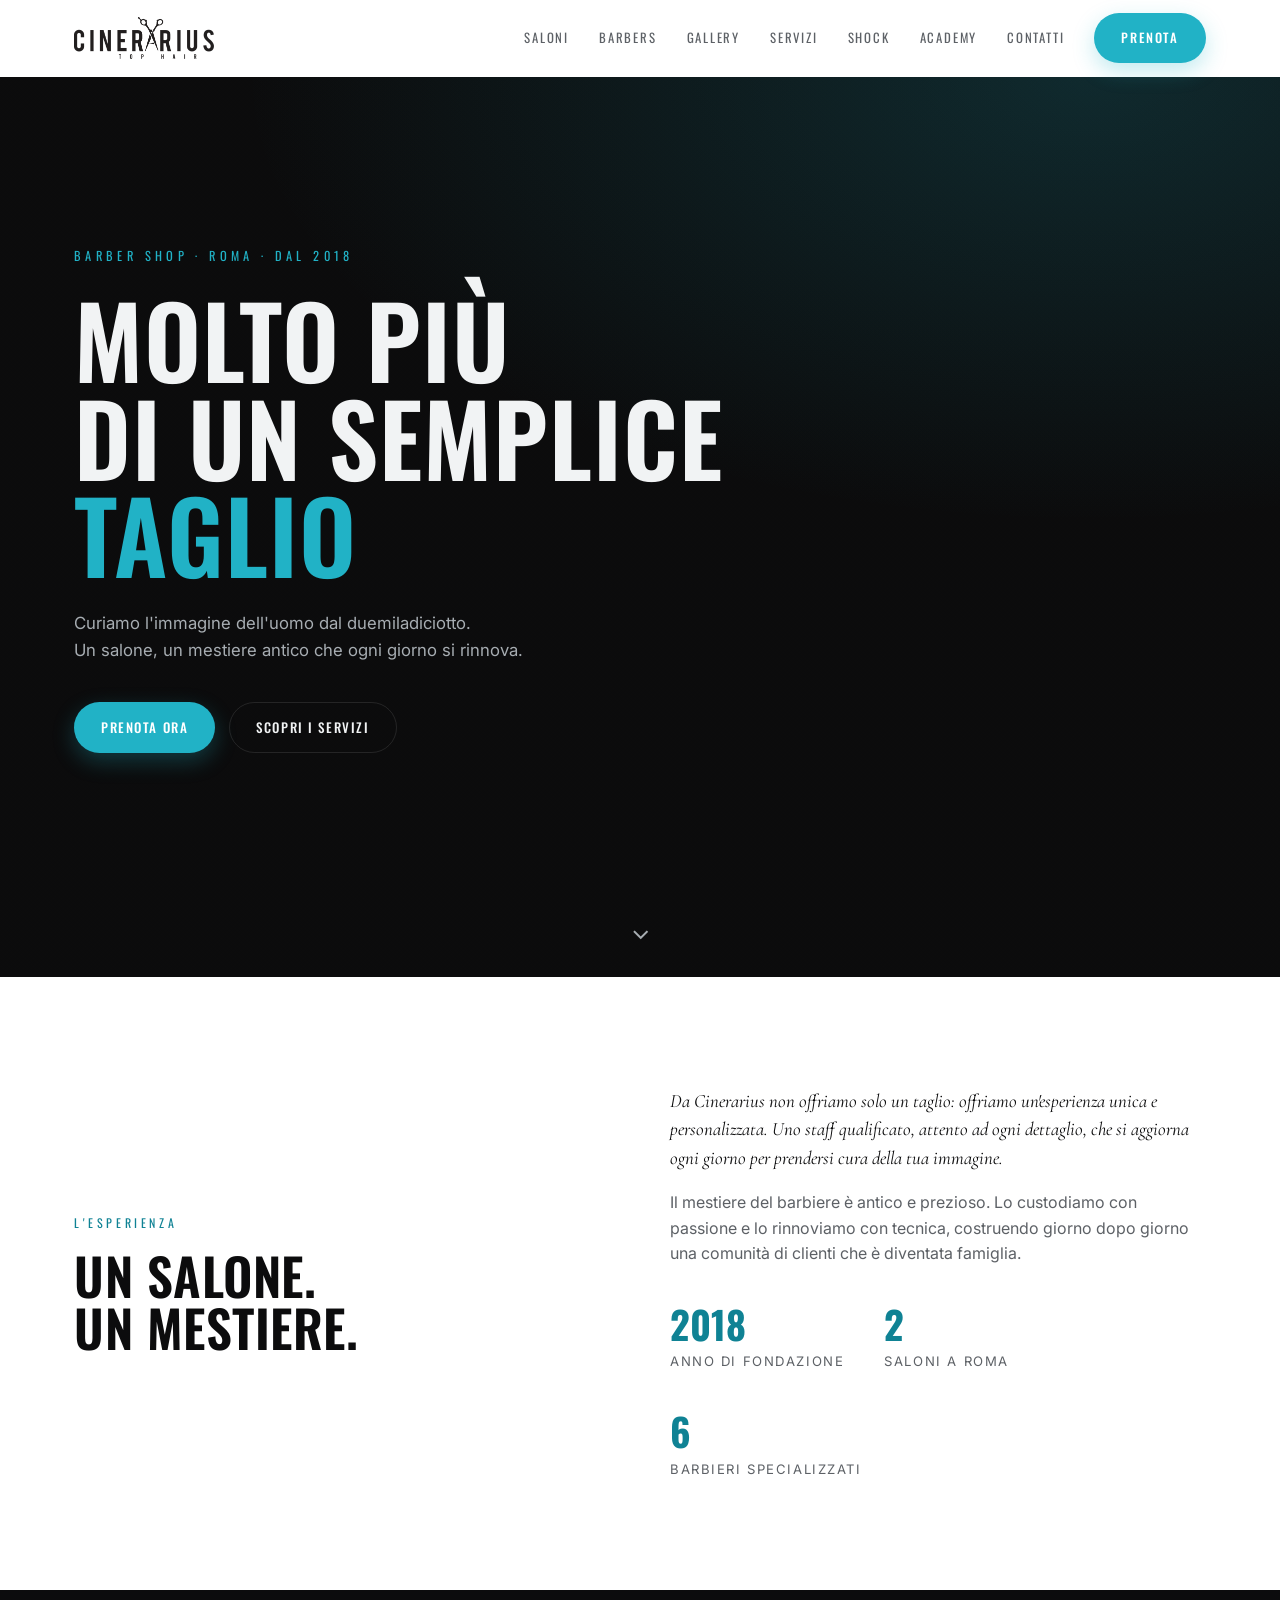
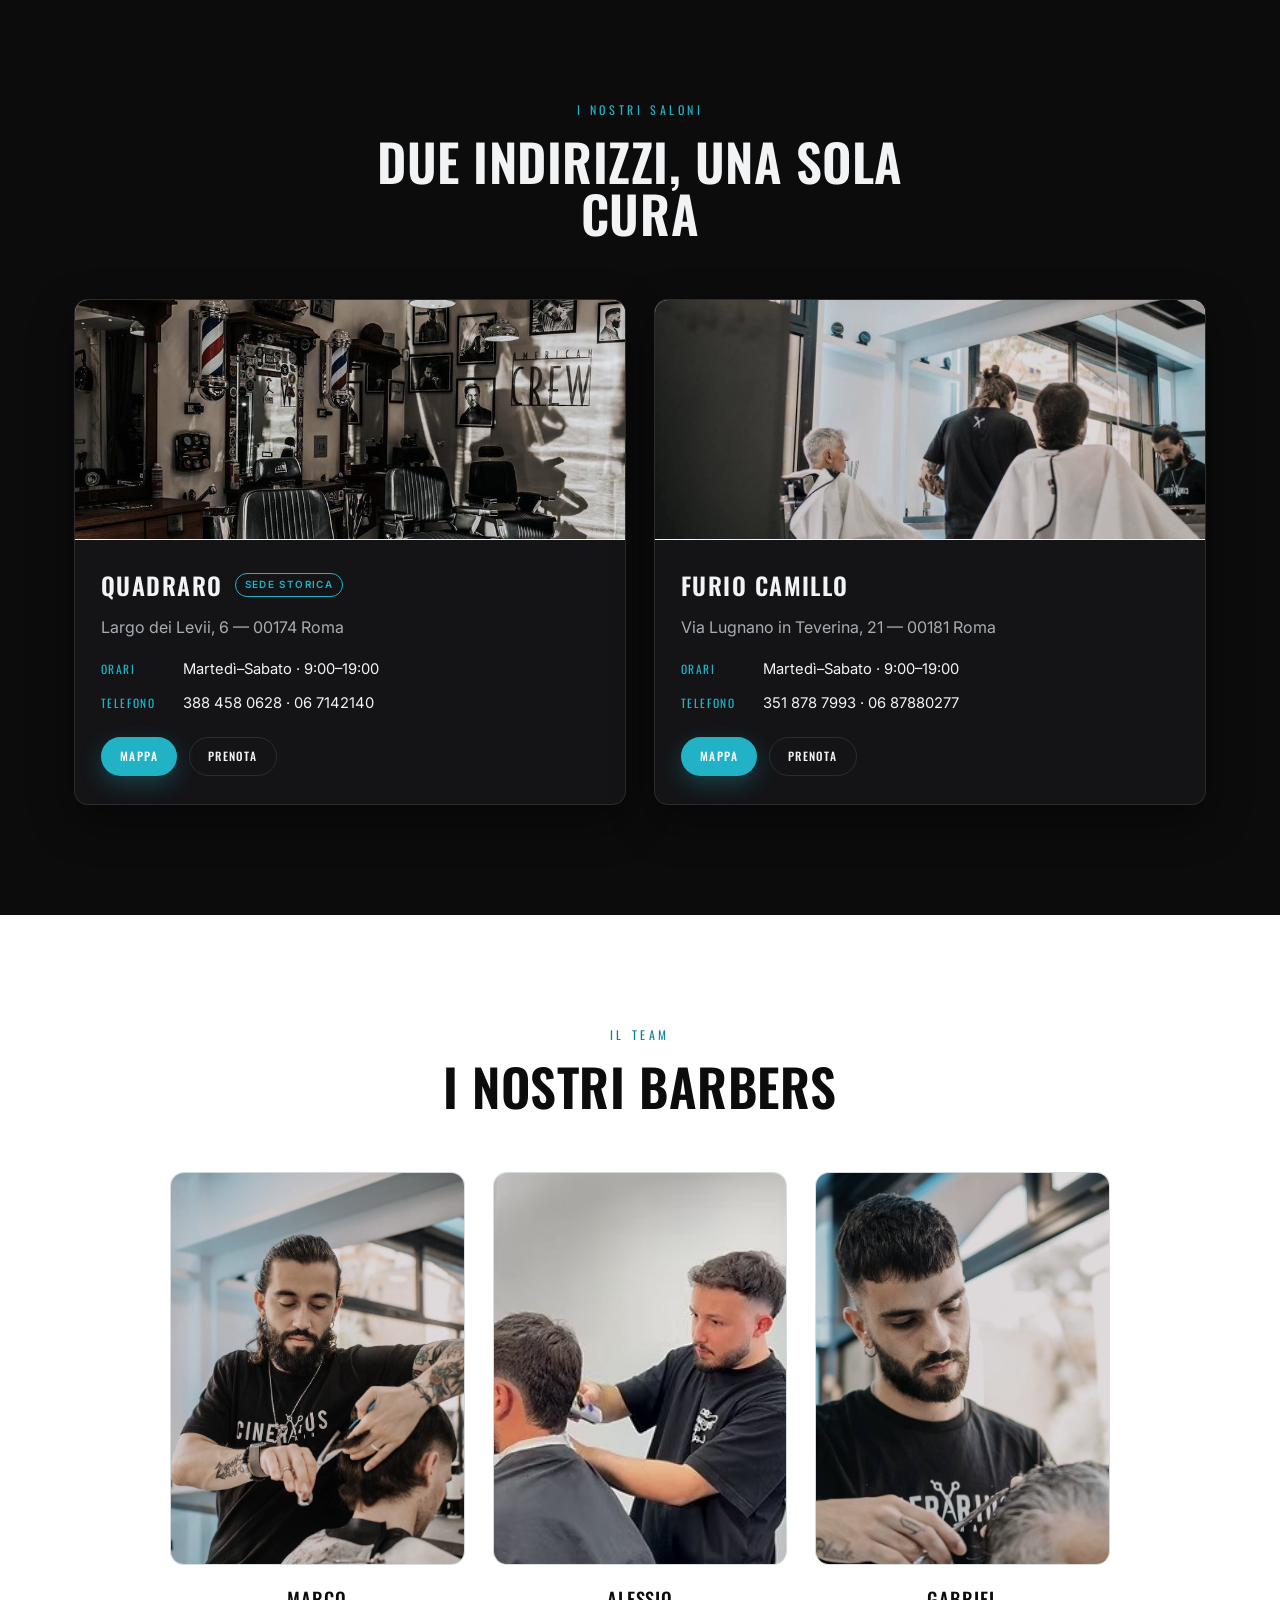
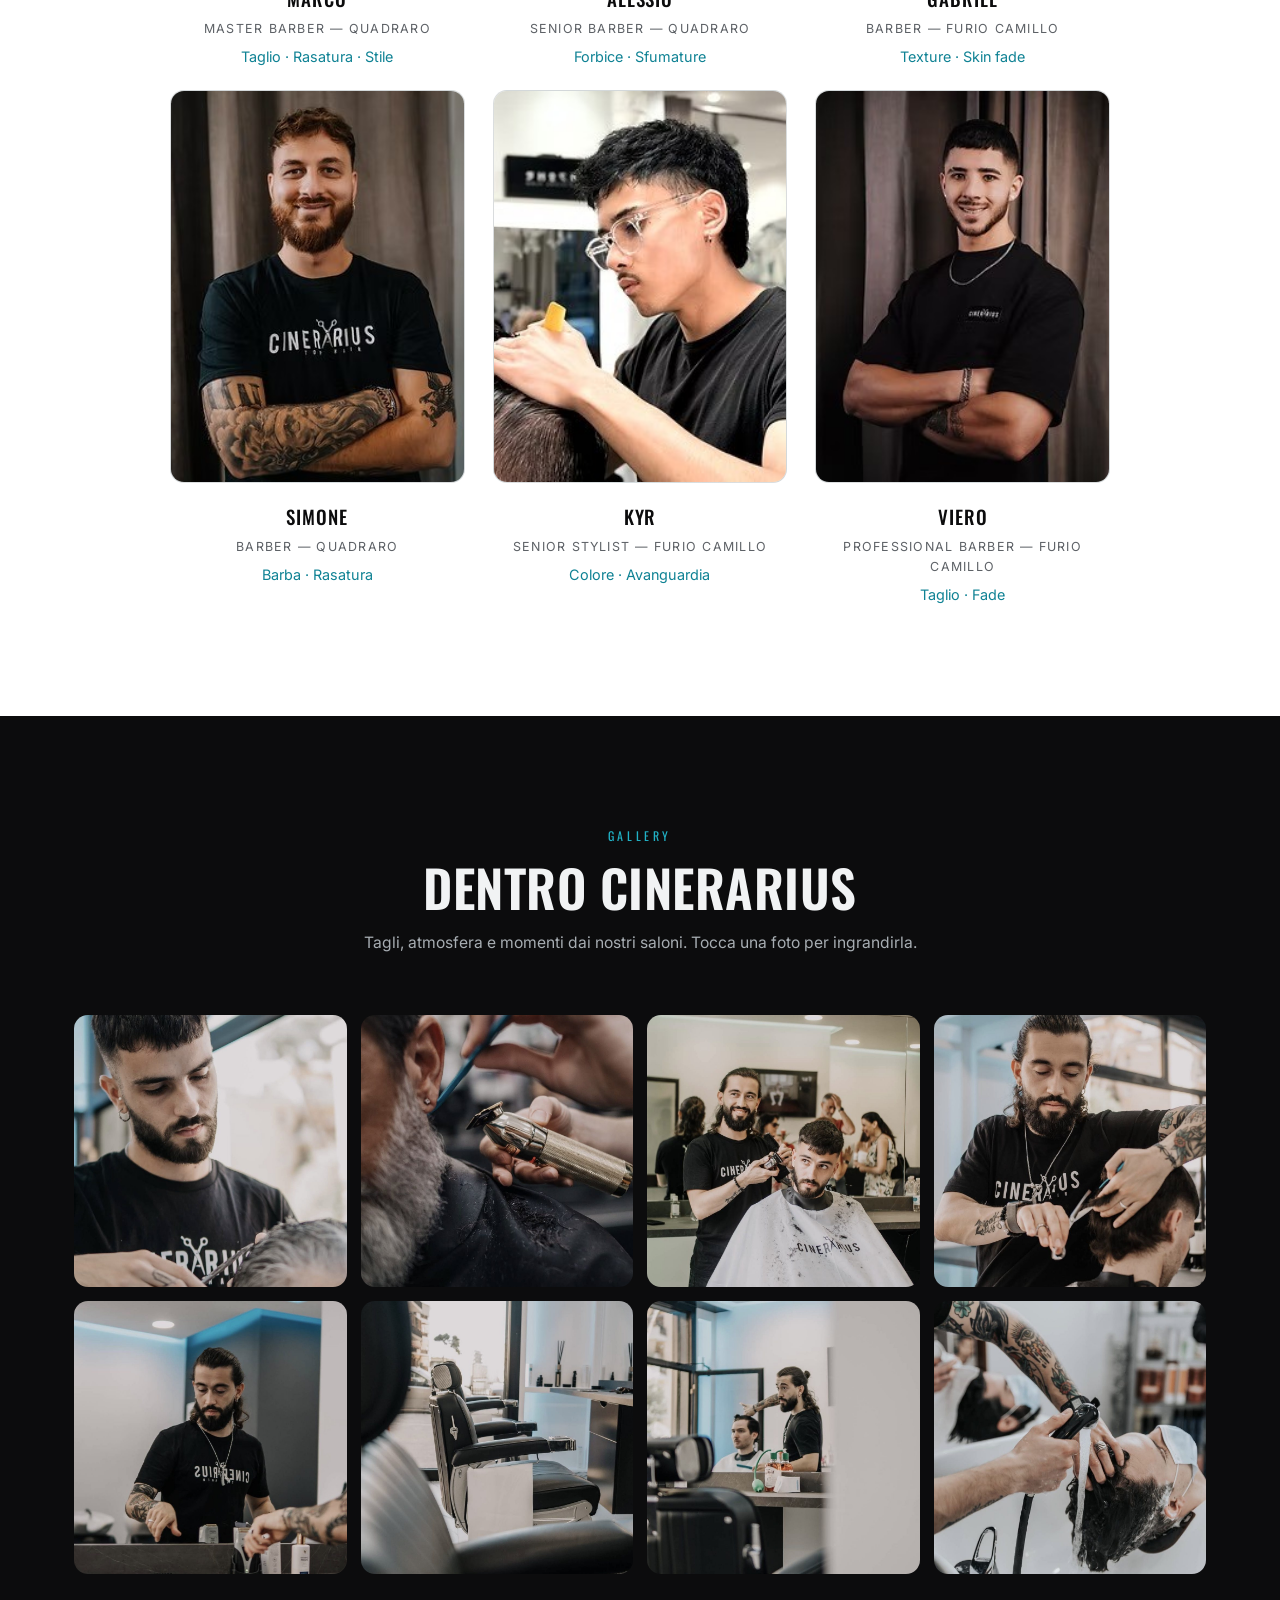
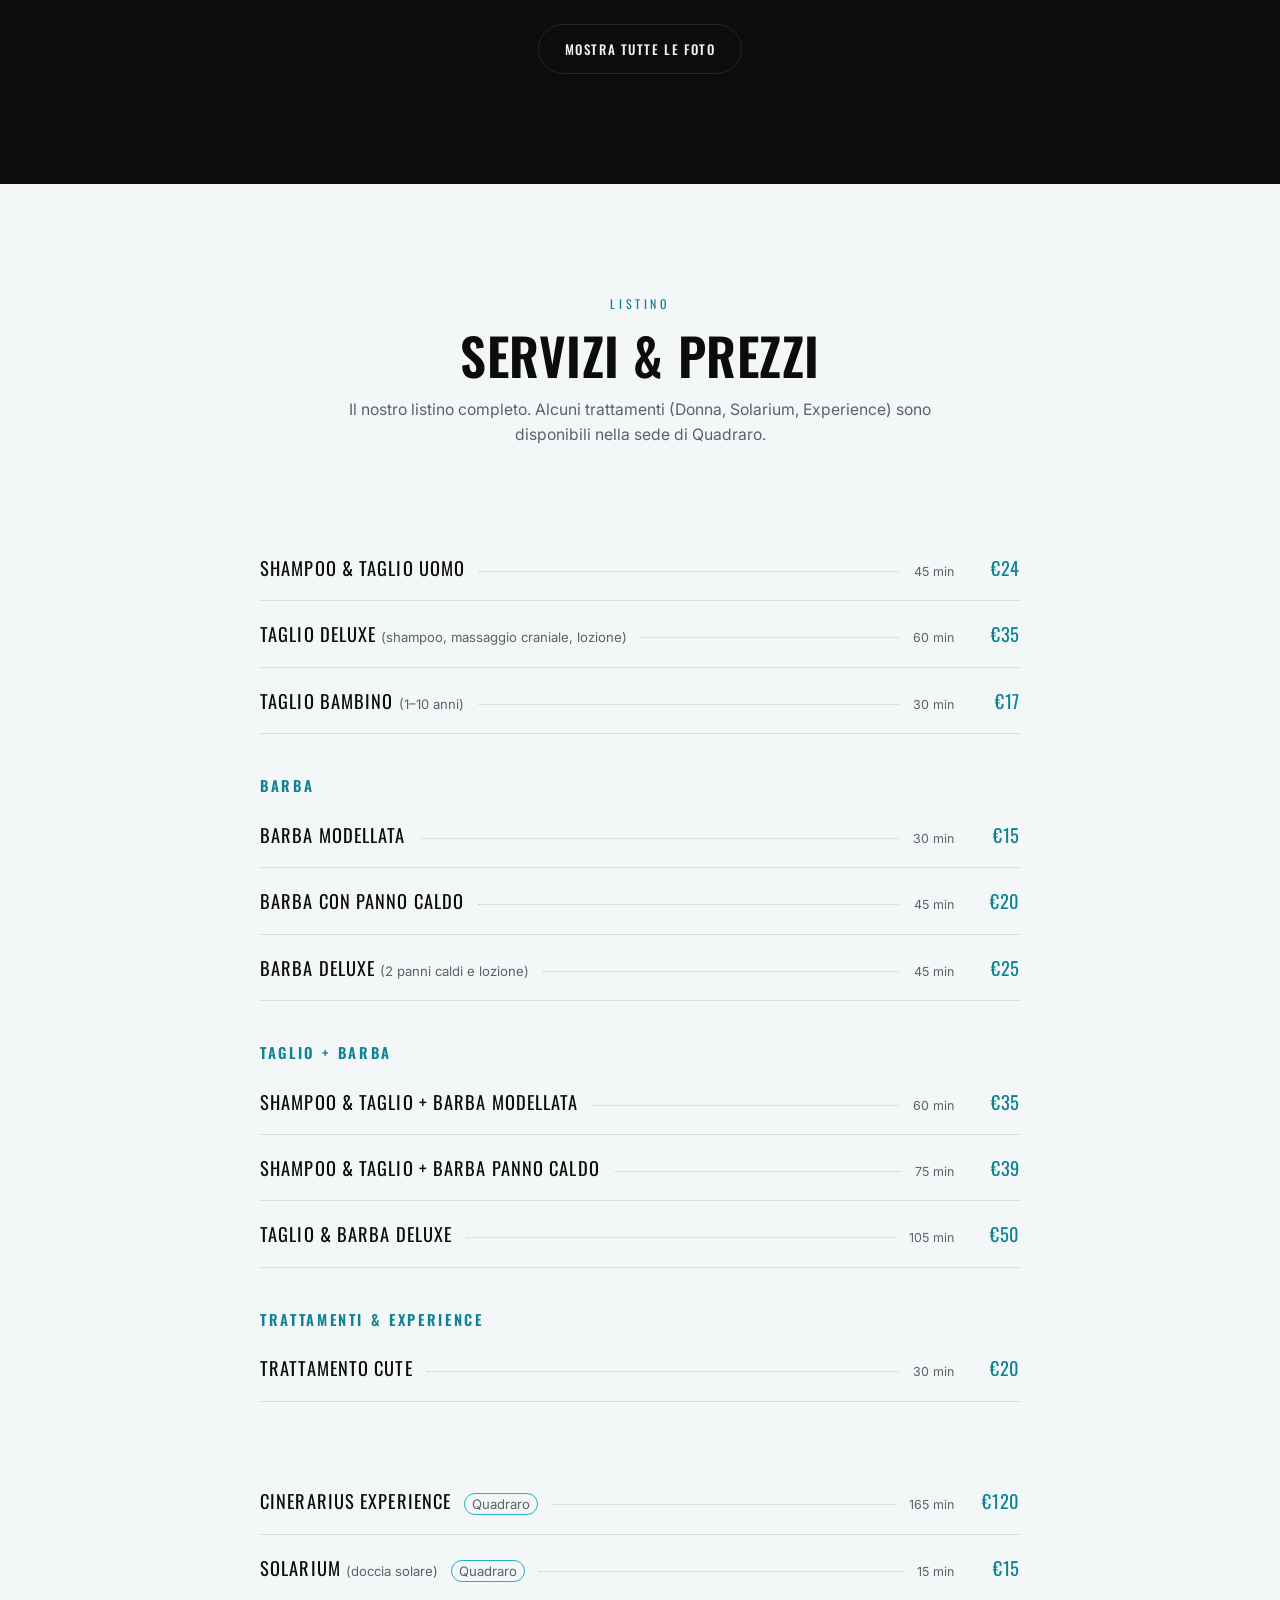
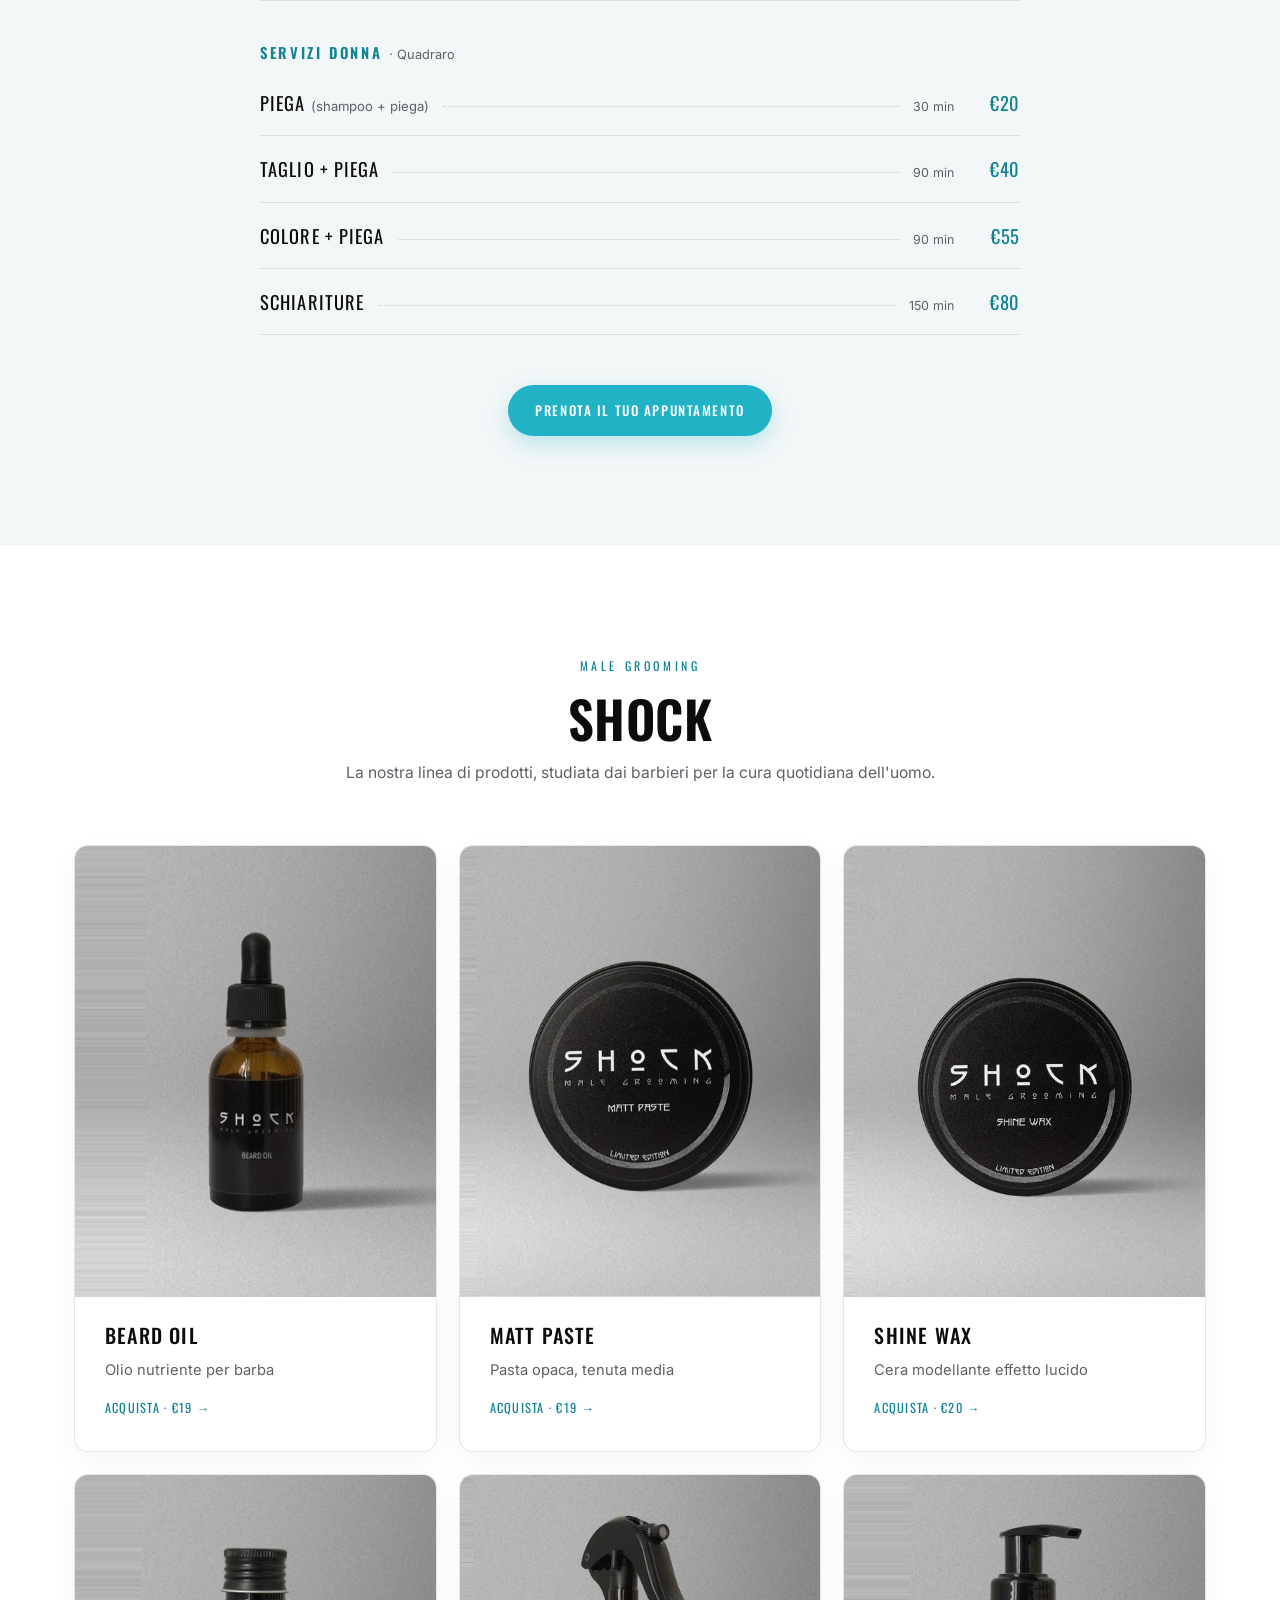
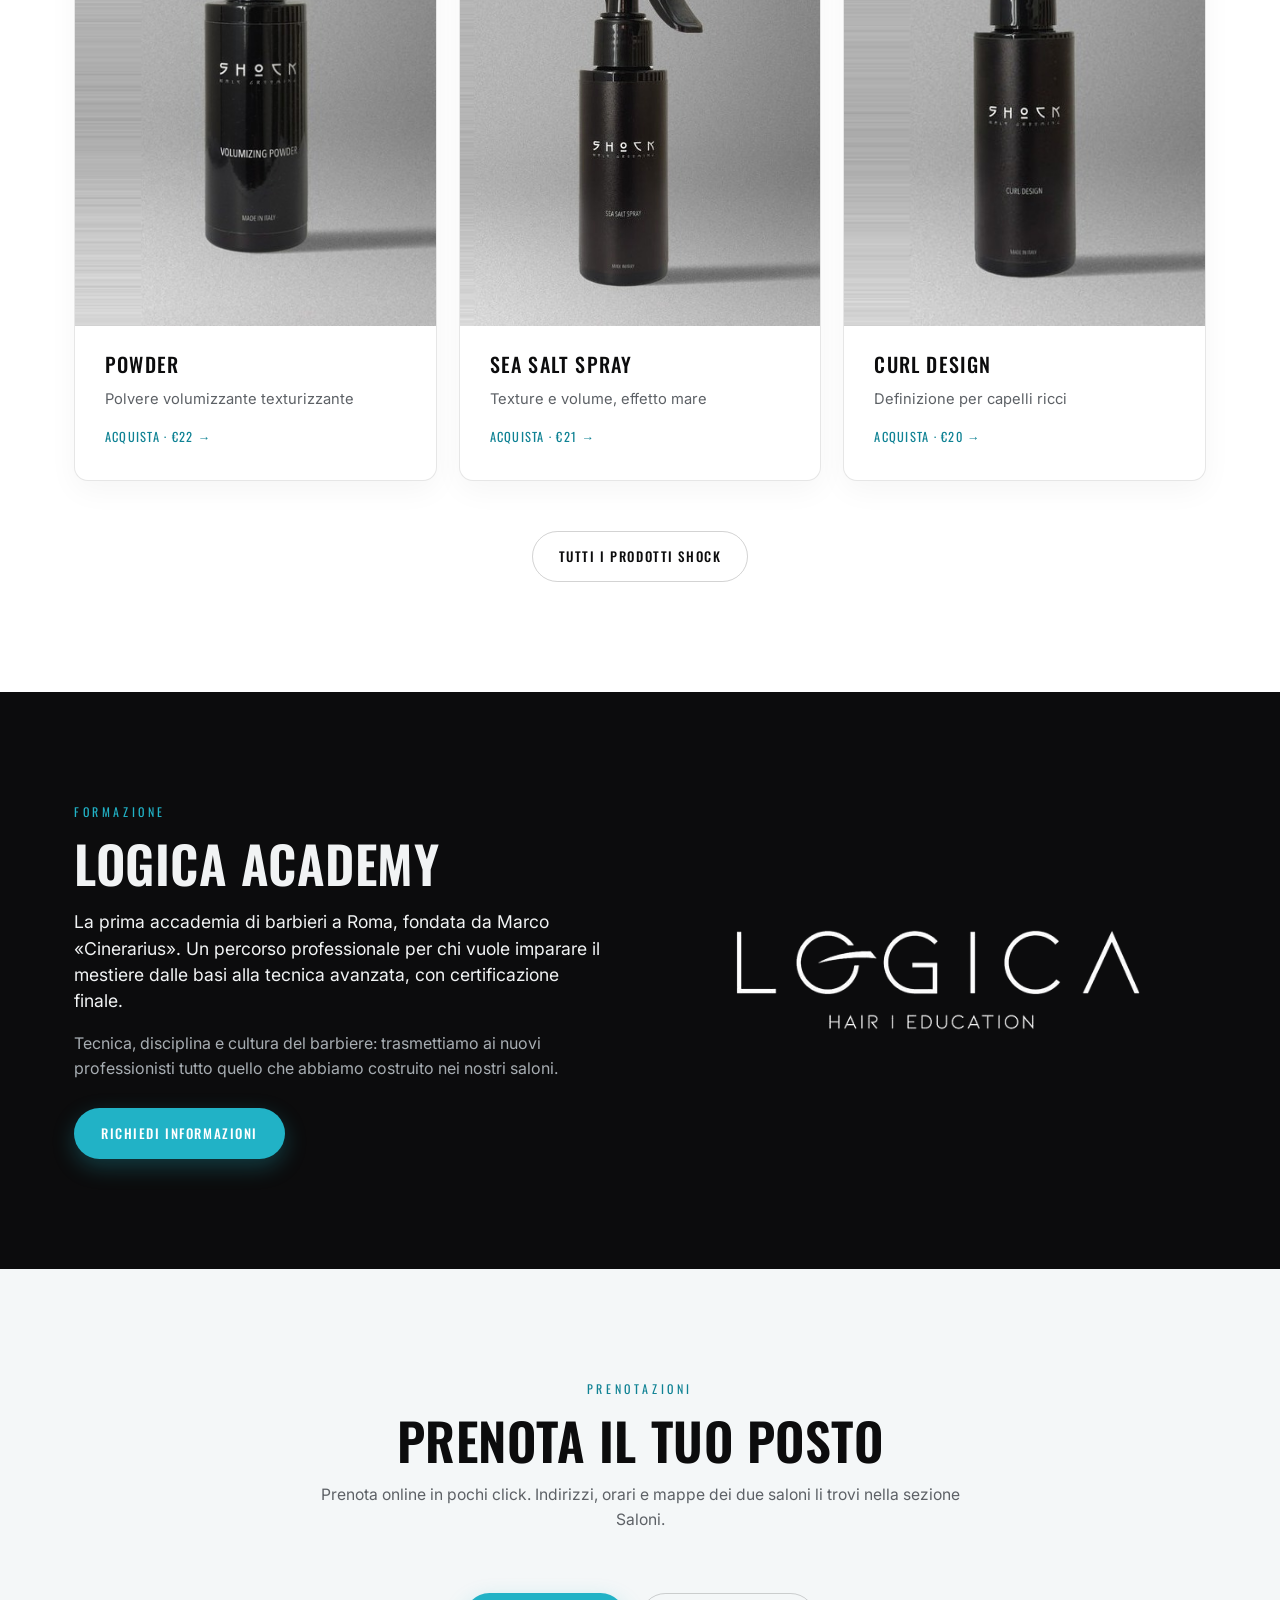
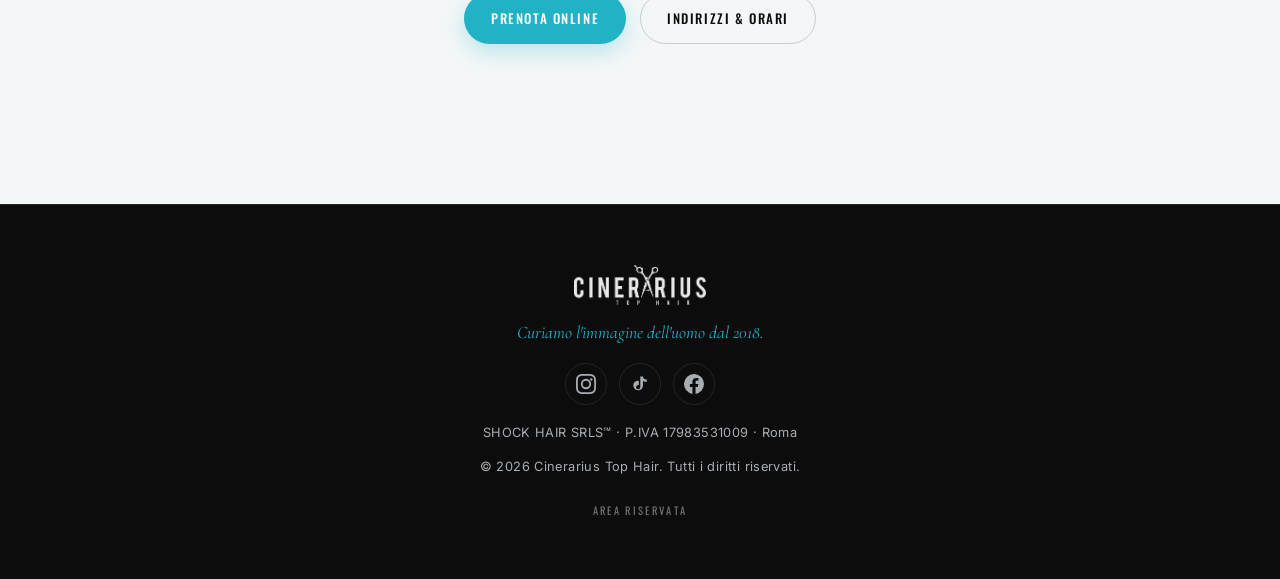
==== index.html @ 089c998b "Pannello: gestione contenuti (barbieri, listino, gallery) + AI + Area riservata Sito: - content/*.js" ====
<!DOCTYPE html>
<html lang="it">
<head>
  <meta charset="UTF-8" />
  <meta name="viewport" content="width=device-width, initial-scale=1.0" />
  <title>Barbiere a Roma | Cinerarius Top Hair — Quadraro e Furio Camillo</title>
  <meta name="description" content="Cinerarius Top Hair, barbiere a Roma con due saloni: Quadraro e Furio Camillo. Taglio uomo, barba, rasatura tradizionale e trattamenti. Prenota online. Aperti Martedì–Sabato 9:00–19:00." />
  <meta name="keywords" content="barbiere Roma, barber shop Roma, barbiere Quadraro, barbiere Furio Camillo, taglio uomo Roma, barba Roma, rasatura tradizionale Roma, parrucchiere uomo Roma, Cinerarius Top Hair" />
  <meta name="author" content="Cinerarius Top Hair" />
  <meta name="robots" content="index, follow, max-image-preview:large, max-snippet:-1" />
  <meta name="theme-color" content="#ffffff" />
  <link rel="canonical" href="https://cinerariustophairroma.com/" />

  <!-- Geo / Local SEO -->
  <meta name="geo.region" content="IT-RM" />
  <meta name="geo.placename" content="Roma" />

  <!-- Open Graph -->
  <meta property="og:site_name" content="Cinerarius Top Hair" />
  <meta property="og:title" content="Barbiere a Roma | Cinerarius Top Hair" />
  <meta property="og:description" content="Barbiere a Roma con due saloni (Quadraro e Furio Camillo). Taglio, barba e trattamenti. Prenota online. Aperti Mar–Sab 9:00–19:00." />
  <meta property="og:type" content="website" />
  <meta property="og:locale" content="it_IT" />
  <meta property="og:url" content="https://cinerariustophairroma.com/" />
  <meta property="og:image" content="https://cinerariustophairroma.com/assets/og-image.jpg" />
  <meta property="og:image:width" content="1200" />
  <meta property="og:image:height" content="630" />
  <meta property="og:image:alt" content="Cinerarius Top Hair — Barbiere a Roma" />
  <meta name="twitter:card" content="summary_large_image" />
  <meta name="twitter:title" content="Barbiere a Roma | Cinerarius Top Hair" />
  <meta name="twitter:description" content="Barbiere a Roma — Quadraro e Furio Camillo. Taglio, barba e trattamenti. Prenota online." />
  <meta name="twitter:image" content="https://cinerariustophairroma.com/assets/og-image.jpg" />

  <!-- Favicon & app icons (scissors mark) -->
  <link rel="icon" type="image/png" sizes="32x32" href="assets/icon-32.png" />
  <link rel="icon" type="image/png" sizes="16x16" href="assets/icon-16.png" />
  <link rel="icon" type="image/png" sizes="512x512" href="assets/icon-512.png" />
  <link rel="apple-touch-icon" href="assets/icon-180.png" />
  <link rel="manifest" href="site.webmanifest" />

  <!-- Fonts -->
  <link rel="preconnect" href="https://fonts.googleapis.com" />
  <link rel="preconnect" href="https://fonts.gstatic.com" crossorigin />
  <link href="https://fonts.googleapis.com/css2?family=Oswald:wght@300;400;500;600;700&family=Inter:wght@300;400;500;600&family=Cormorant+Garamond:ital,wght@0,500;0,600;1,500&display=swap" rel="stylesheet" />

  <link rel="stylesheet" href="styles.css?v=24" />

  <!-- Preload immagine hero (migliora LCP / velocità percepita) -->
  <link rel="preload" as="image" href="foto/image00018.jpeg" fetchpriority="high" />

  <!-- Structured data: local business (two salons) -->
  <script type="application/ld+json">
  {
    "@context": "https://schema.org",
    "@graph": [
      {
        "@type": "HairSalon",
        "@id": "https://cinerariustophairroma.com/#quadraro",
        "name": "Cinerarius Top Hair — Quadraro",
        "image": "https://cinerariustophairroma.com/assets/saloni/quadraro.jpg",
        "logo": "https://cinerariustophairroma.com/assets/icon-512.png",
        "url": "https://cinerariustophairroma.com/",
        "telephone": "+39 388 458 0628",
        "priceRange": "€€",
        "currenciesAccepted": "EUR",
        "address": {
          "@type": "PostalAddress",
          "streetAddress": "Largo dei Levii, 6",
          "addressLocality": "Roma",
          "postalCode": "00174",
          "addressRegion": "RM",
          "addressCountry": "IT"
        },
        "geo": { "@type": "GeoCoordinates", "latitude": 41.8665, "longitude": 12.5635 },
        "hasMap": "https://share.google/QVbrLNVBTgwxHeiOc",
        "openingHoursSpecification": [{
          "@type": "OpeningHoursSpecification",
          "dayOfWeek": ["Tuesday","Wednesday","Thursday","Friday","Saturday"],
          "opens": "09:00",
          "closes": "19:00"
        }],
        "sameAs": [
          "https://www.instagram.com/cinerarius_top_hair/",
          "https://www.tiktok.com/@cinerarius_top_hair",
          "https://www.facebook.com/cinerariustophair/"
        ]
      },
      {
        "@type": "HairSalon",
        "@id": "https://cinerariustophairroma.com/#furiocamillo",
        "name": "Cinerarius Top Hair — Furio Camillo",
        "image": "https://cinerariustophairroma.com/assets/saloni/furio-camillo.jpg",
        "logo": "https://cinerariustophairroma.com/assets/icon-512.png",
        "url": "https://cinerariustophairroma.com/",
        "telephone": "+39 351 878 7993",
        "priceRange": "€€",
        "currenciesAccepted": "EUR",
        "address": {
          "@type": "PostalAddress",
          "streetAddress": "Via Lugnano in Teverina, 21",
          "addressLocality": "Roma",
          "postalCode": "00181",
          "addressRegion": "RM",
          "addressCountry": "IT"
        },
        "geo": { "@type": "GeoCoordinates", "latitude": 41.8585, "longitude": 12.5235 },
        "hasMap": "https://share.google/aZ6uyiheXcyQbakxP",
        "openingHoursSpecification": [{
          "@type": "OpeningHoursSpecification",
          "dayOfWeek": ["Tuesday","Wednesday","Thursday","Friday","Saturday"],
          "opens": "09:00",
          "closes": "19:00"
        }],
        "sameAs": [
          "https://www.instagram.com/cinerarius_top_hair/",
          "https://www.tiktok.com/@cinerarius_top_hair",
          "https://www.facebook.com/cinerariustophair/"
        ]
      }
    ]
  }
  </script>

  <!-- Structured data: FAQ -->
  <script type="application/ld+json">
  {
    "@context": "https://schema.org",
    "@type": "FAQPage",
    "mainEntity": [
      {
        "@type": "Question",
        "name": "Dove si trova il barbiere Cinerarius Top Hair a Roma?",
        "acceptedAnswer": {
          "@type": "Answer",
          "text": "Cinerarius Top Hair ha due saloni a Roma: in Largo dei Levii 6 (zona Quadraro) e in Via Lugnano in Teverina 21 (zona Furio Camillo)."
        }
      },
      {
        "@type": "Question",
        "name": "Quali sono gli orari di apertura?",
        "acceptedAnswer": {
          "@type": "Answer",
          "text": "Entrambi i saloni sono aperti dal martedì al sabato, dalle 9:00 alle 19:00."
        }
      },
      {
        "@type": "Question",
        "name": "Come posso prenotare un appuntamento?",
        "acceptedAnswer": {
          "@type": "Answer",
          "text": "Puoi prenotare online in pochi click dal sito, tramite l'app, oppure chiamando il salone: 388 458 0628 (Quadraro) o 351 878 7993 (Furio Camillo)."
        }
      },
      {
        "@type": "Question",
        "name": "Quali servizi offre Cinerarius Top Hair?",
        "acceptedAnswer": {
          "@type": "Answer",
          "text": "Offriamo taglio uomo, cura e modellatura della barba, rasatura tradizionale e trattamenti dedicati all'immagine dell'uomo, con uno staff qualificato e in costante aggiornamento."
        }
      },
      {
        "@type": "Question",
        "name": "Cinerarius vende prodotti per la cura dell'uomo?",
        "acceptedAnswer": {
          "@type": "Answer",
          "text": "Sì, proponiamo la linea SHOCK Male Grooming: olio da barba, paste e cere modellanti, polvere volumizzante, sea salt spray e altri prodotti studiati dai barbieri."
        }
      },
      {
        "@type": "Question",
        "name": "Esiste un'accademia per diventare barbiere?",
        "acceptedAnswer": {
          "@type": "Answer",
          "text": "Sì, Logica Academy è la nostra accademia di formazione per barbieri a Roma: un percorso professionale dalle basi alla tecnica avanzata, con certificazione finale."
        }
      }
    ]
  }
  </script>
</head>
<body>

  <!-- ====================== HEADER ====================== -->
  <header class="site-header" id="top">
    <div class="container header-inner">
      <a href="#top" class="brand" aria-label="Cinerarius Top Hair — home">
        <img src="assets/logo-black.png" alt="Cinerarius Top Hair" class="brand-logo" />
      </a>

      <nav class="main-nav" id="mainNav" aria-label="Navigazione principale">
        <a href="#saloni">Saloni</a>
        <a href="#barbers">Barbers</a>
        <a href="#gallery">Gallery</a>
        <a href="#servizi">Servizi</a>
        <a href="#shock">SHOCK</a>
        <a href="#academy">Academy</a>
        <a href="#contatti">Contatti</a>
        <a href="https://www.wegest.it/app4/?id_punto=2786&amp;tag=&amp;onesignal_push_id=&amp;platform=&amp;v=1.0.0" target="_blank" rel="noopener" class="btn btn-sea nav-cta">Prenota</a>
      </nav>

      <button class="nav-toggle" id="navToggle" aria-label="Apri menu" aria-expanded="false">
        <span></span><span></span><span></span>
      </button>
    </div>
  </header>

  <!-- ====================== HERO ====================== -->
  <section class="hero">
    <div class="hero-slides" aria-hidden="true">
      <div class="hero-slide" style="background-image:url('foto/image00018.jpeg')"></div>
      <div class="hero-slide" style="background-image:url('foto/image00003.jpeg')"></div>
      <div class="hero-slide" style="background-image:url('foto/image00015.jpeg')"></div>
    </div>
    <div class="hero-bg" aria-hidden="true"></div>
    <div class="container hero-inner">
      <p class="eyebrow reveal">Barber Shop · Roma · dal 2018</p>
      <h1 class="hero-title reveal">
        Molto più<br />di un semplice<br /><span class="accent">taglio</span>
      </h1>
      <p class="hero-sub reveal">Curiamo l'immagine dell'uomo dal duemiladiciotto.<br />Un salone, un mestiere antico che ogni giorno si rinnova.</p>
      <div class="hero-actions reveal">
        <a href="https://www.wegest.it/app4/?id_punto=2786&amp;tag=&amp;onesignal_push_id=&amp;platform=&amp;v=1.0.0" target="_blank" rel="noopener" class="btn btn-sea">Prenota ora</a>
        <a href="#servizi" class="btn btn-ghost">Scopri i servizi</a>
      </div>
      <div class="hero-meta reveal">
        <span>★★★★★</span>
        <span>2 saloni a Roma</span>
        <span>Quadraro &amp; Furio Camillo</span>
      </div>
    </div>
    <a href="#experience" class="scroll-cue" aria-label="Scorri">⌄</a>
  </section>

  <!-- ====================== EXPERIENCE / STORY ====================== -->
  <section class="section" id="experience">
    <div class="container grid-2">
      <div class="reveal">
        <p class="kicker">L'esperienza</p>
        <h2 class="section-title">Un salone.<br />Un mestiere.</h2>
      </div>
      <div class="reveal">
        <p class="lead">Da Cinerarius non offriamo solo un taglio: offriamo un'esperienza unica e personalizzata. Uno staff qualificato, attento ad ogni dettaglio, che si aggiorna ogni giorno per prendersi cura della tua immagine.</p>
        <p class="muted">Il mestiere del barbiere è antico e prezioso. Lo custodiamo con passione e lo rinnoviamo con tecnica, costruendo giorno dopo giorno una comunità di clienti che è diventata famiglia.</p>
        <div class="stats">
          <div><strong>2018</strong><span>Anno di fondazione</span></div>
          <div><strong>2</strong><span>Saloni a Roma</span></div>
          <div><strong>6</strong><span>Barbieri specializzati</span></div>
        </div>
      </div>
    </div>
  </section>

  <!-- ====================== SALONI ====================== -->
  <section class="section section-dark" id="saloni">
    <div class="container">
      <div class="section-head reveal">
        <p class="kicker">I nostri saloni</p>
        <h2 class="section-title">Due indirizzi, una sola cura</h2>
      </div>
      <div class="cards-2">
        <article class="salon-card reveal">
          <img class="salon-photo" src="assets/saloni/quadraro.jpg" alt="Salone Cinerarius — Quadraro" loading="lazy" />
          <div class="salon-body">
            <h3>Quadraro <span class="badge">Sede storica</span></h3>
            <p class="address">Largo dei Levii, 6 — 00174 Roma</p>
            <ul class="info-list">
              <li><span>Orari</span> Martedì–Sabato · 9:00–19:00</li>
              <li><span>Telefono</span> <a href="tel:+393884580628">388 458 0628</a> · <a href="tel:+390671421400">06 7142140</a></li>
            </ul>
            <div class="salon-actions">
              <a class="btn btn-sm btn-sea" href="https://share.google/QVbrLNVBTgwxHeiOc" target="_blank" rel="noopener">Mappa</a>
              <a class="btn btn-sm btn-ghost" href="https://www.wegest.it/app4/?id_punto=2786&amp;tag=&amp;onesignal_push_id=&amp;platform=&amp;v=1.0.0" target="_blank" rel="noopener">Prenota</a>
            </div>
          </div>
        </article>

        <article class="salon-card reveal">
          <img class="salon-photo" src="assets/saloni/furio-camillo.jpg" alt="Salone Cinerarius — Furio Camillo" loading="lazy" />
          <div class="salon-body">
            <h3>Furio Camillo</h3>
            <p class="address">Via Lugnano in Teverina, 21 — 00181 Roma</p>
            <ul class="info-list">
              <li><span>Orari</span> Martedì–Sabato · 9:00–19:00</li>
              <li><span>Telefono</span> <a href="tel:+393518787993">351 878 7993</a> · <a href="tel:+390687880277">06 87880277</a></li>
            </ul>
            <div class="salon-actions">
              <a class="btn btn-sm btn-sea" href="https://share.google/aZ6uyiheXcyQbakxP" target="_blank" rel="noopener">Mappa</a>
              <a class="btn btn-sm btn-ghost" href="https://www.wegest.it/app4/?id_punto=2786&amp;tag=&amp;onesignal_push_id=&amp;platform=&amp;v=1.0.0" target="_blank" rel="noopener">Prenota</a>
            </div>
          </div>
        </article>
      </div>
    </div>
  </section>

  <!-- ====================== BARBERS ====================== -->
  <section class="section" id="barbers">
    <div class="container">
      <div class="section-head reveal">
        <p class="kicker">Il team</p>
        <h2 class="section-title">I nostri barbers</h2>
      </div>
      <div class="team-grid">
<!-- BARBERS:START -->
        <article class="team-card reveal">
          <img class="team-photo" src="assets/team/marco.jpg" alt="Marco «Cinerarius»" loading="lazy" />
          <h3>Marco</h3>
          <p class="role">Master Barber — Quadraro</p>
          <p class="spec">Taglio · Rasatura · Stile</p>
        </article>
        <article class="team-card reveal">
          <img class="team-photo" src="assets/team/alessio.jpg" alt="Alessio" loading="lazy" />
          <h3>Alessio</h3>
          <p class="role">Senior Barber — Quadraro</p>
          <p class="spec">Forbice · Sfumature</p>
        </article>
        <article class="team-card reveal">
          <img class="team-photo" src="assets/team/gabriel.jpg" alt="Gabriel" loading="lazy" />
          <h3>Gabriel</h3>
          <p class="role">Barber — Furio Camillo</p>
          <p class="spec">Texture · Skin fade</p>
        </article>
        <article class="team-card reveal">
          <img class="team-photo" src="assets/team/simone.jpg" alt="Simone" loading="lazy" />
          <h3>Simone</h3>
          <p class="role">Barber — Quadraro</p>
          <p class="spec">Barba · Rasatura</p>
        </article>
        <article class="team-card reveal">
          <img class="team-photo" src="assets/team/kyr.jpg" alt="Kyr" loading="lazy" />
          <h3>Kyr</h3>
          <p class="role">Senior Stylist — Furio Camillo</p>
          <p class="spec">Colore · Avanguardia</p>
        </article>
        <article class="team-card reveal">
          <img class="team-photo" src="assets/team/viero.jpg" alt="Viero" loading="lazy" />
          <h3>Viero</h3>
          <p class="role">Professional Barber — Furio Camillo</p>
          <p class="spec">Taglio · Fade</p>
        </article>
        <!-- BARBERS:END -->
      </div>
    </div>
  </section>

  <!-- ====================== GALLERY ====================== -->
  <section class="section section-dark" id="gallery">
    <div class="container">
      <div class="section-head reveal">
        <p class="kicker">Gallery</p>
        <h2 class="section-title">Dentro Cinerarius</h2>
        <p class="section-note">Tagli, atmosfera e momenti dai nostri saloni. Tocca una foto per ingrandirla.</p>
      </div>
      <div class="gallery-grid" id="galleryGrid">
<!-- GALLERY:START -->
        <button class="gallery-item reveal" type="button"><img src="foto/image00001.jpeg" alt="Cinerarius — foto 1" loading="lazy" /></button>
        <button class="gallery-item reveal" type="button"><img src="foto/image00002.jpeg" alt="Cinerarius — foto 2" loading="lazy" /></button>
        <button class="gallery-item reveal" type="button"><img src="foto/image00003.jpeg" alt="Cinerarius — foto 3" loading="lazy" /></button>
        <button class="gallery-item reveal" type="button"><img src="foto/image00004.jpeg" alt="Cinerarius — foto 4" loading="lazy" /></button>
        <button class="gallery-item reveal" type="button"><img src="foto/image00005.jpeg" alt="Cinerarius — foto 5" loading="lazy" /></button>
        <button class="gallery-item reveal" type="button"><img src="foto/image00006.jpeg" alt="Cinerarius — foto 6" loading="lazy" /></button>
        <button class="gallery-item reveal" type="button"><img src="foto/image00007.jpeg" alt="Cinerarius — foto 7" loading="lazy" /></button>
        <button class="gallery-item reveal" type="button"><img src="foto/image00008.jpeg" alt="Cinerarius — foto 8" loading="lazy" /></button>
        <button class="gallery-item reveal" type="button"><img src="foto/image00009.jpeg" alt="Cinerarius — foto 9" loading="lazy" /></button>
        <button class="gallery-item reveal" type="button"><img src="foto/image00010.jpeg" alt="Cinerarius — foto 10" loading="lazy" /></button>
        <button class="gallery-item reveal" type="button"><img src="foto/image00011.jpeg" alt="Cinerarius — foto 11" loading="lazy" /></button>
        <button class="gallery-item reveal" type="button"><img src="foto/image00012.jpeg" alt="Cinerarius — foto 12" loading="lazy" /></button>
        <button class="gallery-item reveal" type="button"><img src="foto/image00013.jpeg" alt="Cinerarius — foto 13" loading="lazy" /></button>
        <button class="gallery-item reveal" type="button"><img src="foto/image00014.jpeg" alt="Cinerarius — foto 14" loading="lazy" /></button>
        <button class="gallery-item reveal" type="button"><img src="foto/image00015.jpeg" alt="Cinerarius — foto 15" loading="lazy" /></button>
        <button class="gallery-item reveal" type="button"><img src="foto/image00018.jpeg" alt="Cinerarius — foto 16" loading="lazy" /></button>
        <button class="gallery-item reveal" type="button"><img src="foto/image00019.jpeg" alt="Cinerarius — foto 17" loading="lazy" /></button>
        <button class="gallery-item reveal" type="button"><img src="foto/image00020.jpeg" alt="Cinerarius — foto 18" loading="lazy" /></button>
        <button class="gallery-item reveal" type="button"><img src="foto/image00021.jpeg" alt="Cinerarius — foto 19" loading="lazy" /></button>
        <button class="gallery-item reveal" type="button"><img src="foto/image00022.jpeg" alt="Cinerarius — foto 20" loading="lazy" /></button>
        <button class="gallery-item reveal" type="button"><img src="foto/image00023.jpeg" alt="Cinerarius — foto 21" loading="lazy" /></button>
        <button class="gallery-item reveal" type="button"><img src="foto/image00024.jpeg" alt="Cinerarius — foto 22" loading="lazy" /></button>
        <button class="gallery-item reveal" type="button"><img src="foto/image00025.jpeg" alt="Cinerarius — foto 23" loading="lazy" /></button>
        <button class="gallery-item reveal" type="button"><img src="foto/image00026.jpeg" alt="Cinerarius — foto 24" loading="lazy" /></button>
        <button class="gallery-item reveal" type="button"><img src="foto/image00027.jpeg" alt="Cinerarius — foto 25" loading="lazy" /></button>
        <button class="gallery-item reveal" type="button"><img src="foto/image00028.jpeg" alt="Cinerarius — foto 26" loading="lazy" /></button>
        <button class="gallery-item reveal" type="button"><img src="foto/image00029.jpeg" alt="Cinerarius — foto 27" loading="lazy" /></button>
        <!-- GALLERY:END -->
      </div>
      <div class="center reveal">
        <button class="btn btn-ghost" id="galleryMore" type="button" aria-expanded="false" hidden>Mostra tutte le foto</button>
      </div>
    </div>
  </section>

  <!-- ====================== SERVIZI ====================== -->
  <section class="section section-alt" id="servizi">
    <div class="container">
      <div class="section-head reveal">
        <p class="kicker">Listino</p>
        <h2 class="section-title">Servizi &amp; prezzi</h2>
        <p class="section-note">Il nostro listino completo. Alcuni trattamenti (Donna, Solarium, Experience) sono disponibili nella sede di Quadraro.</p>
      </div>
      <div class="price-list">
<!-- SERVICES:START -->
        <h3 class="price-cat reveal">Taglio</h3>
        <div class="price-row reveal"><span class="p-name">Shampoo &amp; Taglio Uomo</span><span class="p-dots"></span><span class="p-dur">45 min</span><span class="p-price">€24</span></div>
        <div class="price-row reveal"><span class="p-name">Taglio Deluxe <em>(shampoo, massaggio craniale, lozione)</em></span><span class="p-dots"></span><span class="p-dur">60 min</span><span class="p-price">€35</span></div>
        <div class="price-row reveal"><span class="p-name">Taglio Bambino <em>(1–10 anni)</em></span><span class="p-dots"></span><span class="p-dur">30 min</span><span class="p-price">€17</span></div>

        <h3 class="price-cat reveal">Barba</h3>
        <div class="price-row reveal"><span class="p-name">Barba Modellata</span><span class="p-dots"></span><span class="p-dur">30 min</span><span class="p-price">€15</span></div>
        <div class="price-row reveal"><span class="p-name">Barba con Panno Caldo</span><span class="p-dots"></span><span class="p-dur">45 min</span><span class="p-price">€20</span></div>
        <div class="price-row reveal"><span class="p-name">Barba Deluxe <em>(2 panni caldi e lozione)</em></span><span class="p-dots"></span><span class="p-dur">45 min</span><span class="p-price">€25</span></div>

        <h3 class="price-cat reveal">Taglio + Barba</h3>
        <div class="price-row reveal"><span class="p-name">Shampoo &amp; Taglio + Barba Modellata</span><span class="p-dots"></span><span class="p-dur">60 min</span><span class="p-price">€35</span></div>
        <div class="price-row reveal"><span class="p-name">Shampoo &amp; Taglio + Barba Panno Caldo</span><span class="p-dots"></span><span class="p-dur">75 min</span><span class="p-price">€39</span></div>
        <div class="price-row reveal"><span class="p-name">Taglio &amp; Barba Deluxe</span><span class="p-dots"></span><span class="p-dur">105 min</span><span class="p-price">€50</span></div>

        <h3 class="price-cat reveal">Trattamenti &amp; Experience</h3>
        <div class="price-row reveal"><span class="p-name">Trattamento Cute</span><span class="p-dots"></span><span class="p-dur">30 min</span><span class="p-price">€20</span></div>
        <div class="price-row reveal"><span class="p-name">Check-up Tricologico <em class="p-loc">Quadraro</em></span><span class="p-dots"></span><span class="p-dur">45 min</span><span class="p-price">€47</span></div>
        <div class="price-row reveal"><span class="p-name">Cinerarius Experience <em class="p-loc">Quadraro</em></span><span class="p-dots"></span><span class="p-dur">165 min</span><span class="p-price">€120</span></div>
        <div class="price-row reveal"><span class="p-name">Solarium <em>(doccia solare)</em> <em class="p-loc">Quadraro</em></span><span class="p-dots"></span><span class="p-dur">15 min</span><span class="p-price">€15</span></div>

        <h3 class="price-cat reveal">Servizi Donna <em>· Quadraro</em></h3>
        <div class="price-row reveal"><span class="p-name">Piega <em>(shampoo + piega)</em></span><span class="p-dots"></span><span class="p-dur">30 min</span><span class="p-price">€20</span></div>
        <div class="price-row reveal"><span class="p-name">Taglio + Piega</span><span class="p-dots"></span><span class="p-dur">90 min</span><span class="p-price">€40</span></div>
        <div class="price-row reveal"><span class="p-name">Colore + Piega</span><span class="p-dots"></span><span class="p-dur">90 min</span><span class="p-price">€55</span></div>
        <div class="price-row reveal"><span class="p-name">Schiariture</span><span class="p-dots"></span><span class="p-dur">150 min</span><span class="p-price">€80</span></div>
        <!-- SERVICES:END -->
      </div>
      <div class="center reveal"><a href="https://www.wegest.it/app4/?id_punto=2786&amp;tag=&amp;onesignal_push_id=&amp;platform=&amp;v=1.0.0" target="_blank" rel="noopener" class="btn btn-sea">Prenota il tuo appuntamento</a></div>
    </div>
  </section>

  <!-- ====================== SHOCK ====================== -->
  <section class="section" id="shock">
    <div class="container">
      <div class="section-head reveal">
        <p class="kicker">Male grooming</p>
        <h2 class="section-title">SHOCK</h2>
        <p class="section-note">La nostra linea di prodotti, studiata dai barbieri per la cura quotidiana dell'uomo.</p>
      </div>
      <div class="product-grid">
        <a class="product-card reveal" href="https://shockmalegrooming.com/products/shock-beard-oil" target="_blank" rel="noopener">
          <img class="product-img" src="assets/products/beard-oil.jpg?v=3" alt="SHOCK Beard Oil" loading="lazy" /><h3>Beard Oil</h3><p>Olio nutriente per barba</p><span class="product-cta">Acquista · €19 →</span>
        </a>
        <a class="product-card reveal" href="https://shockmalegrooming.com/products/shock%E2%84%A2-matt-paste" target="_blank" rel="noopener">
          <img class="product-img" src="assets/products/matt-paste.jpg?v=3" alt="SHOCK Matt Paste" loading="lazy" /><h3>Matt Paste</h3><p>Pasta opaca, tenuta media</p><span class="product-cta">Acquista · €19 →</span>
        </a>
        <a class="product-card reveal" href="https://shockmalegrooming.com/products/shock%E2%84%A2-shine-wax" target="_blank" rel="noopener">
          <img class="product-img" src="assets/products/shine-wax.jpg?v=3" alt="SHOCK Shine Wax" loading="lazy" /><h3>Shine Wax</h3><p>Cera modellante effetto lucido</p><span class="product-cta">Acquista · €20 →</span>
        </a>
        <a class="product-card reveal" href="https://shockmalegrooming.com/products/copia-del-shock%E2%84%A2-sea-salt-spray" target="_blank" rel="noopener">
          <img class="product-img" src="assets/products/powder.jpg?v=3" alt="SHOCK Powder" loading="lazy" /><h3>Powder</h3><p>Polvere volumizzante texturizzante</p><span class="product-cta">Acquista · €22 →</span>
        </a>
        <a class="product-card reveal" href="https://shockmalegrooming.com/products/shock%E2%84%A2-sea-salt-spray" target="_blank" rel="noopener">
          <img class="product-img" src="assets/products/sea-salt-spray.jpg?v=3" alt="SHOCK Sea Salt Spray" loading="lazy" /><h3>Sea Salt Spray</h3><p>Texture e volume, effetto mare</p><span class="product-cta">Acquista · €21 →</span>
        </a>
        <a class="product-card reveal" href="https://shockmalegrooming.com/products/curl-design" target="_blank" rel="noopener">
          <img class="product-img" src="assets/products/curl-design.jpg?v=3" alt="SHOCK Curl Design" loading="lazy" /><h3>Curl Design</h3><p>Definizione per capelli ricci</p><span class="product-cta">Acquista · €20 →</span>
        </a>
      </div>
      <div class="center reveal"><a href="https://shockmalegrooming.com/collections/all" target="_blank" rel="noopener" class="btn btn-ghost">Tutti i prodotti SHOCK</a></div>
    </div>
  </section>

  <!-- ====================== ACADEMY ====================== -->
  <section class="section section-academy" id="academy">
    <div class="container grid-2 academy-grid">
      <div class="reveal">
        <p class="kicker">Formazione</p>
        <h2 class="section-title">Logica Academy</h2>
        <p class="lead">La prima accademia di barbieri a Roma, fondata da Marco «Cinerarius». Un percorso professionale per chi vuole imparare il mestiere dalle basi alla tecnica avanzata, con certificazione finale.</p>
        <p class="muted">Tecnica, disciplina e cultura del barbiere: trasmettiamo ai nuovi professionisti tutto quello che abbiamo costruito nei nostri saloni.</p>
        <a href="https://logicaeducation.it/" target="_blank" rel="noopener" class="btn btn-sea">Richiedi informazioni</a>
      </div>
      <div class="academy-art reveal">
        <img src="assets/logica-logo.png" alt="Logica — Hair | Education" class="logica-logo" loading="lazy" />
      </div>
    </div>
  </section>

  <!-- ====================== CONTATTI ====================== -->
  <section class="section section-alt" id="contatti">
    <div class="container">
      <div class="section-head reveal">
        <p class="kicker">Prenotazioni</p>
        <h2 class="section-title">Prenota il tuo posto</h2>
        <p class="section-note">Prenota online in pochi click. Indirizzi, orari e mappe dei due saloni li trovi nella sezione Saloni.</p>
      </div>

      <div class="booking-row reveal">
        <a class="btn btn-sea" href="https://www.wegest.it/app4/?id_punto=2786&amp;tag=&amp;onesignal_push_id=&amp;platform=&amp;v=1.0.0" target="_blank" rel="noopener">Prenota online</a>
        <a class="btn btn-ghost" href="#saloni">Indirizzi &amp; orari</a>
      </div>
    </div>
  </section>

  <!-- ====================== FOOTER ====================== -->
  <footer class="site-footer">
    <div class="container footer-inner">
      <img src="assets/logo-white.png" alt="Cinerarius Top Hair" class="footer-logo" />
      <p class="footer-tag">Curiamo l'immagine dell'uomo dal 2018.</p>
      <div class="footer-socials">
        <a href="https://www.instagram.com/cinerarius_top_hair/" target="_blank" rel="noopener" aria-label="Instagram">
          <svg viewBox="0 0 24 24" width="20" height="20" fill="currentColor" aria-hidden="true"><path d="M12 2.16c3.2 0 3.58.01 4.85.07 1.17.05 1.8.25 2.23.41.56.22.96.48 1.38.9.42.42.68.82.9 1.38.16.42.36 1.06.41 2.23.06 1.27.07 1.65.07 4.85s-.01 3.58-.07 4.85c-.05 1.17-.25 1.8-.41 2.23-.22.56-.48.96-.9 1.38-.42.42-.82.68-1.38.9-.42.16-1.06.36-2.23.41-1.27.06-1.65.07-4.85.07s-3.58-.01-4.85-.07c-1.17-.05-1.8-.25-2.23-.41a3.72 3.72 0 0 1-1.38-.9 3.72 3.72 0 0 1-.9-1.38c-.16-.42-.36-1.06-.41-2.23C2.17 15.58 2.16 15.2 2.16 12s.01-3.58.07-4.85c.05-1.17.25-1.8.41-2.23.22-.56.48-.96.9-1.38.42-.42.82-.68 1.38-.9.42-.16 1.06-.36 2.23-.41C8.42 2.17 8.8 2.16 12 2.16M12 0C8.74 0 8.33.01 7.05.07c-1.28.06-2.15.26-2.91.56-.79.31-1.46.72-2.13 1.38A5.88 5.88 0 0 0 .63 4.14c-.3.76-.5 1.63-.56 2.91C.01 8.33 0 8.74 0 12s.01 3.67.07 4.95c.06 1.28.26 2.15.56 2.91.31.79.72 1.46 1.38 2.13.67.66 1.34 1.07 2.13 1.38.76.3 1.63.5 2.91.56C8.33 23.99 8.74 24 12 24s3.67-.01 4.95-.07c1.28-.06 2.15-.26 2.91-.56a5.88 5.88 0 0 0 2.13-1.38 5.88 5.88 0 0 0 1.38-2.13c.3-.76.5-1.63.56-2.91.06-1.28.07-1.69.07-4.95s-.01-3.67-.07-4.95c-.06-1.28-.26-2.15-.56-2.91a5.88 5.88 0 0 0-1.38-2.13A5.88 5.88 0 0 0 19.86.63c-.76-.3-1.63-.5-2.91-.56C15.67.01 15.26 0 12 0Zm0 5.84a6.16 6.16 0 1 0 0 12.32 6.16 6.16 0 0 0 0-12.32ZM12 16a4 4 0 1 1 0-8 4 4 0 0 1 0 8Zm6.41-10.85a1.44 1.44 0 1 0 0 2.88 1.44 1.44 0 0 0 0-2.88Z"/></svg>
        </a>
        <a href="https://www.tiktok.com/@cinerarius_top_hair" target="_blank" rel="noopener" aria-label="TikTok">
          <svg viewBox="0 0 24 24" width="20" height="20" fill="currentColor" aria-hidden="true"><path d="M16.6 5.82a4.28 4.28 0 0 1-1.05-2.82h-3.2v12.93a2.59 2.59 0 0 1-2.58 2.46 2.59 2.59 0 0 1-2.59-2.59 2.59 2.59 0 0 1 3.39-2.46V8.07a5.78 5.78 0 0 0-.8-.06A5.79 5.79 0 0 0 4 13.8a5.79 5.79 0 0 0 5.79 5.79 5.79 5.79 0 0 0 5.79-5.79V8.17a7.42 7.42 0 0 0 4.42 1.45V6.42a4.27 4.27 0 0 1-3.19-.6Z"/></svg>
        </a>
        <a href="https://www.facebook.com/cinerariustophair/" target="_blank" rel="noopener" aria-label="Facebook">
          <svg viewBox="0 0 24 24" width="20" height="20" fill="currentColor" aria-hidden="true"><path d="M24 12a12 12 0 1 0-13.88 11.85v-8.38H7.08V12h3.04V9.36c0-3 1.79-4.67 4.53-4.67 1.31 0 2.69.24 2.69.24v2.95h-1.52c-1.49 0-1.95.93-1.95 1.87V12h3.32l-.53 3.47h-2.79v8.38A12 12 0 0 0 24 12Z"/></svg>
        </a>
      </div>
      <p class="footer-legal">SHOCK HAIR SRLS™ · P.IVA 17983531009 · Roma</p>
      <p class="footer-copy">© <span id="year"></span> Cinerarius Top Hair. Tutti i diritti riservati.</p>
      <a class="footer-admin" href="https://admin.cinerariustophairroma.com/" target="_blank" rel="nofollow noopener">Area riservata</a>
    </div>
  </footer>

  <!-- Lightbox -->
  <div class="lightbox" id="lightbox" aria-hidden="true" role="dialog" aria-modal="true" aria-label="Galleria foto">
    <button class="lb-btn lb-close" id="lbClose" aria-label="Chiudi">&times;</button>
    <button class="lb-btn lb-prev" id="lbPrev" aria-label="Foto precedente">&#8249;</button>
    <img class="lb-img" id="lbImg" src="" alt="" />
    <button class="lb-btn lb-next" id="lbNext" aria-label="Foto successiva">&#8250;</button>
  </div>

  <script src="script.js?v=9"></script>
</body>
</html>
---- styles.css ----
/* ============================================================
   Cinerarius Top Hair — stylesheet
   White · black · Sardinian-sea turquoise accent
   ============================================================ */

:root {
  --bg:        #ffffff;
  --bg-alt:    #f4f7f8;
  --surface:   #ffffff;
  --dark:      #0c0c0d;
  --dark-2:    #141417;

  --ink:       #0c0c0d;
  --muted:     #5d6166;
  --on-dark:   #f1f3f4;
  --on-dark-muted: #a7adb2;

  --line:      rgba(12,12,13,0.10);
  --line-2:    rgba(12,12,13,0.18);
  --line-dark: rgba(255,255,255,0.10);

  --sea:       #21b2c6;   /* turchese mare */
  --sea-deep:  #0f8294;   /* per testo su bianco / hover */
  --sea-soft:  #e2f4f7;   /* tinta chiarissima */
  --sea-tint:  rgba(33,178,198,0.10);

  --font-display: "Oswald", "Arial Narrow", sans-serif;
  --font-serif:   "Cormorant Garamond", Georgia, serif;
  --font-body:    "Inter", system-ui, -apple-system, sans-serif;

  --maxw: 1180px;
  --radius: 14px;
  --ease: cubic-bezier(0.22, 1, 0.36, 1);
}

* { box-sizing: border-box; margin: 0; padding: 0; }
html { scroll-behavior: smooth; }

body {
  background: var(--bg);
  color: var(--ink);
  font-family: var(--font-body);
  line-height: 1.6;
  -webkit-font-smoothing: antialiased;
  overflow-x: hidden;
}

.container { width: 100%; max-width: var(--maxw); margin: 0 auto; padding: 0 24px; }
img { max-width: 100%; display: block; }
a { color: inherit; text-decoration: none; transition: color .25s var(--ease); }
::selection { background: var(--sea); color: #fff; }

/* ---------- Buttons ---------- */
.btn {
  display: inline-flex; align-items: center; justify-content: center; gap: .5em;
  font-family: var(--font-display);
  text-transform: uppercase; letter-spacing: .12em; font-weight: 500; font-size: .82rem;
  padding: 14px 26px; border-radius: 999px; border: 1px solid transparent; cursor: pointer;
  transition: transform .25s var(--ease), background .25s var(--ease), color .25s var(--ease), border-color .25s var(--ease), box-shadow .25s var(--ease);
  white-space: nowrap;
}
.btn:hover { transform: translateY(-2px); }
/* primary accent = sea turquoise */
.btn-sea { background: var(--sea); color: #ffffff; box-shadow: 0 8px 22px rgba(33,178,198,.28); }
.btn-sea:hover { background: var(--sea-deep); box-shadow: 0 12px 28px rgba(33,178,198,.36); }
/* outline on light backgrounds */
.btn-ghost { border-color: var(--line-2); color: var(--ink); background: transparent; }
.btn-ghost:hover { border-color: var(--sea); color: var(--sea-deep); }
.btn-sm { padding: 9px 18px; font-size: .72rem; }
/* outline on dark backgrounds */
.on-dark .btn-ghost { border-color: var(--line-dark); color: var(--on-dark); }
.on-dark .btn-ghost:hover { border-color: var(--sea); color: var(--sea); }

/* ---------- Header ---------- */
.site-header {
  position: sticky; top: 0; z-index: 50;
  background: rgba(255,255,255,0.72);
  backdrop-filter: blur(14px); -webkit-backdrop-filter: blur(14px);
  border-bottom: 1px solid transparent;
  transition: background .3s var(--ease), border-color .3s var(--ease), box-shadow .3s var(--ease);
}
.site-header.scrolled { background: rgba(255,255,255,0.94); border-bottom-color: var(--line); box-shadow: 0 6px 24px rgba(12,12,13,.05); }
.header-inner { display: flex; align-items: center; justify-content: space-between; height: 76px; }
.brand-logo { height: 42px; width: auto; }
.main-nav { display: flex; align-items: center; gap: 30px; }
.main-nav > a {
  font-family: var(--font-display); text-transform: uppercase; letter-spacing: .14em;
  font-size: .8rem; color: var(--muted); position: relative;
}
.main-nav > a:not(.btn):hover { color: var(--ink); }
.main-nav > a:not(.btn)::after {
  content: ""; position: absolute; left: 0; bottom: -6px; height: 2px; width: 0;
  background: var(--sea); transition: width .3s var(--ease);
}
.main-nav > a:not(.btn):hover::after { width: 100%; }
.nav-cta { color: #fff !important; }

.nav-toggle { display: none; flex-direction: column; gap: 5px; background: none; border: none; cursor: pointer; padding: 8px; }
.nav-toggle span { width: 26px; height: 2px; background: var(--ink); transition: .3s var(--ease); }
.nav-toggle.open span:nth-child(1) { transform: translateY(7px) rotate(45deg); }
.nav-toggle.open span:nth-child(2) { opacity: 0; }
.nav-toggle.open span:nth-child(3) { transform: translateY(-7px) rotate(-45deg); }

/* ---------- Hero ---------- */
.hero { position: relative; min-height: 100vh; min-height: 100svh; display: flex; align-items: center; overflow: hidden; background: var(--dark); color: var(--on-dark); }
/* scrolling gallery photos behind the hero */
.hero-slides { position: absolute; inset: 0; z-index: 0; overflow: hidden; }
.hero-slide {
  position: absolute; inset: 0; background-size: cover; background-position: center;
  opacity: 0; animation: heroKen 24s infinite; will-change: opacity, transform;
}
.hero-slide:nth-child(1) { animation-delay: 0s; }
.hero-slide:nth-child(2) { animation-delay: 8s; }
.hero-slide:nth-child(3) { animation-delay: 16s; }
.hero-slide:only-child { animation: none; opacity: 1; transform: none; }
@keyframes heroKen {
  0%   { opacity: 0; transform: scale(1.06); }
  5%   { opacity: 1; }
  30%  { opacity: 1; transform: scale(1.12); }
  38%  { opacity: 0; }
  100% { opacity: 0; }
}
/* even, uniform veil over the photos so they read the same across the hero */
.hero-bg {
  position: absolute; inset: 0; z-index: 1;
  background:
    radial-gradient(120% 90% at 85% 0%, rgba(33,178,198,0.18), transparent 55%),
    linear-gradient(rgba(12,12,13,0.80), rgba(12,12,13,0.80));
}
.hero-inner { position: relative; z-index: 2; padding: 120px 24px 100px; }
.eyebrow { font-family: var(--font-display); text-transform: uppercase; letter-spacing: .35em; font-size: .78rem; color: var(--sea); margin-bottom: 24px; }
.hero-title { font-family: var(--font-display); font-weight: 600; text-transform: uppercase; font-size: clamp(2.8rem, 8vw, 6.2rem); line-height: .98; letter-spacing: .01em; color: var(--on-dark); }
.hero-title .accent { color: var(--sea); }
.hero-sub { color: var(--on-dark-muted); font-size: 1.05rem; max-width: 540px; margin: 28px 0 38px; }
.hero-actions { display: flex; flex-wrap: wrap; gap: 14px; }
.hero .btn-ghost { border-color: var(--line-dark); color: var(--on-dark); }
.hero .btn-ghost:hover { border-color: var(--sea); color: var(--sea); }
.hero-meta { display: flex; flex-wrap: wrap; gap: 28px; margin-top: 54px; font-size: .82rem; color: var(--on-dark-muted); letter-spacing: .04em; }
.hero-meta span:first-child { color: var(--sea); letter-spacing: .2em; }
.scroll-cue { position: absolute; bottom: 26px; left: 50%; transform: translateX(-50%); font-size: 1.6rem; color: var(--on-dark-muted); z-index: 3; animation: bob 2s infinite var(--ease); }
@keyframes bob { 0%,100% { transform: translate(-50%, 0); } 50% { transform: translate(-50%, 8px); } }

/* ---------- Sections ---------- */
.section { padding: 110px 0; position: relative; }
.section-alt { background: var(--bg-alt); }
.kicker { font-family: var(--font-display); text-transform: uppercase; letter-spacing: .3em; font-size: .75rem; color: var(--sea-deep); margin-bottom: 16px; }
.section-title { font-family: var(--font-display); font-weight: 600; text-transform: uppercase; font-size: clamp(1.9rem, 4.5vw, 3.2rem); line-height: 1.02; letter-spacing: .01em; color: var(--ink); }
.section-head { max-width: 640px; margin: 0 auto 60px; text-align: center; }
.section-note { color: var(--muted); margin-top: 16px; font-size: .98rem; }

.grid-2 { display: grid; grid-template-columns: 1fr 1fr; gap: 60px; align-items: center; }
.lead { font-size: 1.18rem; color: var(--ink); margin-bottom: 18px; font-family: var(--font-serif); font-style: italic; line-height: 1.5; }
.muted { color: var(--muted); }
.center { text-align: center; margin-top: 50px; }

.stats { display: flex; gap: 40px; margin-top: 38px; flex-wrap: wrap; }
.stats > div { display: flex; flex-direction: column; }
.stats strong { font-family: var(--font-display); font-size: 2.4rem; color: var(--sea-deep); line-height: 1; }
.stats span { font-size: .82rem; color: var(--muted); text-transform: uppercase; letter-spacing: .12em; margin-top: 8px; }

/* ---------- Saloni ---------- */
.cards-2 { display: grid; grid-template-columns: 1fr 1fr; gap: 28px; }
.salon-card { background: var(--surface); border: 1px solid var(--line); border-radius: var(--radius); overflow: hidden; box-shadow: 0 10px 30px rgba(12,12,13,.04); transition: transform .35s var(--ease), box-shadow .35s var(--ease); }
.salon-card:hover { transform: translateY(-6px); box-shadow: 0 18px 40px rgba(12,12,13,.10); }
.salon-photo {
  height: 220px; position: relative; display: flex; align-items: flex-end; padding: 18px;
  background:
    radial-gradient(80% 120% at 70% 0%, var(--sea-soft), transparent 60%),
    repeating-linear-gradient(45deg, #eef2f3 0 14px, #f6f9fa 14px 28px);
  border-bottom: 1px solid var(--line);
}
.salon-photo::before { content: attr(data-label); font-family: var(--font-display); text-transform: uppercase; letter-spacing: .2em; font-size: .9rem; color: var(--muted); }
img.salon-photo { width: 100%; height: 240px; object-fit: cover; object-position: center; display: block; padding: 0; }
.salon-body { padding: 26px 26px 28px; }
.salon-body h3 { font-family: var(--font-display); text-transform: uppercase; letter-spacing: .06em; font-size: 1.5rem; font-weight: 600; display: flex; align-items: center; gap: 12px; }
.badge { font-family: var(--font-body); font-size: .62rem; letter-spacing: .14em; text-transform: uppercase; color: var(--sea-deep); border: 1px solid var(--sea); padding: 3px 9px; border-radius: 999px; }
.address { color: var(--muted); margin: 10px 0 18px; }
.info-list { list-style: none; display: flex; flex-direction: column; gap: 10px; margin-bottom: 22px; }
.info-list li { font-size: .92rem; }
.info-list span { display: inline-block; min-width: 78px; color: var(--sea-deep); font-family: var(--font-display); text-transform: uppercase; letter-spacing: .12em; font-size: .72rem; }
.info-list a:hover { color: var(--sea-deep); }
.salon-actions { display: flex; gap: 12px; }

/* ---------- Team ---------- */
.team-grid { display: grid; grid-template-columns: repeat(3, 1fr); gap: 22px 28px; max-width: 940px; margin: 0 auto; }
.team-card { text-align: center; }
.bio { font-size: .86rem; color: var(--muted); margin-top: 10px; line-height: 1.5; }
.team-photo {
  aspect-ratio: 3 / 4; border-radius: var(--radius); margin-bottom: 18px; border: 1px solid var(--line);
  background:
    radial-gradient(70% 60% at 50% 25%, var(--sea-soft), transparent 62%),
    linear-gradient(180deg, #f3f6f7, #eaeff1);
  display: flex; align-items: center; justify-content: center; position: relative; overflow: hidden;
  transition: border-color .35s var(--ease), transform .35s var(--ease);
}
.team-photo::before { content: attr(data-initials); font-family: var(--font-display); font-weight: 600; font-size: 2.4rem; letter-spacing: .05em; color: var(--sea); }
img.team-photo { width: 100%; object-fit: cover; object-position: center 20%; display: block; padding: 0; }
.team-card:hover .team-photo { border-color: var(--sea); transform: translateY(-4px); }
.team-card h3 { font-family: var(--font-display); text-transform: uppercase; letter-spacing: .05em; font-size: 1.18rem; font-weight: 500; }
.team-card h3 em { font-style: italic; font-family: var(--font-serif); text-transform: none; color: var(--sea-deep); }
.role { font-size: .78rem; color: var(--muted); text-transform: uppercase; letter-spacing: .1em; margin: 6px 0; }
.spec { font-size: .9rem; color: var(--sea-deep); }

/* ---------- Price list ---------- */
.price-list { max-width: 760px; margin: 0 auto; }
.price-cat { font-family: var(--font-display); text-transform: uppercase; letter-spacing: .18em; font-size: .92rem; font-weight: 600; color: var(--sea-deep); margin: 40px 0 4px; }
.price-cat:first-child { margin-top: 0; }
.price-cat em { font-style: normal; font-family: var(--font-body); font-weight: 400; text-transform: none; letter-spacing: 0; font-size: .8rem; color: var(--muted); }
.price-row { display: flex; align-items: baseline; gap: 14px; padding: 18px 0; border-bottom: 1px solid var(--line); }
.p-name { font-family: var(--font-display); text-transform: uppercase; letter-spacing: .06em; font-size: 1.15rem; font-weight: 400; }
.p-name em { font-style: normal; text-transform: none; font-family: var(--font-body); font-size: .82rem; color: var(--muted); letter-spacing: 0; }
.p-dots { flex: 1; border-bottom: 1px dotted var(--line-2); transform: translateY(-4px); }
.p-price { font-family: var(--font-display); color: var(--sea-deep); font-size: 1.15rem; letter-spacing: .04em; white-space: nowrap; min-width: 52px; text-align: right; }
.p-dur { font-family: var(--font-body); font-size: .78rem; color: var(--muted); letter-spacing: 0; white-space: nowrap; }
.p-loc { font-style: normal; font-family: var(--font-body); font-size: .6rem; text-transform: uppercase; letter-spacing: .12em; color: var(--sea-deep); border: 1px solid var(--sea); border-radius: 999px; padding: 2px 7px; margin-left: 8px; white-space: nowrap; }

/* ---------- SHOCK products ---------- */
.product-grid { display: grid; grid-template-columns: repeat(3, 1fr); gap: 22px; }
.product-card { display: block; color: var(--ink); background: var(--surface); border: 1px solid var(--line); border-radius: var(--radius); padding: 30px; overflow: hidden; box-shadow: 0 10px 30px rgba(12,12,13,.04); transition: transform .35s var(--ease), box-shadow .35s var(--ease), border-color .35s var(--ease); }
.product-card:hover { transform: translateY(-6px); border-color: var(--sea); box-shadow: 0 18px 40px rgba(12,12,13,.10); }
.product-art { width: 64px; height: 64px; border-radius: 12px; margin-bottom: 22px; display: flex; align-items: center; justify-content: center; font-family: var(--font-display); font-size: 1.3rem; color: #fff; background: var(--sea); }
/* full-bleed product image filling the top of the card */
.product-img { display: block; width: calc(100% + 60px); max-width: none; margin: -30px -30px 22px; aspect-ratio: 4 / 5; object-fit: cover; object-position: center; background: #0f0f10; transition: transform .5s var(--ease); }
.product-card:hover .product-img { transform: scale(1.05); }
.product-card h3 { font-family: var(--font-display); text-transform: uppercase; letter-spacing: .06em; font-size: 1.25rem; font-weight: 500; }
.product-card p { color: var(--muted); font-size: .92rem; margin-top: 8px; }
.product-cta { display: inline-block; margin-top: 16px; font-family: var(--font-display); text-transform: uppercase; letter-spacing: .1em; font-size: .78rem; color: var(--sea-deep); transition: gap .25s var(--ease); }
.product-card:hover .product-cta { color: var(--sea); }

/* ---------- Sezioni scure (nero) ---------- */
.section-dark { background: var(--dark); color: var(--on-dark); }
.section-dark .section-title { color: var(--on-dark); }
.section-dark .kicker { color: var(--sea); }
.section-dark .section-note,
.section-dark .muted,
.section-dark .address { color: var(--on-dark-muted); }
/* card saloni su sfondo scuro */
.section-dark .salon-card { background: var(--dark-2); border-color: var(--line-dark); box-shadow: 0 16px 44px rgba(0,0,0,.45); }
.section-dark .salon-card h3 { color: var(--on-dark); }
.section-dark .salon-card a:hover { color: var(--sea); }
.section-dark .salon-photo { border-bottom-color: var(--line-dark); }
.section-dark .info-list span { color: var(--sea); }
.section-dark .badge { color: var(--sea); border-color: var(--sea); }
/* gallery su sfondo scuro */
.section-dark .gallery-item { background: var(--dark-2); }
/* bottoni outline su scuro */
.section-dark .btn-ghost { border-color: var(--line-dark); color: var(--on-dark); }
.section-dark .btn-ghost:hover { border-color: var(--sea); color: var(--sea); }

/* ---------- Academy (dark contrast section) ---------- */
.section-academy { background: var(--dark); color: var(--on-dark); }
.section-academy .kicker { color: var(--sea); }
.section-academy .section-title { color: var(--on-dark); margin-bottom: 20px; }
.academy-grid { align-items: center; }
.academy-grid .lead { font-style: normal; font-family: var(--font-body); font-size: 1.1rem; color: var(--on-dark); margin-bottom: 16px; }
.academy-grid .muted { color: var(--on-dark-muted); line-height: 1.6; }
.academy-grid .btn { margin-top: 26px; }
/* LOGICA logo ufficiale — bianco, sfondo trasparente */
.academy-art { display: flex; align-items: center; justify-content: center; padding: 24px 10px; }
.logica-logo { display: block; width: 100%; max-width: 440px; height: auto; }

/* ---------- Contatti ---------- */
.booking-row { display: flex; justify-content: center; flex-wrap: wrap; gap: 14px; margin-bottom: 50px; }
.booking-chip { font-family: var(--font-display); text-transform: uppercase; letter-spacing: .14em; font-size: .82rem; padding: 12px 26px; border: 1px solid var(--line-2); border-radius: 999px; color: var(--ink); background: #fff; transition: border-color .25s var(--ease), color .25s var(--ease), background .25s var(--ease); }
.booking-chip:hover { border-color: var(--sea); color: #fff; background: var(--sea); }
.contact-grid { display: grid; grid-template-columns: repeat(2, 1fr); gap: 24px; max-width: 760px; margin: 0 auto; }
.contact-card { background: var(--surface); border: 1px solid var(--line); border-radius: var(--radius); padding: 30px; box-shadow: 0 10px 30px rgba(12,12,13,.04); }
.contact-card h3 { font-family: var(--font-display); text-transform: uppercase; letter-spacing: .06em; font-size: 1.3rem; font-weight: 600; margin-bottom: 14px; }
.contact-card p { margin: 6px 0; }
.contact-card a:hover { color: var(--sea-deep); }
.contact-card .btn { margin-top: 16px; }
.socials { display: flex; flex-wrap: wrap; gap: 10px; margin-top: 16px; }
.socials a { font-family: var(--font-display); text-transform: uppercase; letter-spacing: .1em; font-size: .76rem; padding: 8px 14px; border: 1px solid var(--line); border-radius: 999px; color: var(--muted); }
.socials a:hover { color: var(--sea-deep); border-color: var(--sea); }

/* ---------- Footer (dark) ---------- */
.site-footer { background: var(--dark); border-top: 1px solid var(--line-dark); padding: 60px 0; color: var(--on-dark); }
.footer-inner { text-align: center; display: flex; flex-direction: column; align-items: center; gap: 14px; }
.footer-logo { height: 40px; width: auto; opacity: .95; }
.footer-tag { font-family: var(--font-serif); font-style: italic; color: var(--sea); font-size: 1.1rem; }
.footer-legal, .footer-copy { font-size: .8rem; color: var(--on-dark-muted); letter-spacing: .03em; }
.footer-admin { margin-top: 10px; font-family: var(--font-display); text-transform: uppercase; letter-spacing: .22em; font-size: .66rem; color: var(--on-dark-muted); opacity: .65; transition: color .25s var(--ease), opacity .25s var(--ease); }
.footer-admin:hover { color: var(--sea); opacity: 1; }
.footer-socials { display: flex; flex-wrap: wrap; justify-content: center; gap: 12px; margin: 2px 0 4px; }
.footer-socials a { display: inline-flex; align-items: center; justify-content: center; width: 42px; height: 42px; border: 1px solid var(--line-dark); border-radius: 999px; color: var(--on-dark-muted); transition: color .25s var(--ease), border-color .25s var(--ease), background .25s var(--ease), transform .25s var(--ease); }
.footer-socials a:hover { color: #fff; border-color: var(--sea); background: var(--sea); transform: translateY(-2px); }
.footer-socials svg { display: block; }

/* ---------- Gallery ---------- */
.gallery-grid { display: grid; grid-template-columns: repeat(4, 1fr); gap: 14px; }
.gallery-item {
  display: block; padding: 0; border: 0; margin: 0; cursor: pointer; overflow: hidden;
  border-radius: var(--radius); background: #e9edf0; aspect-ratio: 1 / 1; position: relative;
}
.gallery-item img { width: 100%; height: 100%; object-fit: cover; display: block; transition: transform .5s var(--ease); }
.gallery-item::after {
  content: ""; position: absolute; inset: 0; background: rgba(33,178,198,0); transition: background .35s var(--ease);
}
.gallery-item:hover img { transform: scale(1.07); }
.gallery-item:hover::after { background: rgba(12,12,13,0.12); }
.gallery-item:focus-visible { outline: 3px solid var(--sea); outline-offset: 2px; }
/* galleria espandibile: mostra solo le prime foto finché non si espande */
.gallery-grid.collapsed .gallery-item:nth-child(n+9) { display: none; }
@media (max-width: 760px) { .gallery-grid.collapsed .gallery-item:nth-child(n+7) { display: none; } }

/* ---------- Lightbox ---------- */
.lightbox {
  position: fixed; inset: 0; z-index: 100; display: none;
  align-items: center; justify-content: center;
  background: rgba(8,8,10,0.92); backdrop-filter: blur(4px); -webkit-backdrop-filter: blur(4px);
  padding: 24px;
}
.lightbox.open { display: flex; }
.lb-img { max-width: 92vw; max-height: 88vh; width: auto; height: auto; border-radius: 8px; box-shadow: 0 20px 60px rgba(0,0,0,.5); }
.lb-btn {
  position: absolute; background: rgba(255,255,255,0.10); color: #fff; border: 1px solid rgba(255,255,255,0.25);
  width: 52px; height: 52px; border-radius: 999px; font-size: 1.8rem; line-height: 1; cursor: pointer;
  display: flex; align-items: center; justify-content: center; transition: background .2s var(--ease), transform .2s var(--ease);
}
.lb-btn:hover { background: var(--sea); border-color: var(--sea); transform: scale(1.06); }
.lb-close { top: 22px; right: 22px; }
.lb-prev { left: 18px; top: 50%; transform: translateY(-50%); }
.lb-next { right: 18px; top: 50%; transform: translateY(-50%); }
.lb-prev:hover, .lb-next:hover { transform: translateY(-50%) scale(1.06); }

/* ---------- Reveal animation ---------- */
.reveal { opacity: 0; transform: translateY(26px); transition: opacity .7s var(--ease), transform .7s var(--ease); }
.reveal.in { opacity: 1; transform: none; }

/* ---------- Responsive ---------- */
@media (max-width: 980px) {
  .team-grid { grid-template-columns: repeat(3, 1fr); }
  .product-grid { grid-template-columns: repeat(2, 1fr); }
  .contact-grid { grid-template-columns: 1fr; }
  .gallery-grid { grid-template-columns: repeat(3, 1fr); }
}
@media (max-width: 920px) {
  .main-nav {
    position: fixed; inset: 76px 0 auto 0; flex-direction: column; align-items: stretch; gap: 0;
    background: rgba(255,255,255,0.98); backdrop-filter: blur(16px); -webkit-backdrop-filter: blur(16px);
    padding: 12px 24px 28px; border-bottom: 1px solid var(--line);
    box-shadow: 0 18px 40px rgba(12,12,13,.10);
    opacity: 0; visibility: hidden; transform: translateY(-12px);
    transition: opacity .3s var(--ease), transform .34s var(--ease), visibility .34s; height: auto;
  }
  .main-nav.open { opacity: 1; visibility: visible; transform: translateY(0); }
  .main-nav > a {
    padding: 16px 2px; font-size: 1rem; border-bottom: 1px solid var(--line);
    opacity: 0; transform: translateY(-8px);
    transition: opacity .3s var(--ease), transform .3s var(--ease);
  }
  .main-nav.open > a { opacity: 1; transform: none; }
  .main-nav.open > a:nth-child(1) { transition-delay: .06s; }
  .main-nav.open > a:nth-child(2) { transition-delay: .10s; }
  .main-nav.open > a:nth-child(3) { transition-delay: .14s; }
  .main-nav.open > a:nth-child(4) { transition-delay: .18s; }
  .main-nav.open > a:nth-child(5) { transition-delay: .22s; }
  .main-nav.open > a:nth-child(6) { transition-delay: .26s; }
  .main-nav.open > a:nth-child(7) { transition-delay: .30s; }
  .main-nav.open > a:nth-child(8) { transition-delay: .34s; }
  .main-nav > a::after { display: none; }
  .nav-cta { margin-top: 16px; text-align: center; }
  .nav-toggle { display: flex; }
  /* logo centrato nella vista app (header con menu a comparsa) */
  .header-inner { position: relative; justify-content: flex-end; }
  .brand { position: absolute; left: 50%; top: 50%; transform: translate(-50%, -50%); }
}
@media (max-width: 760px) {
  .grid-2, .academy-grid { grid-template-columns: 1fr; gap: 32px; }
  .cards-2 { grid-template-columns: 1fr; }
  .team-grid { grid-template-columns: repeat(2, 1fr); }
  .gallery-grid { grid-template-columns: repeat(2, 1fr); gap: 10px; }
  .section { padding: 80px 0; }
  .hero-inner { padding-top: 90px; }
  .stats { gap: 28px; }
}
@media (max-width: 440px) {
  .team-grid { grid-template-columns: 1fr 1fr; }
  .product-grid { grid-template-columns: 1fr; }
  .hero-meta { gap: 14px; }
}
@media (prefers-reduced-motion: reduce) {
  .reveal { opacity: 1; transform: none; transition: none; }
  .scroll-cue { animation: none; }
  .hero-slide { animation: none; }
  .hero-slide:first-child { opacity: 1; }
  html { scroll-behavior: auto; }
}
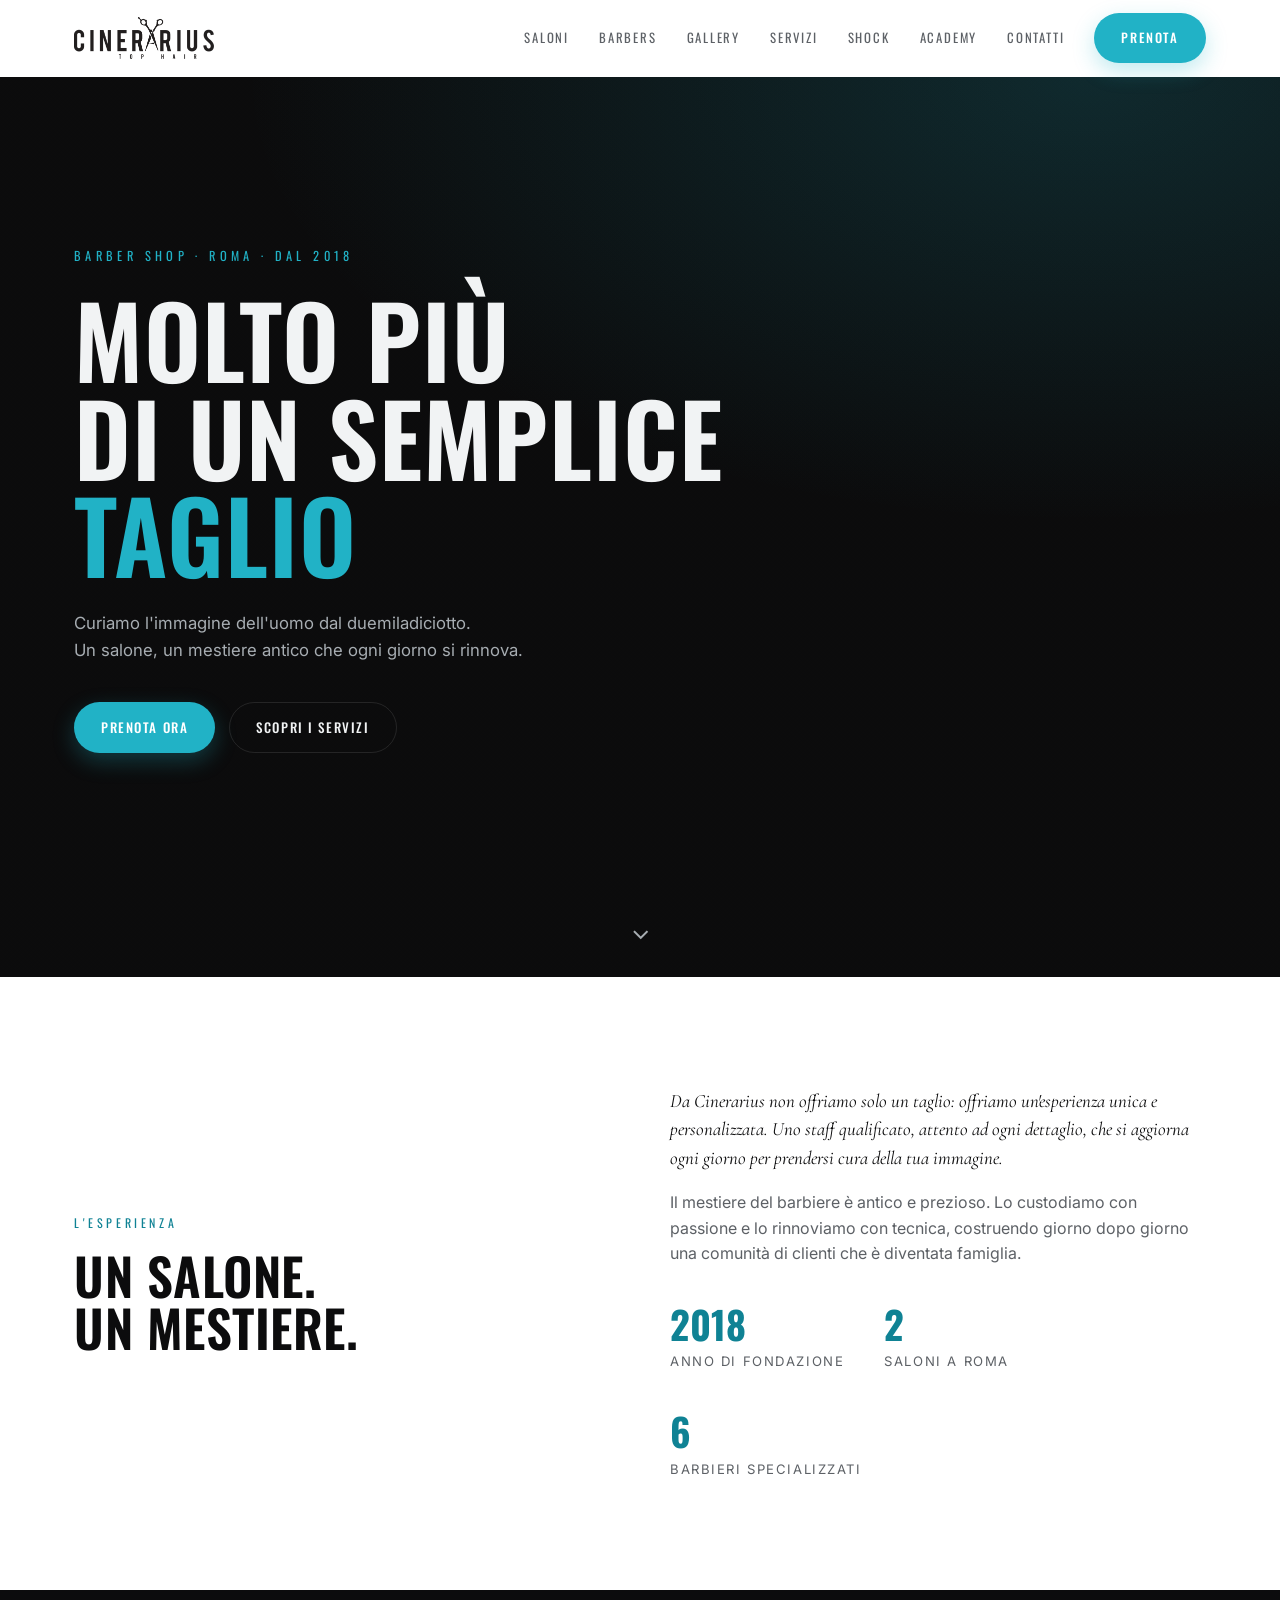
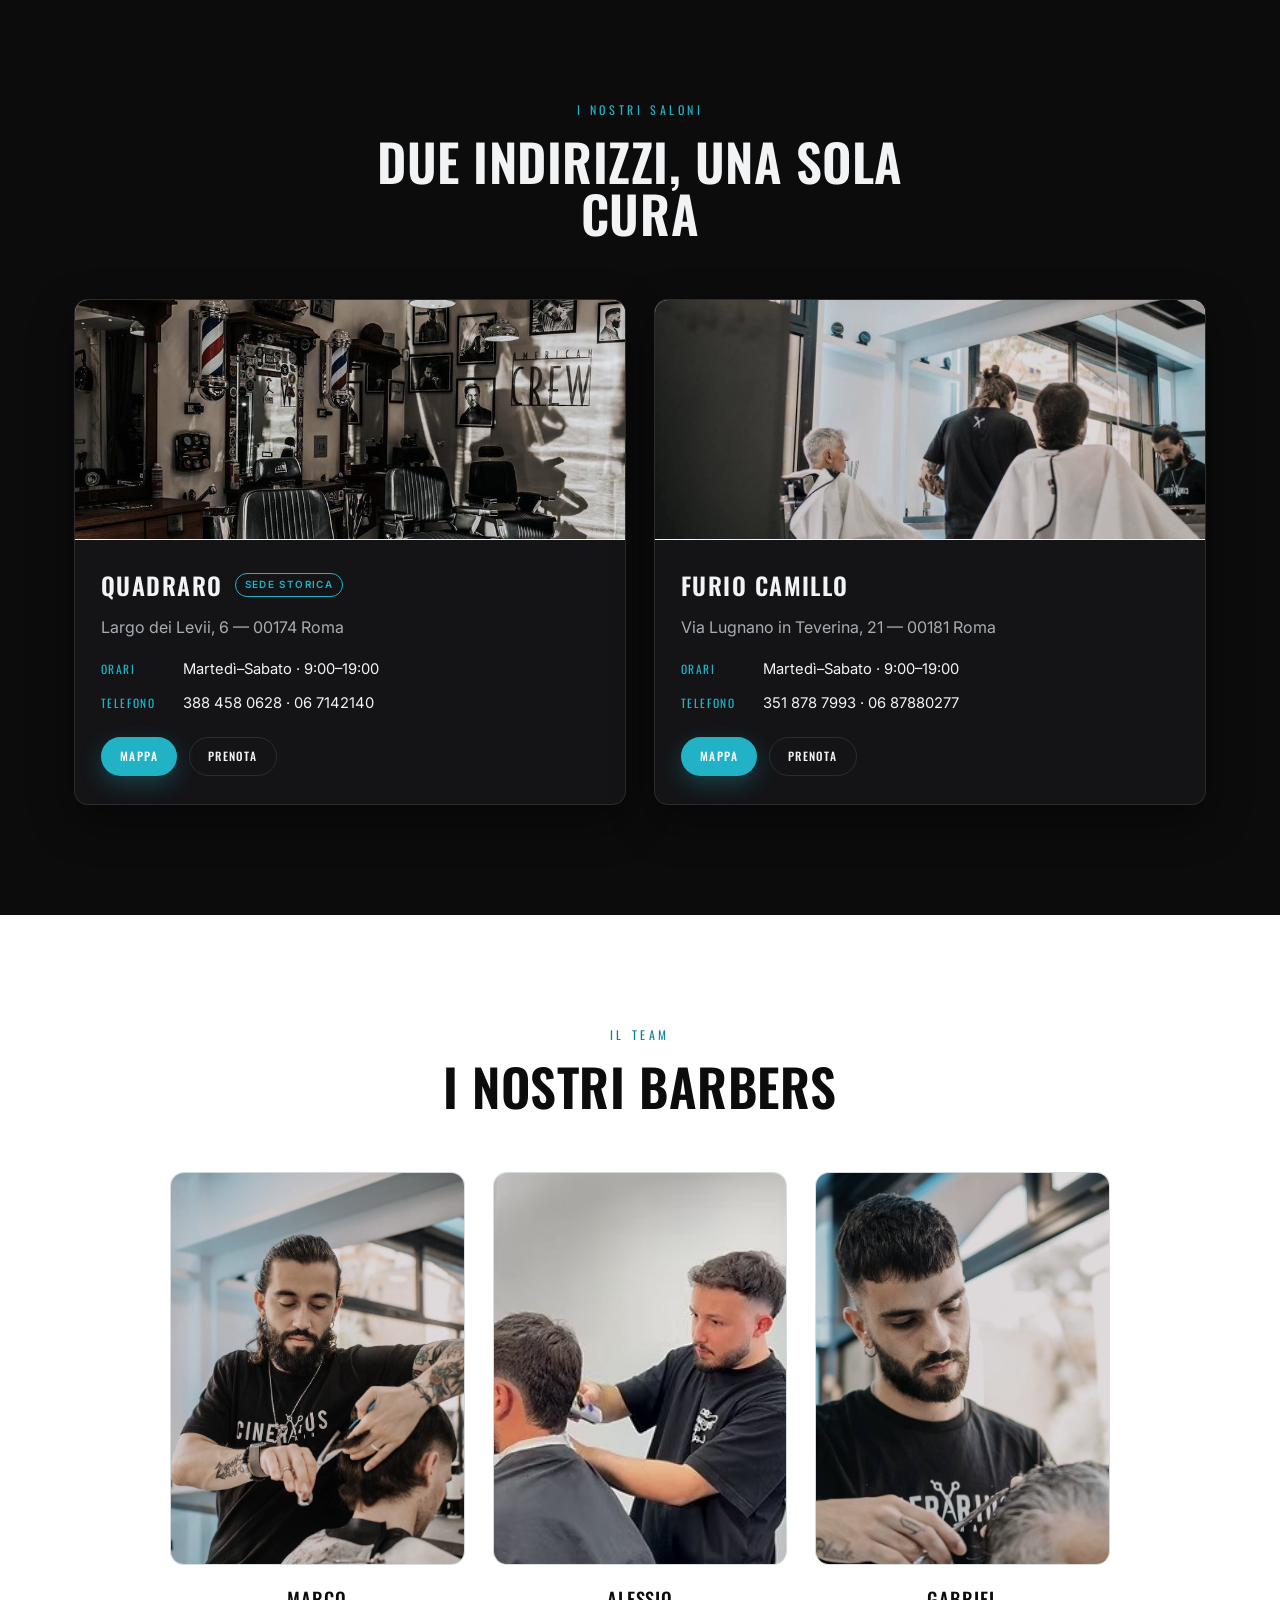
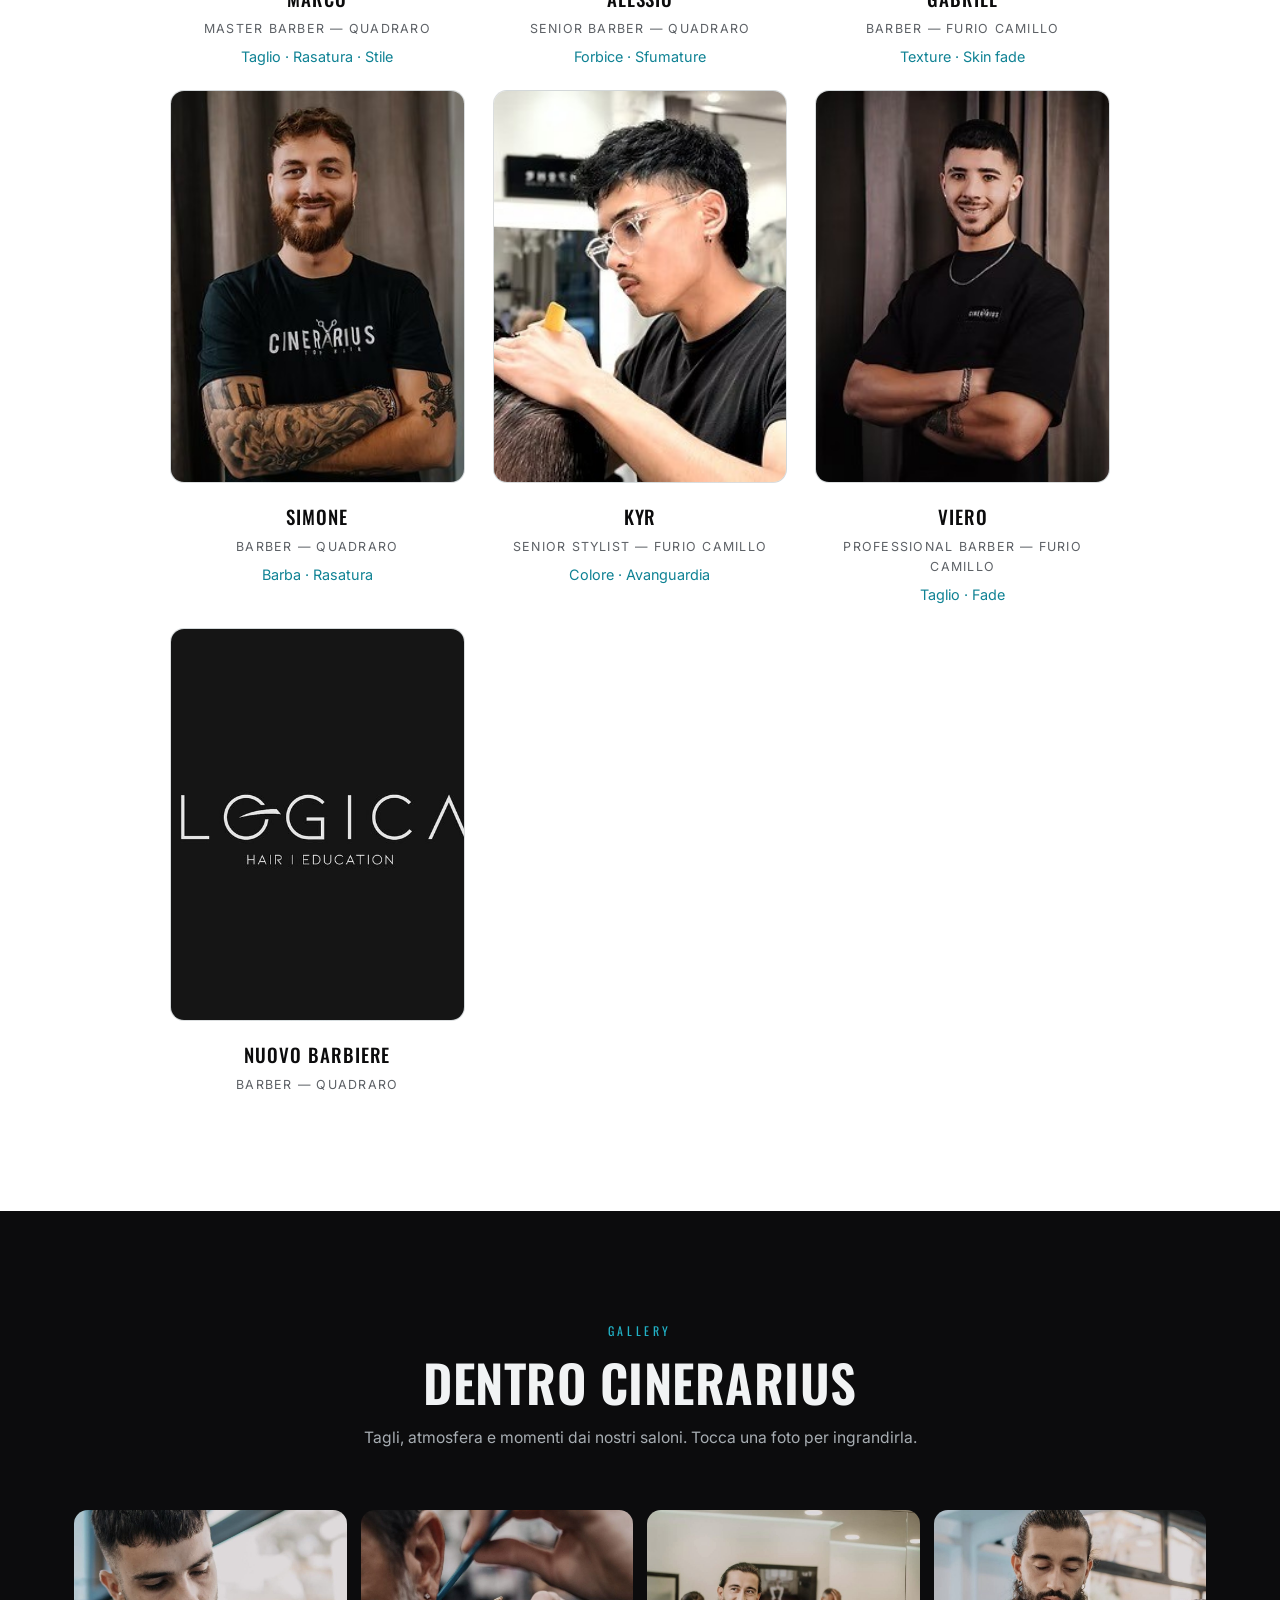
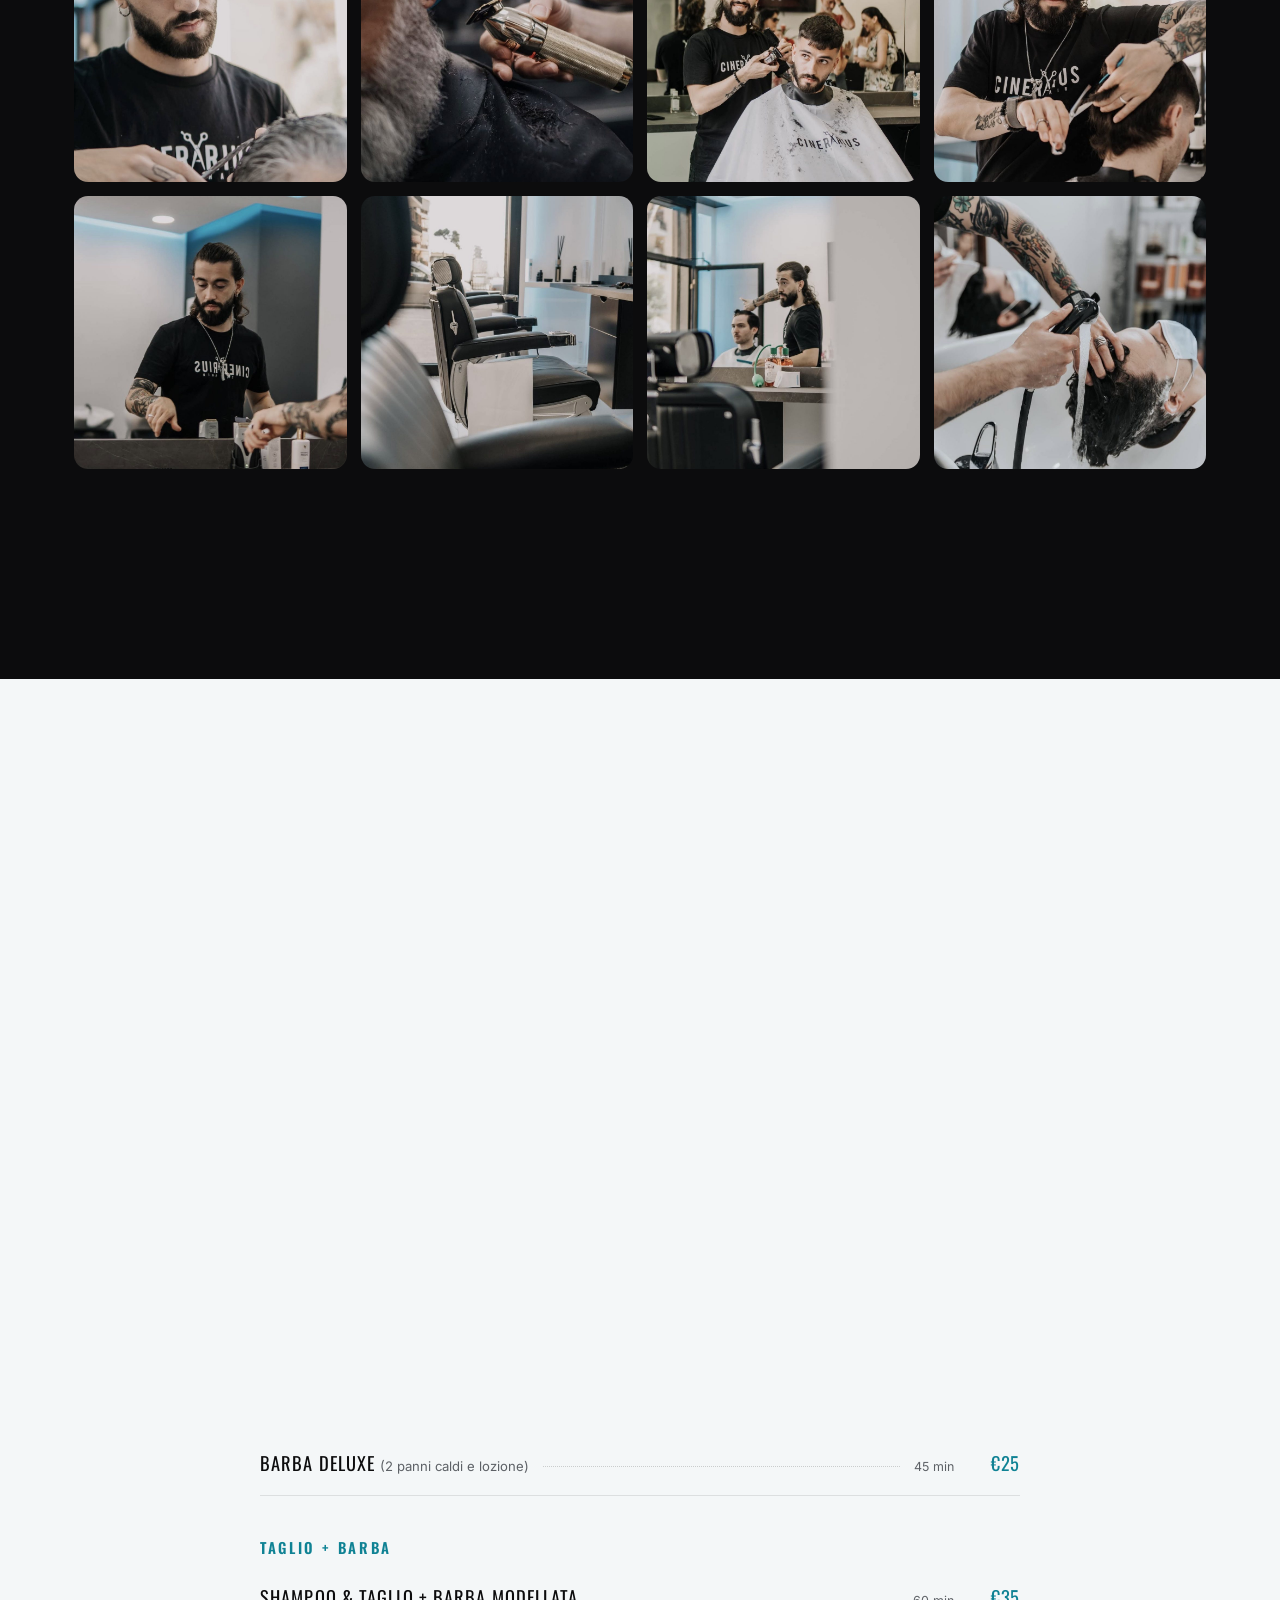
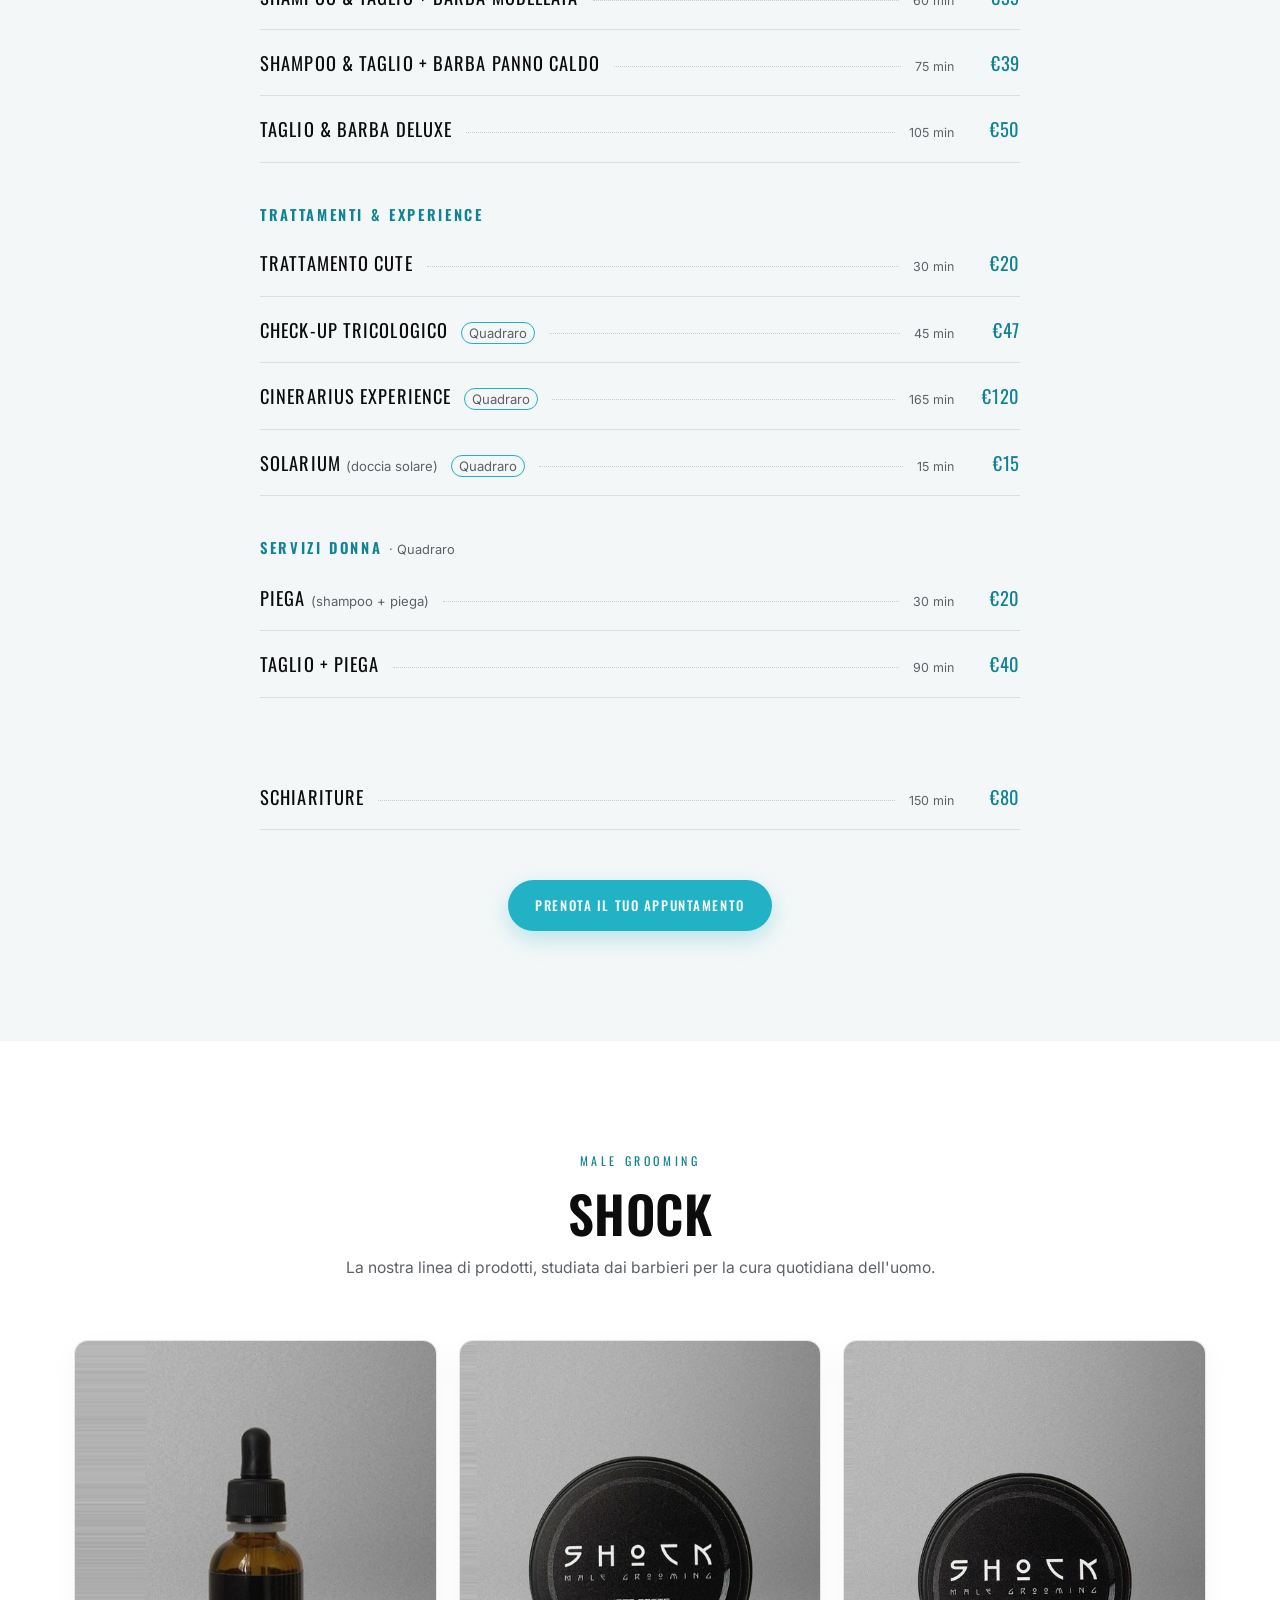
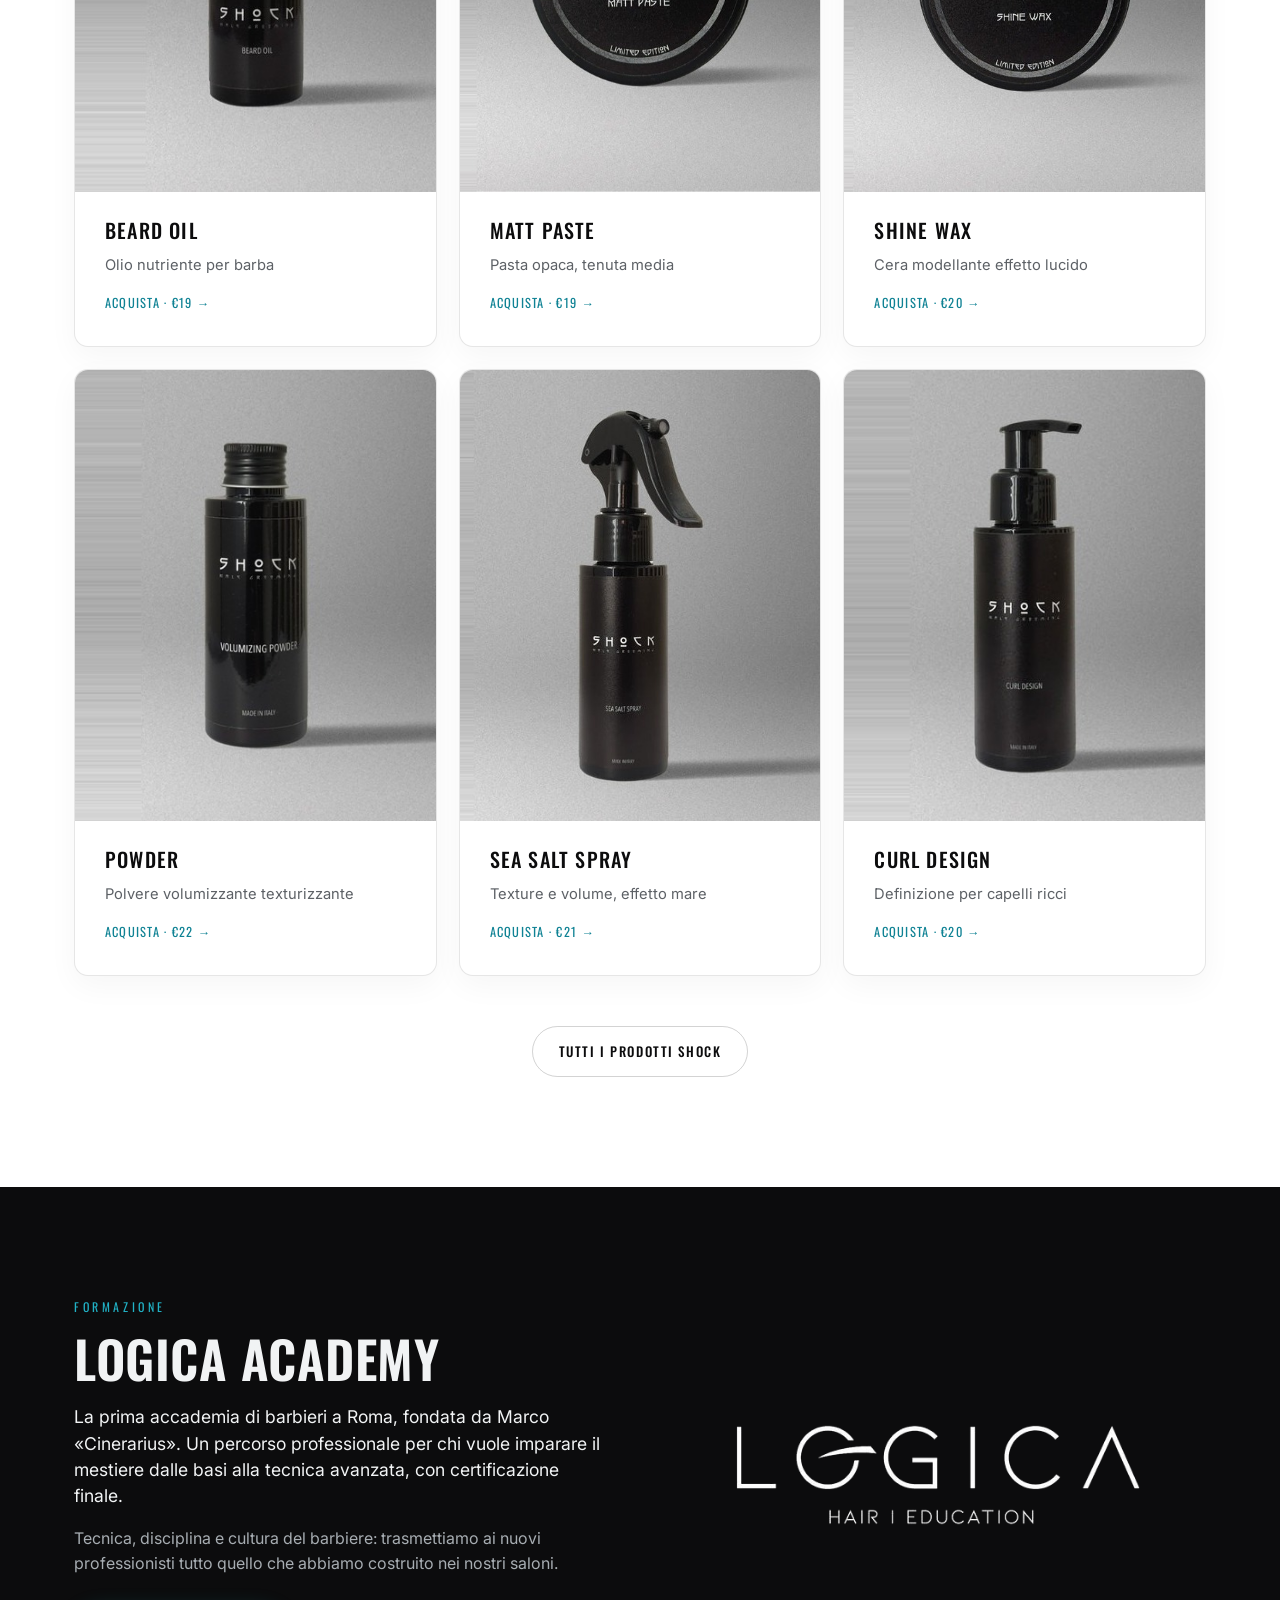
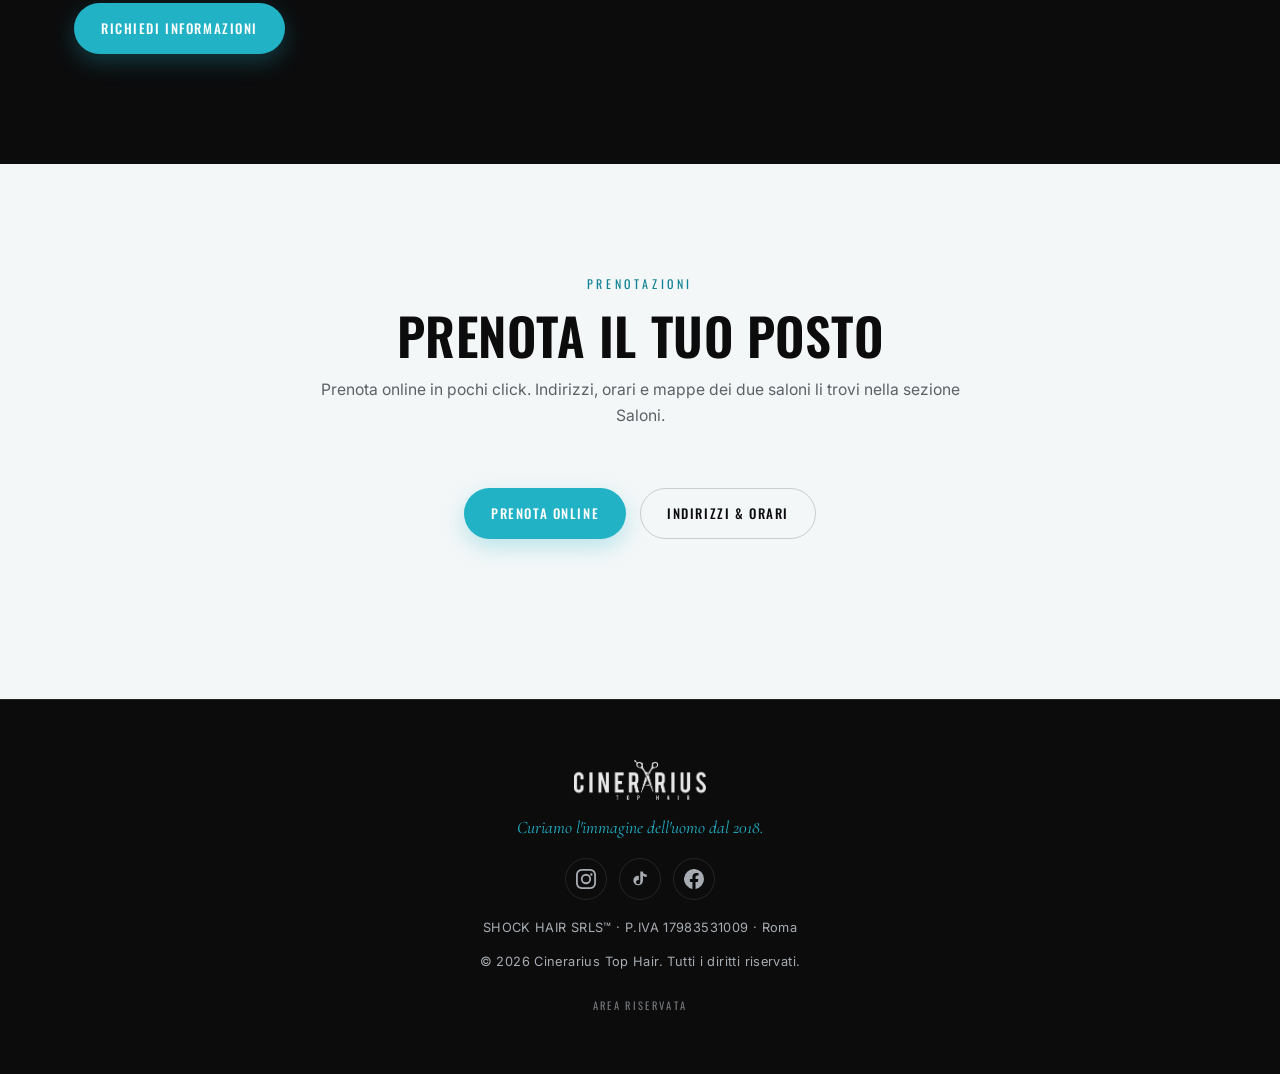
==== commit ce141a71: "Pannello: aggiorna barbieri" ====
--- a/index.html
+++ b/index.html
@@ -339,6 +339,12 @@
           <p class="role">Professional Barber — Furio Camillo</p>
           <p class="spec">Taglio · Fade</p>
         </article>
+        <article class="team-card reveal">
+          <img class="team-photo" src="assets/team/nuovo-barbiere-1781791835198.jpg" alt="Nuovo barbiere" loading="lazy" />
+          <h3>Nuovo barbiere</h3>
+          <p class="role">Barber — Quadraro</p>
+          <p class="spec"></p>
+        </article>
         <!-- BARBERS:END -->
       </div>
     </div>
@@ -513,7 +519,7 @@
       </div>
       <p class="footer-legal">SHOCK HAIR SRLS™ · P.IVA 17983531009 · Roma</p>
       <p class="footer-copy">© <span id="year"></span> Cinerarius Top Hair. Tutti i diritti riservati.</p>
-      <a class="footer-admin" href="https://admin.cinerariustophairroma.com/" target="_blank" rel="nofollow noopener">Area riservata</a>
+      <a class="footer-admin" href="https://cinerarius-admin.jajo-pelliccione.workers.dev/admin" target="_blank" rel="nofollow noopener">Area riservata</a>
     </div>
   </footer>
 
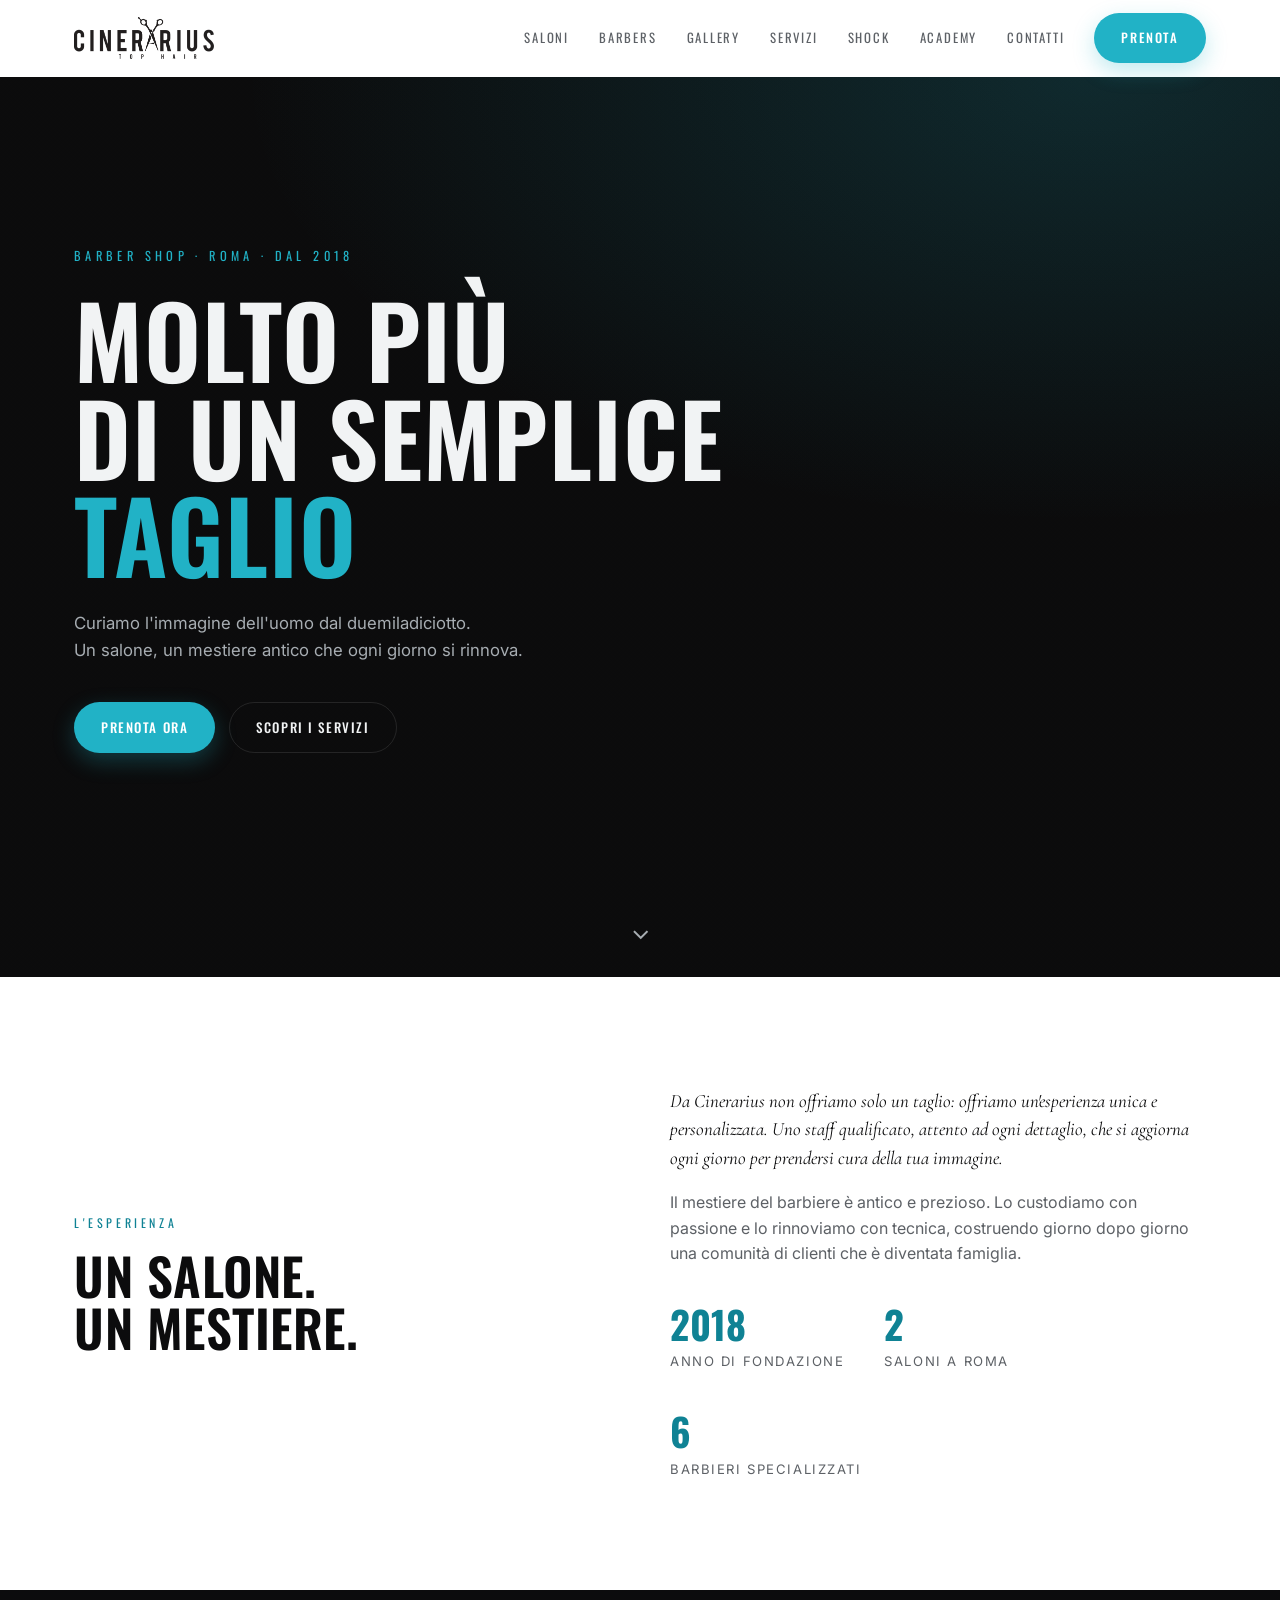
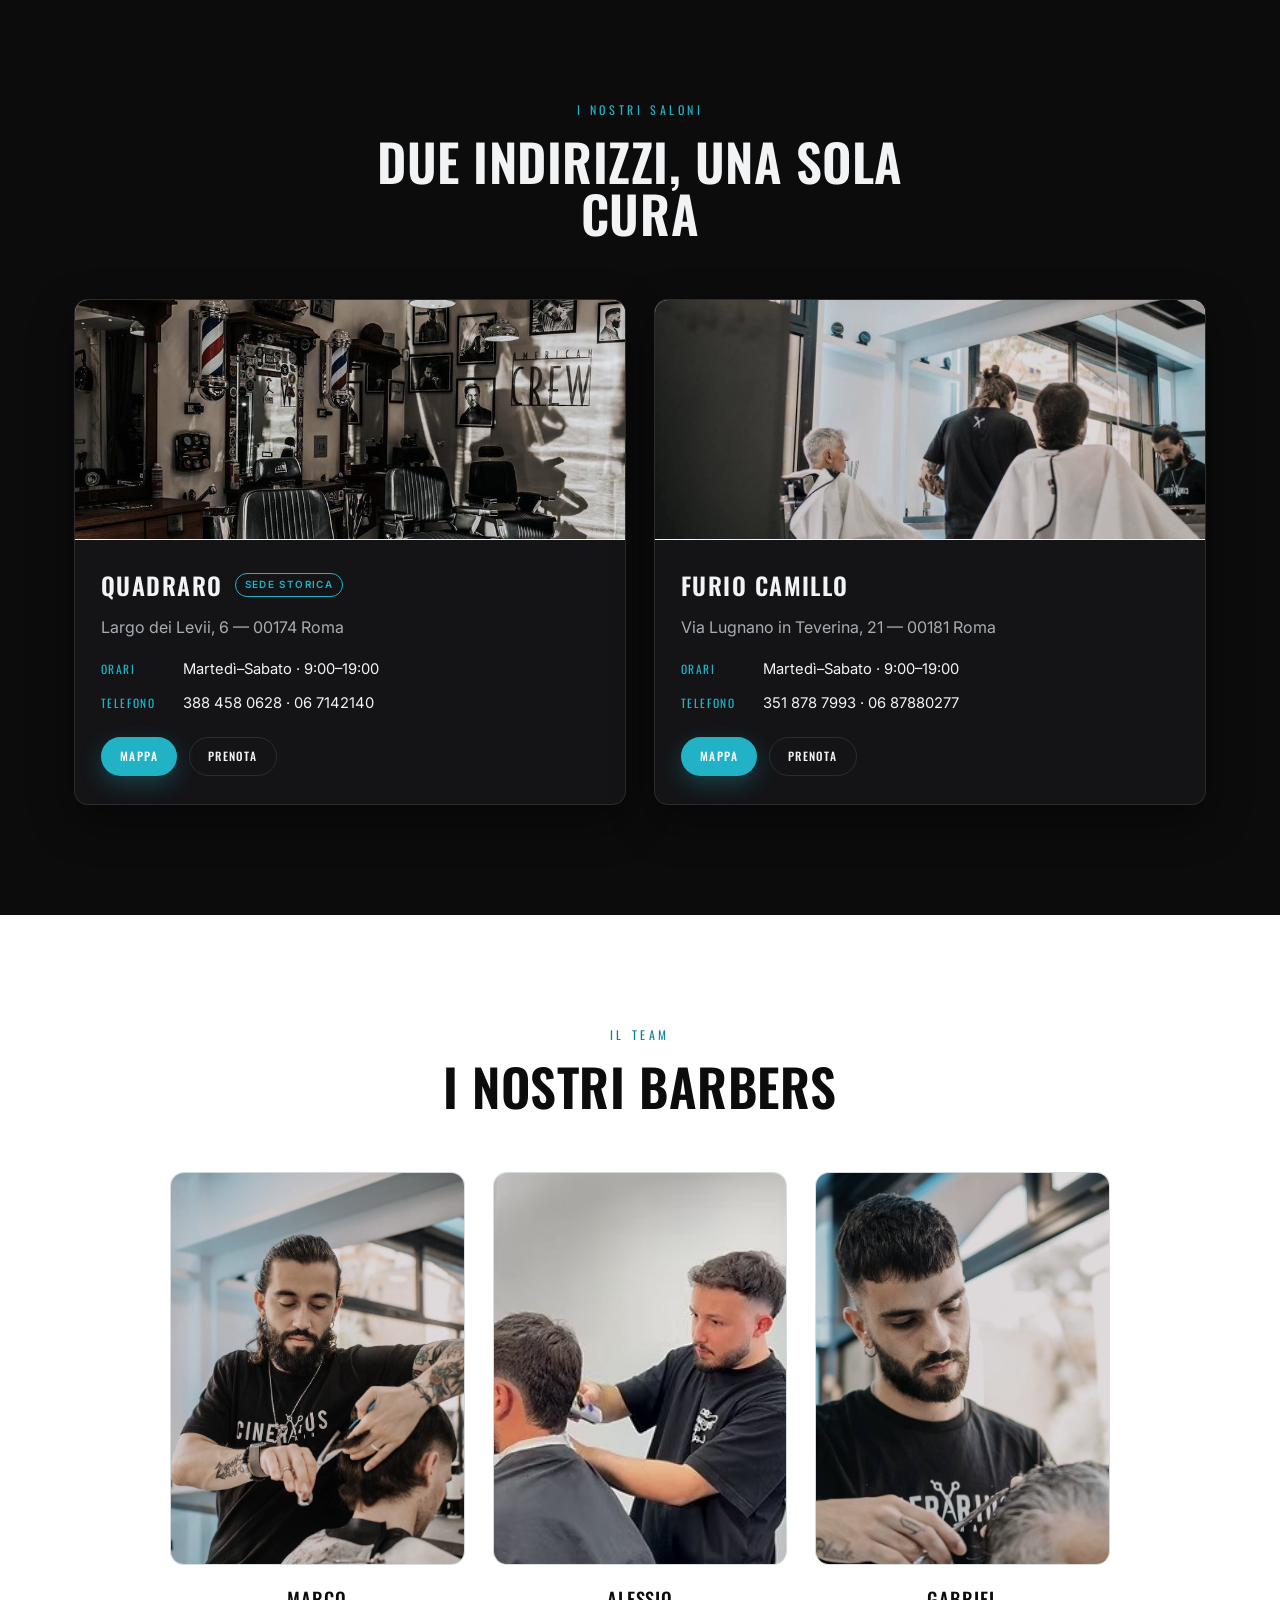
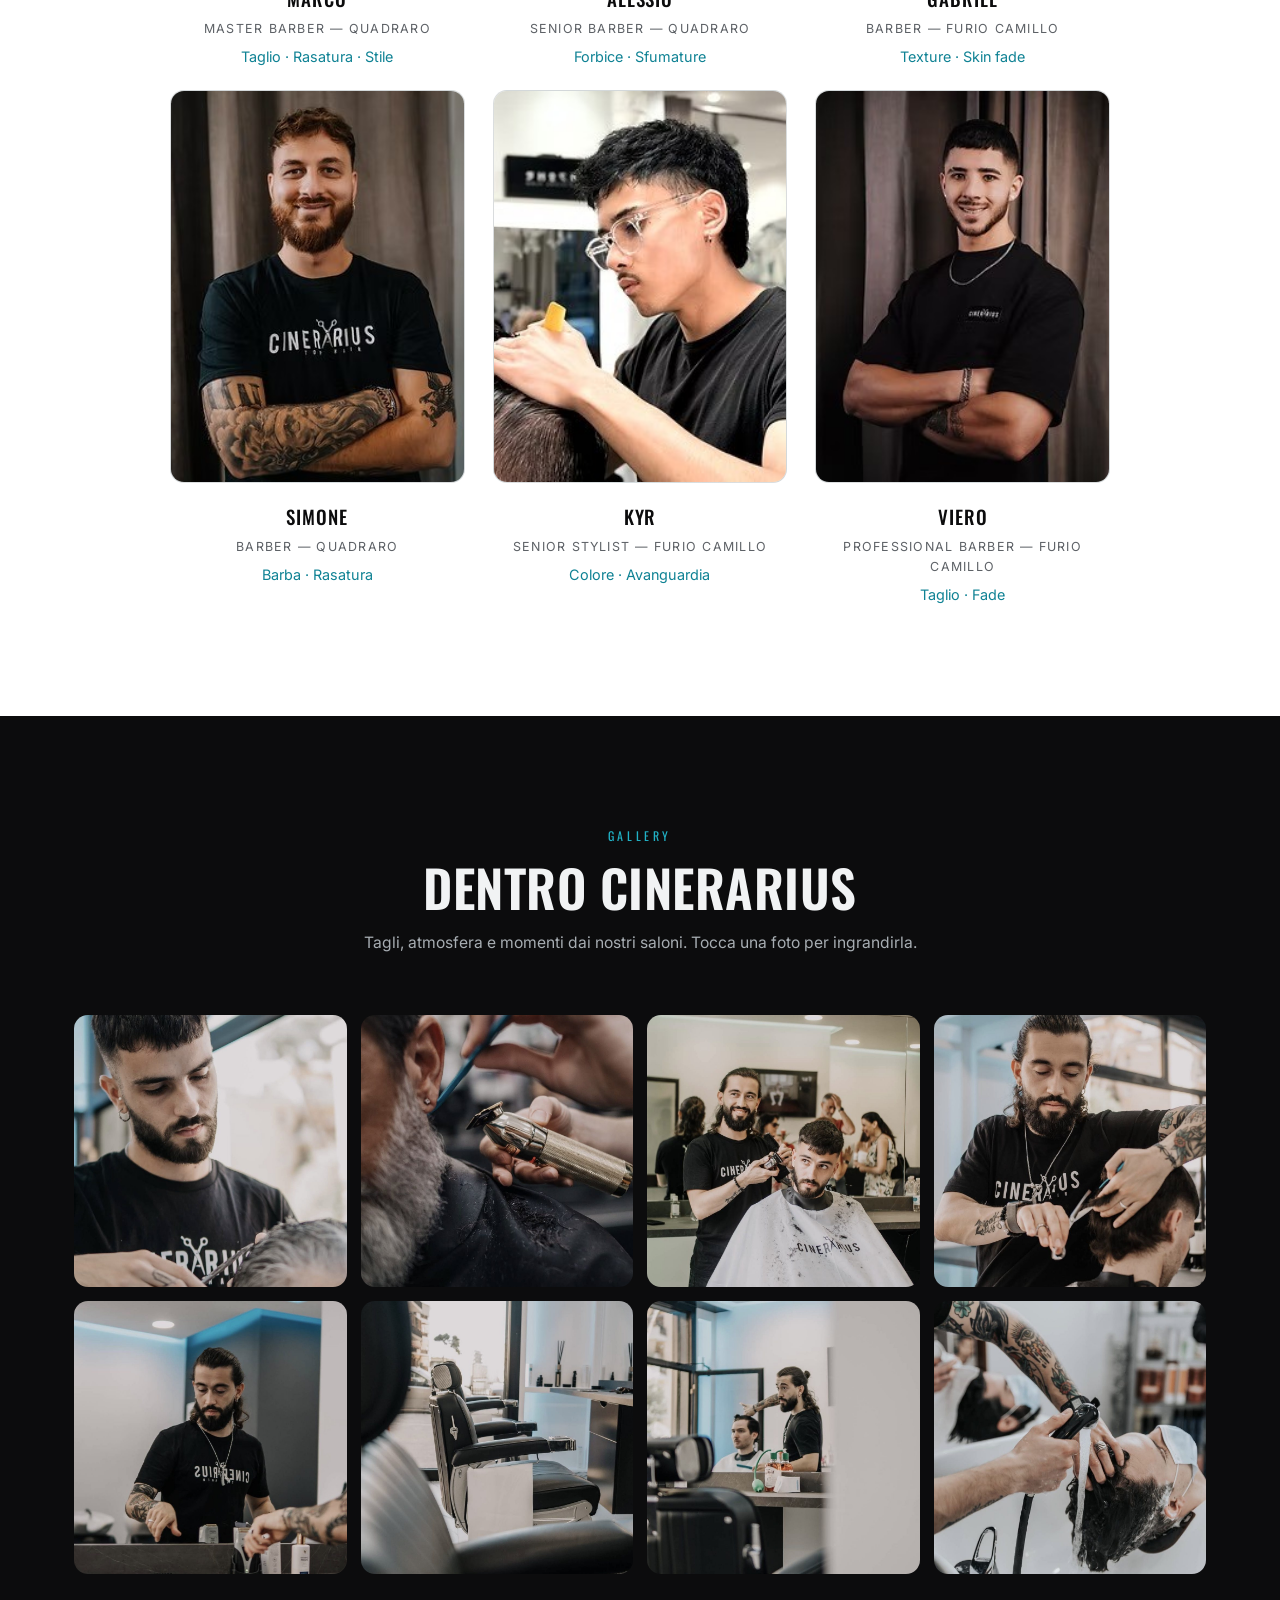
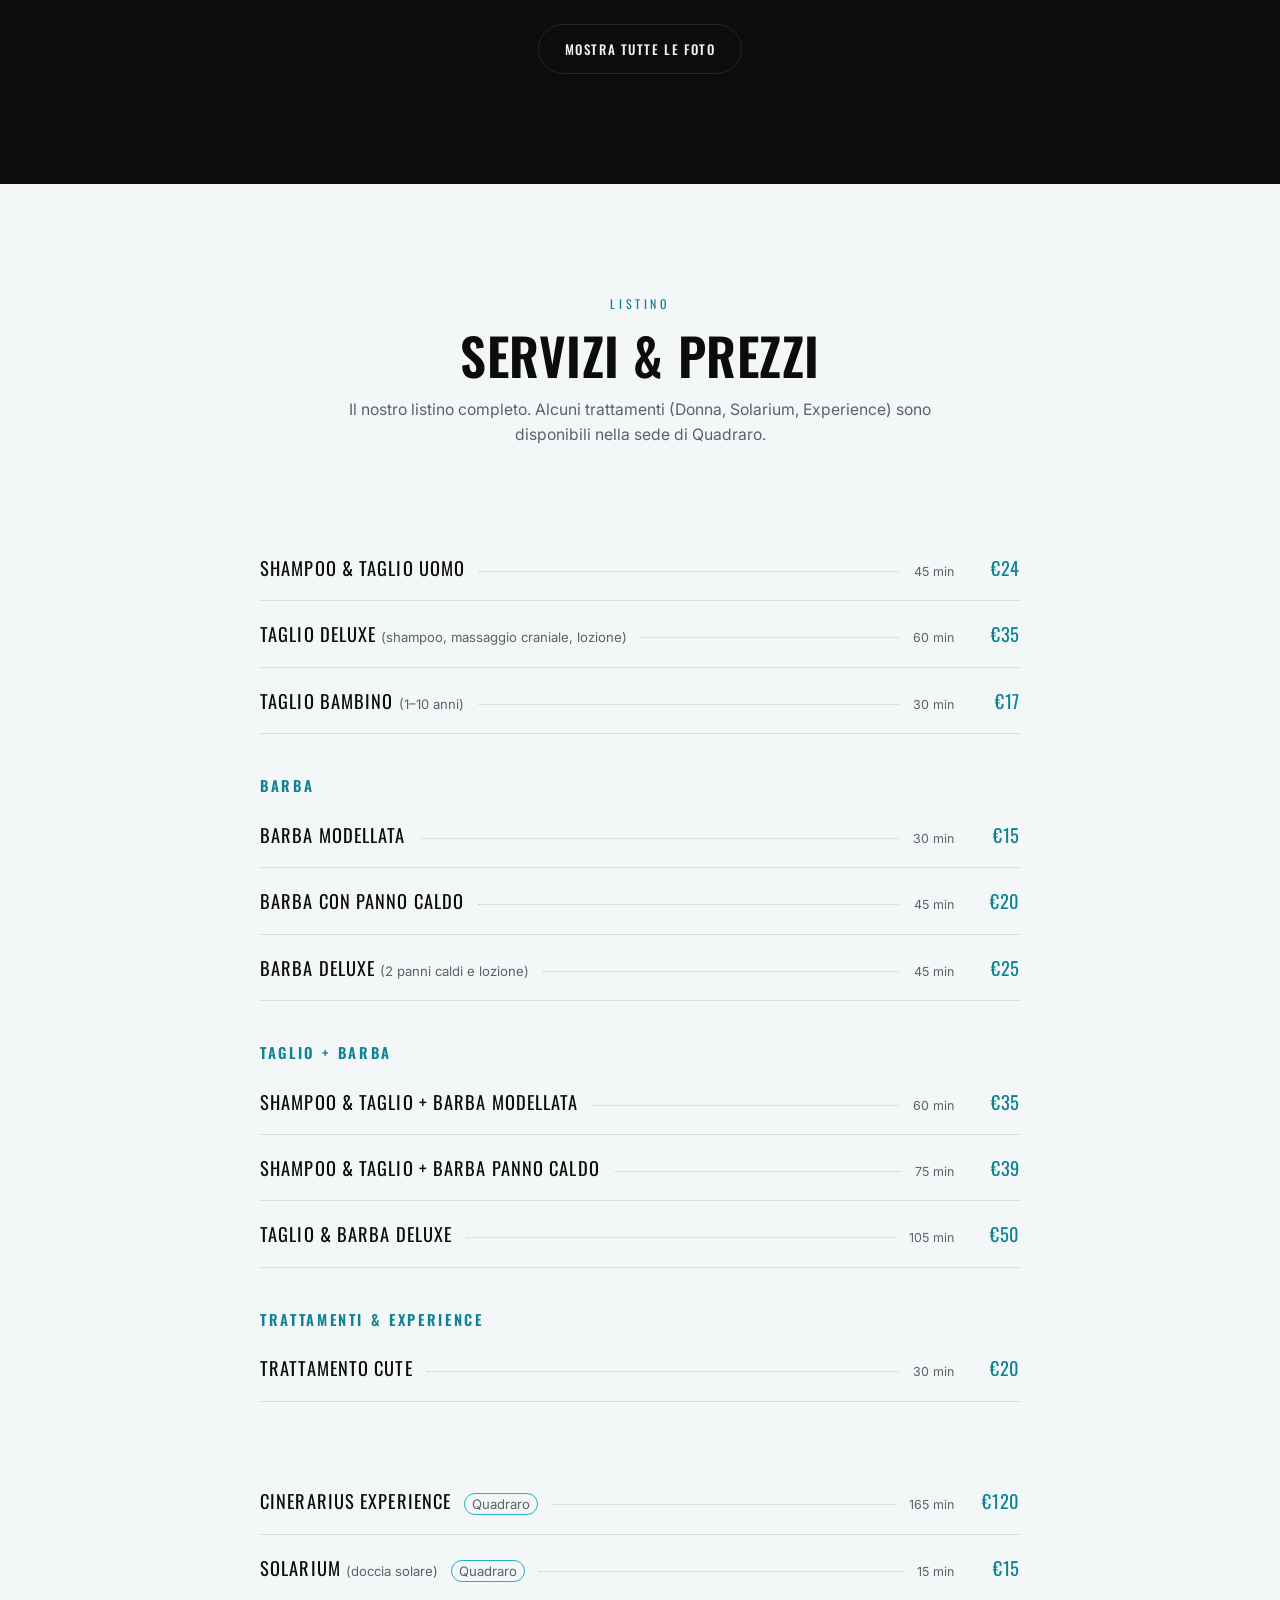
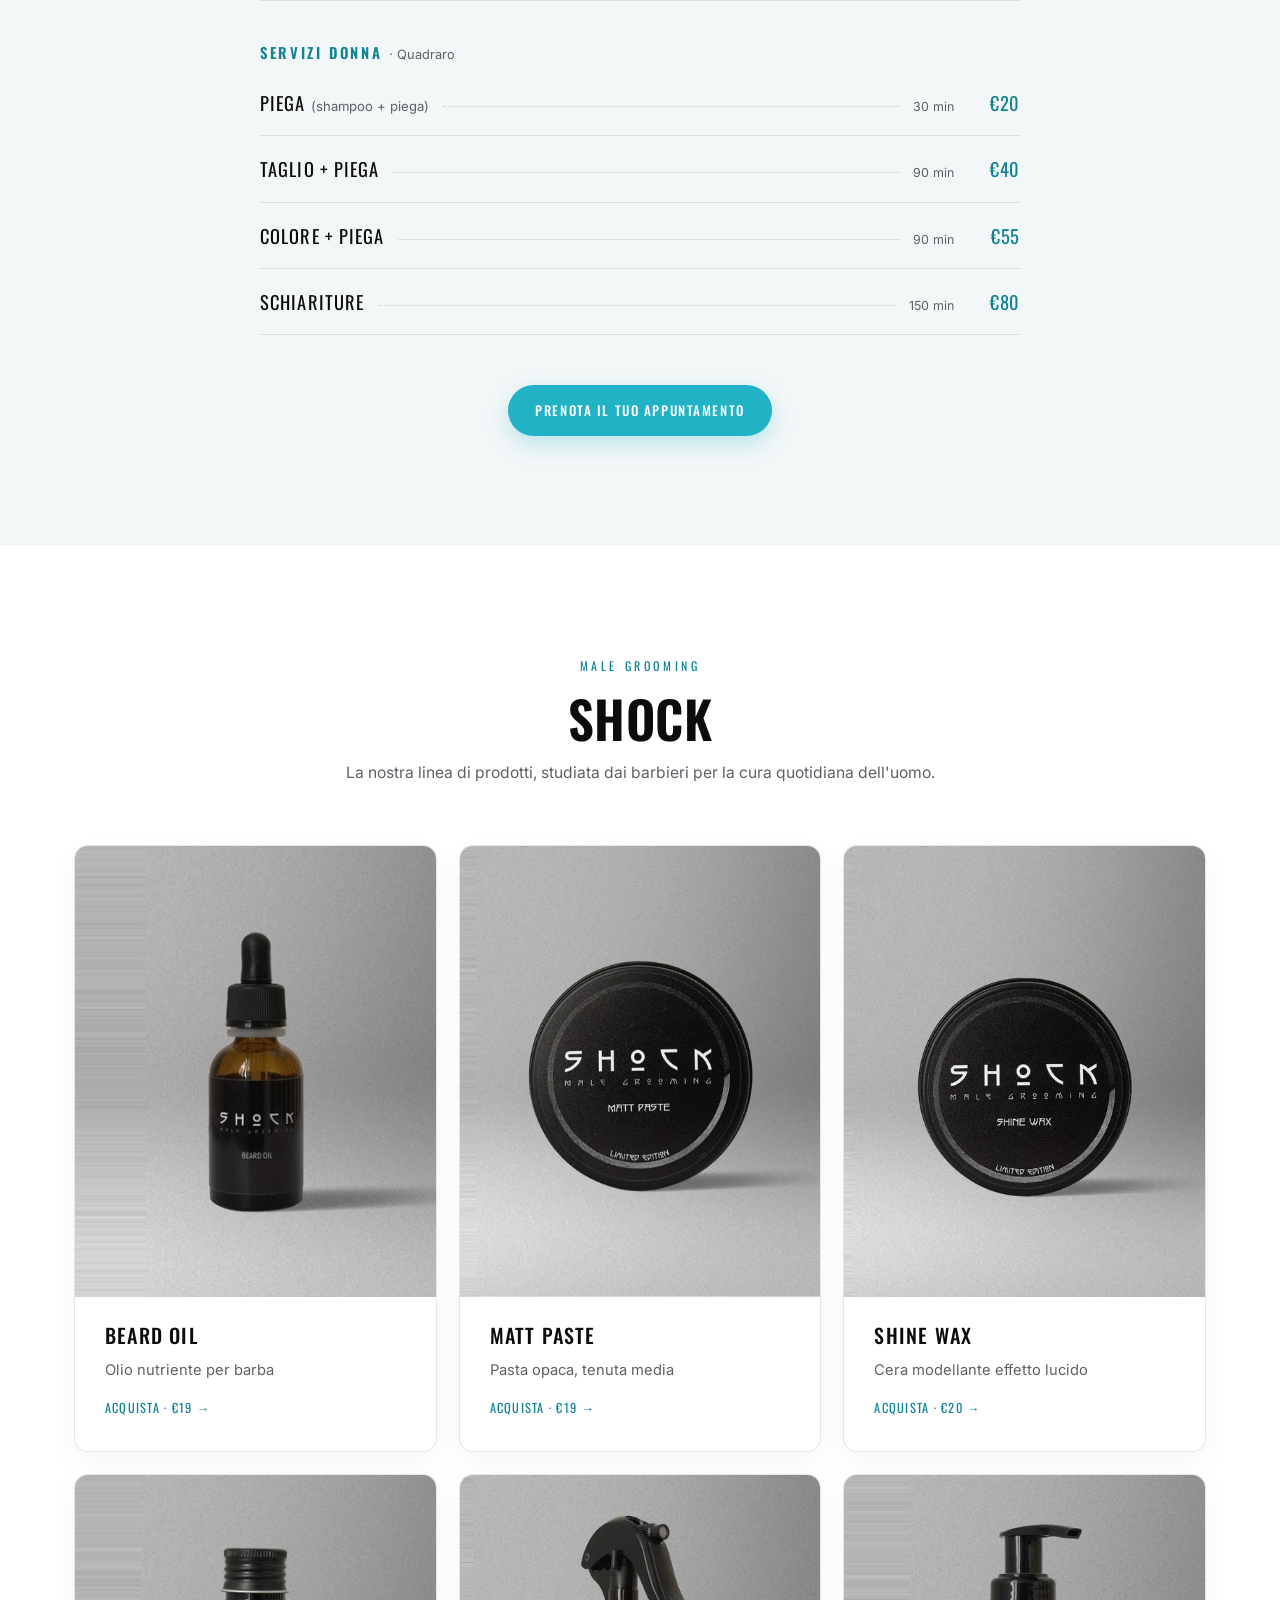
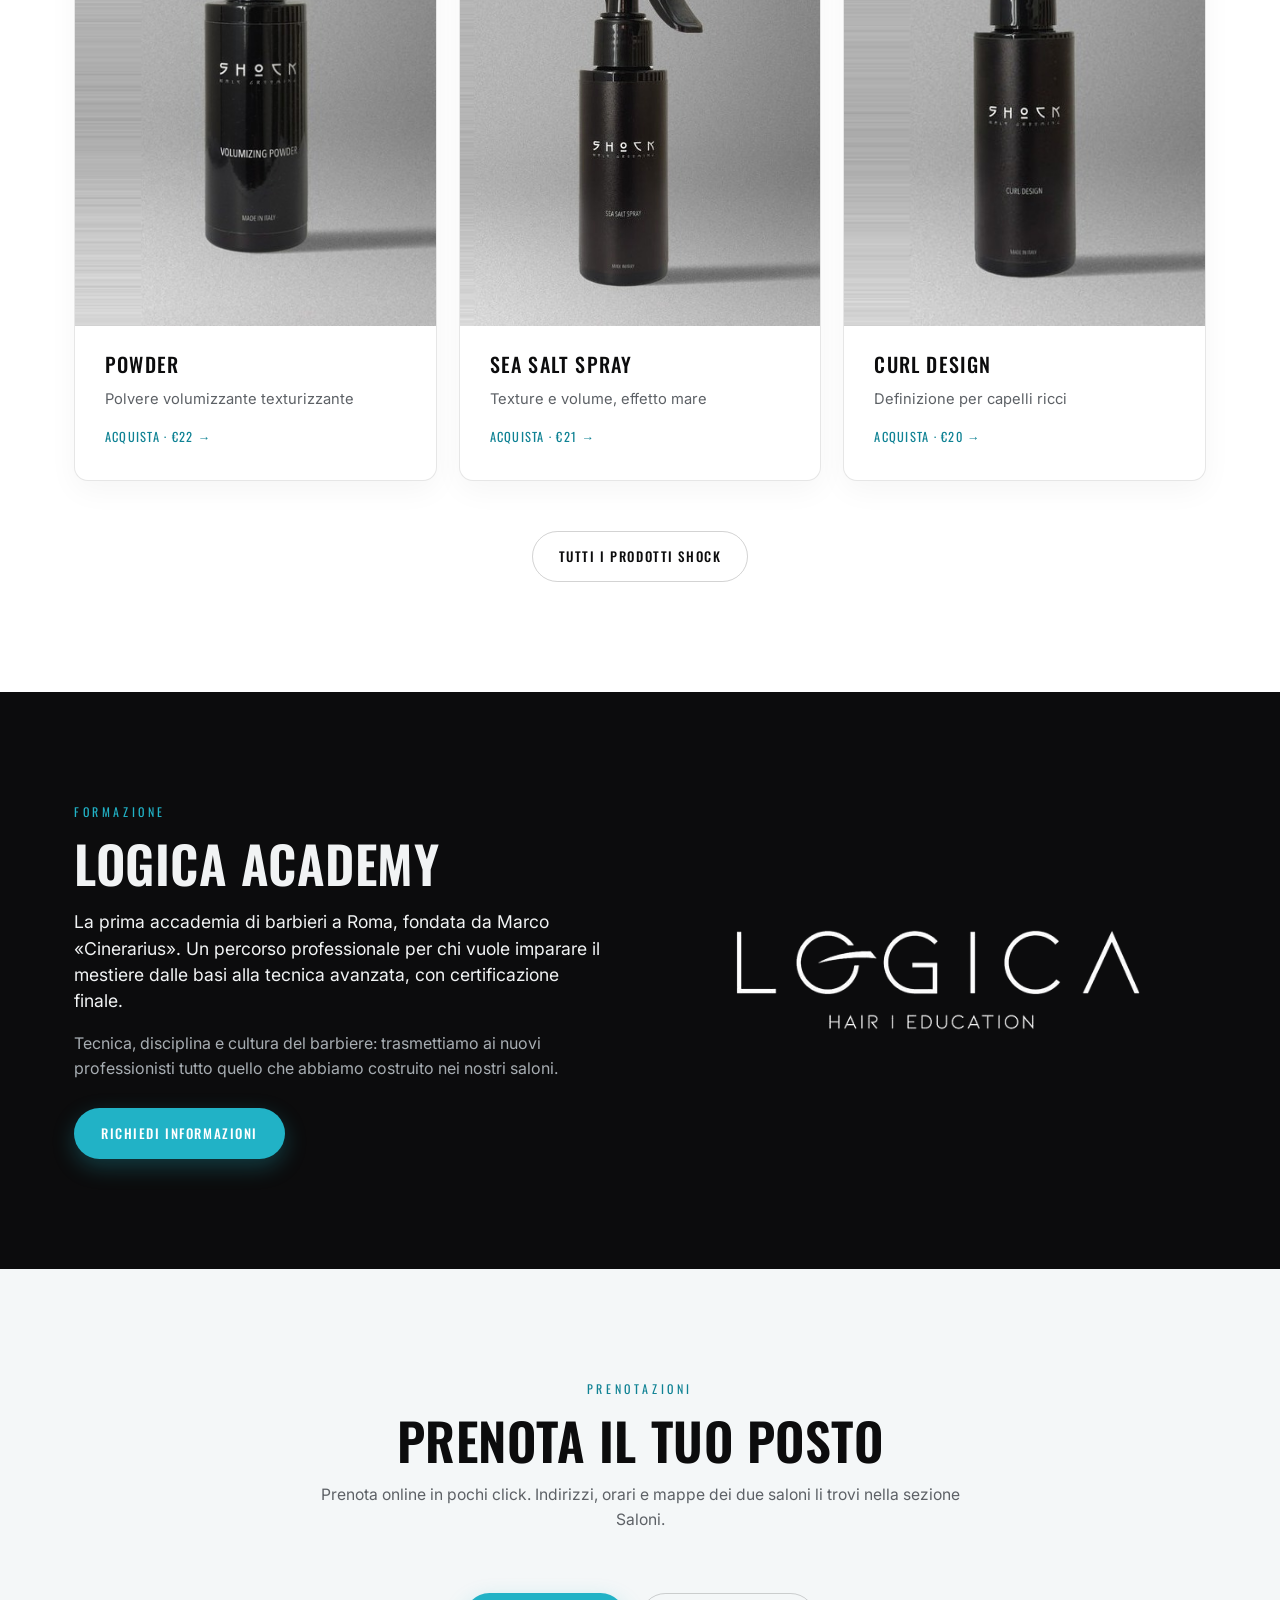
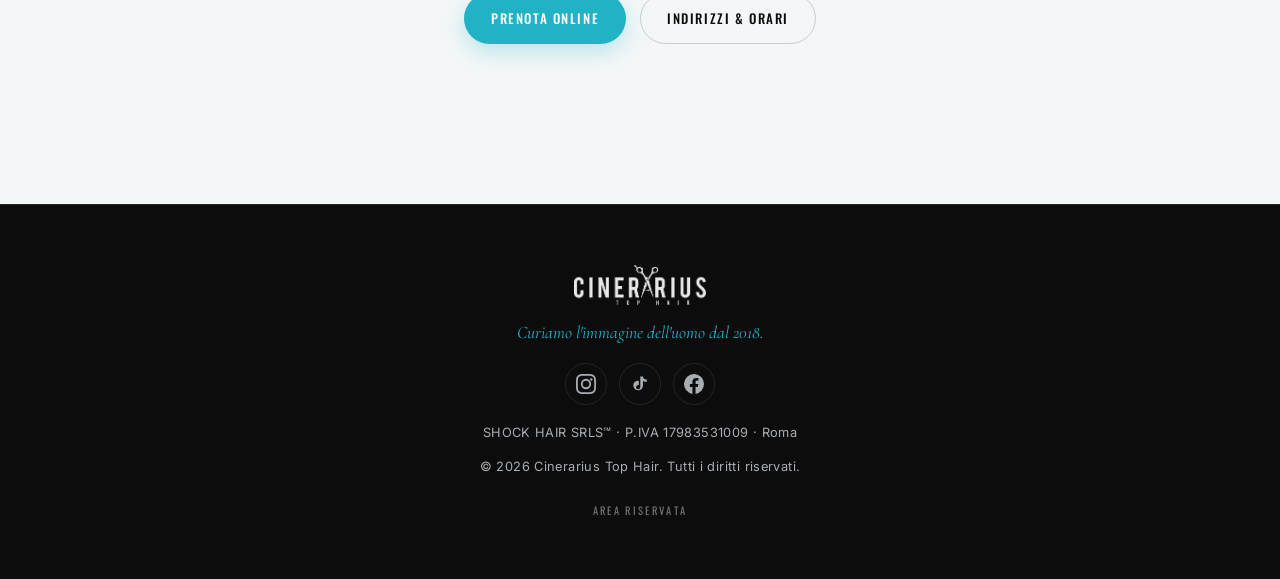
==== commit 2881d42d: "Pannello: aggiorna barbieri" ====
--- a/index.html
+++ b/index.html
@@ -339,12 +339,6 @@
           <p class="role">Professional Barber — Furio Camillo</p>
           <p class="spec">Taglio · Fade</p>
         </article>
-        <article class="team-card reveal">
-          <img class="team-photo" src="assets/team/nuovo-barbiere-1781791835198.jpg" alt="Nuovo barbiere" loading="lazy" />
-          <h3>Nuovo barbiere</h3>
-          <p class="role">Barber — Quadraro</p>
-          <p class="spec"></p>
-        </article>
         <!-- BARBERS:END -->
       </div>
     </div>
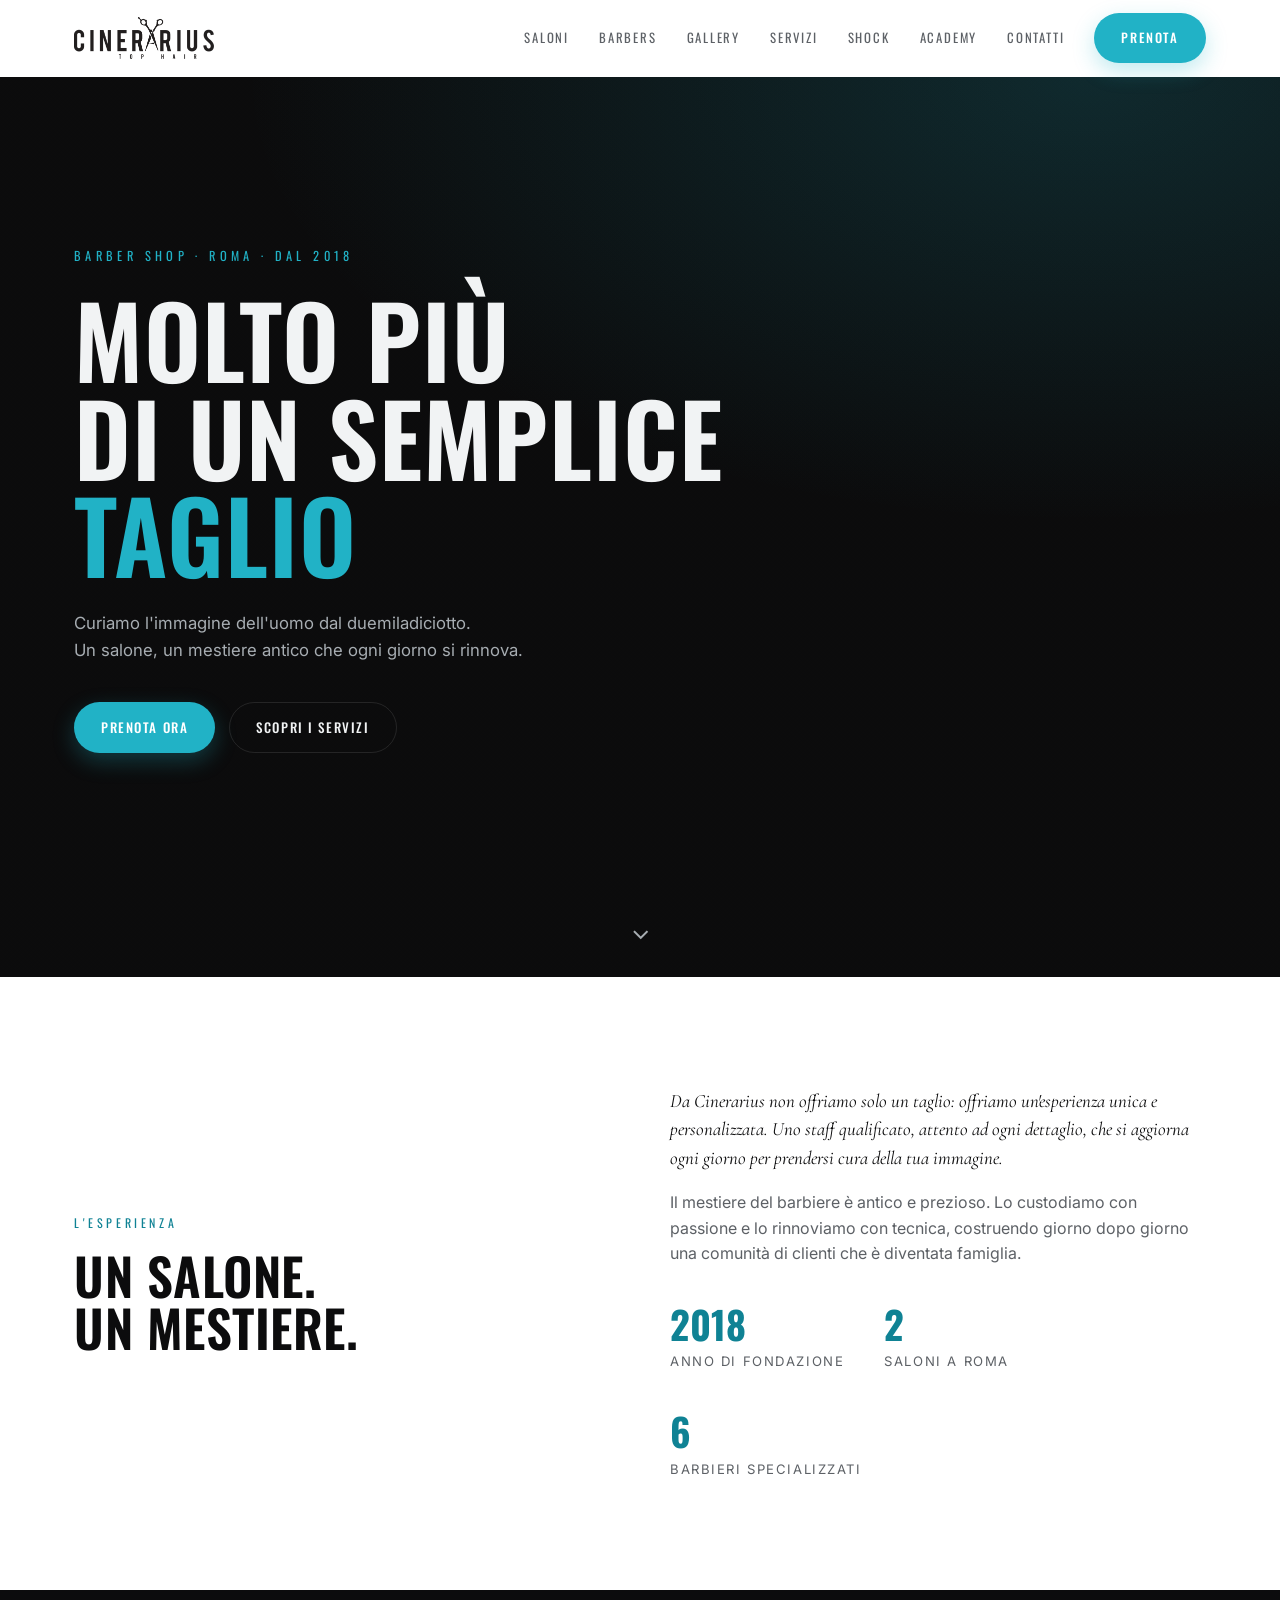
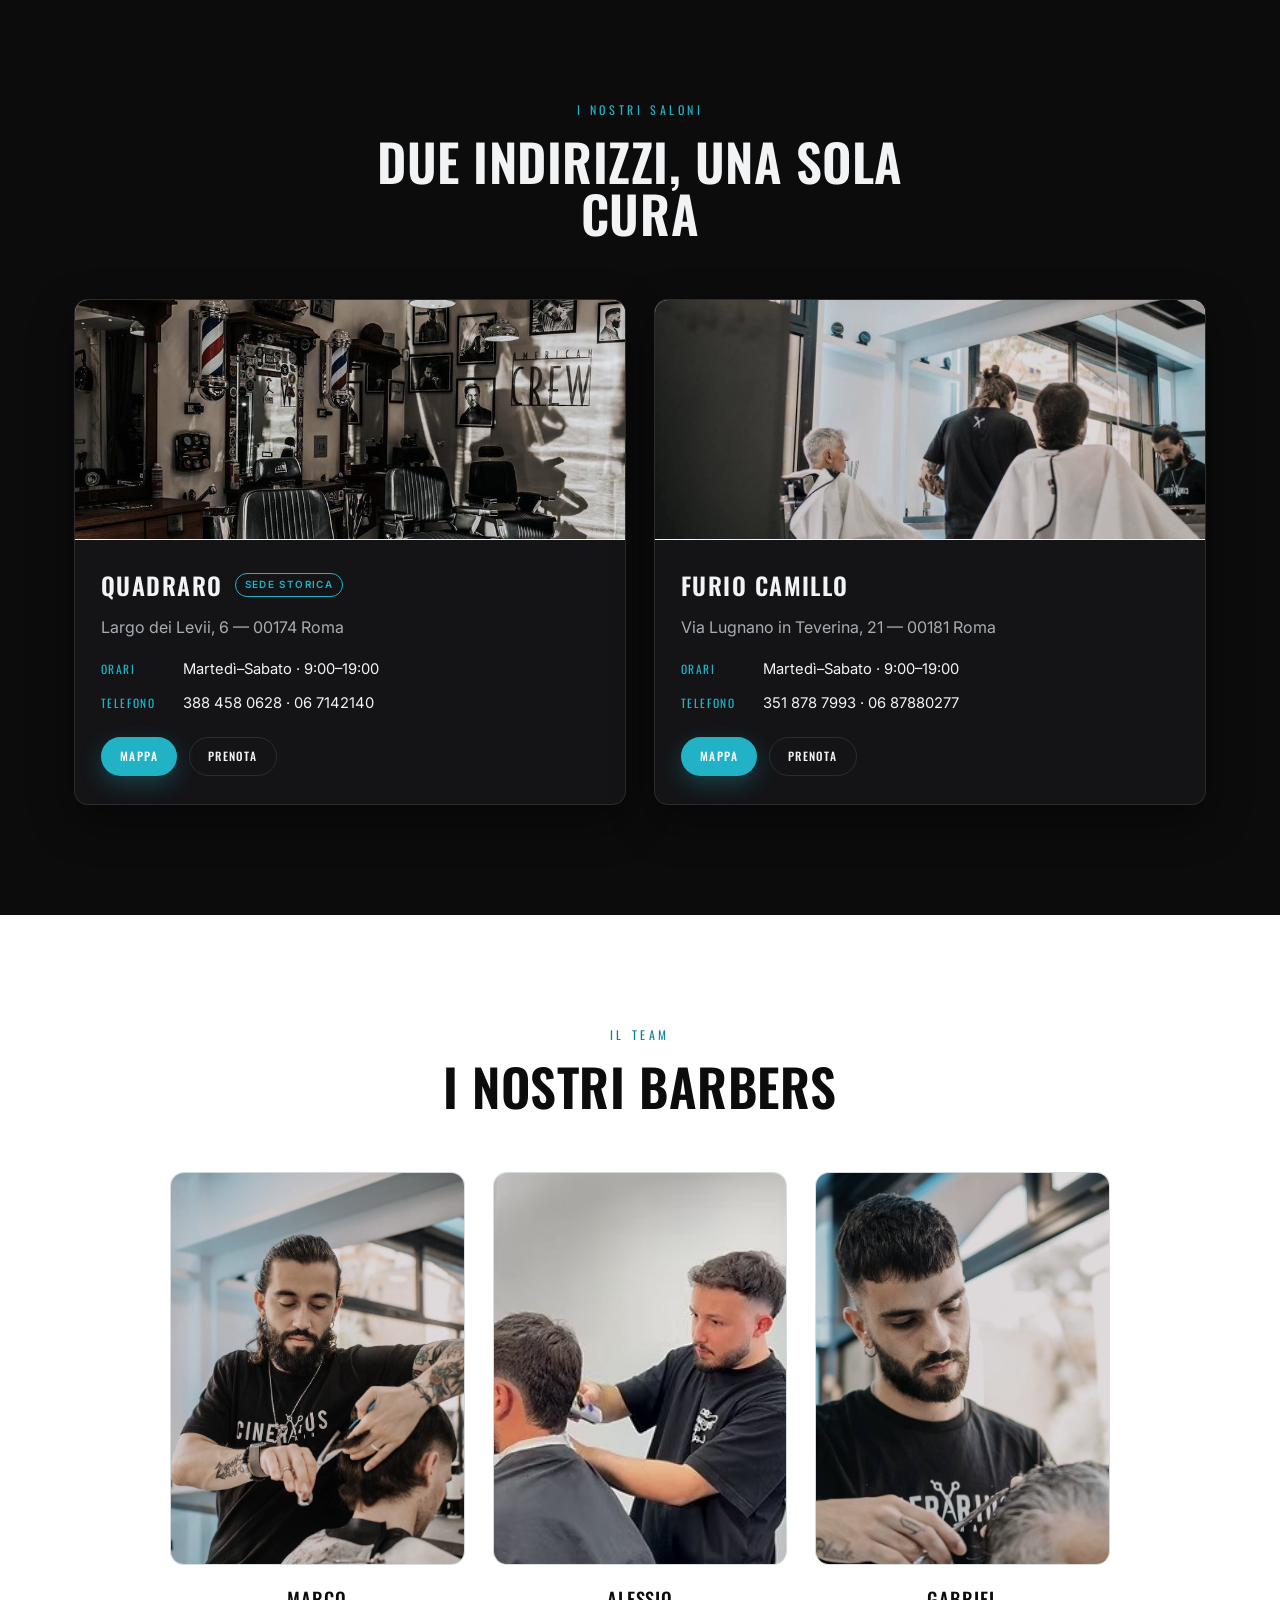
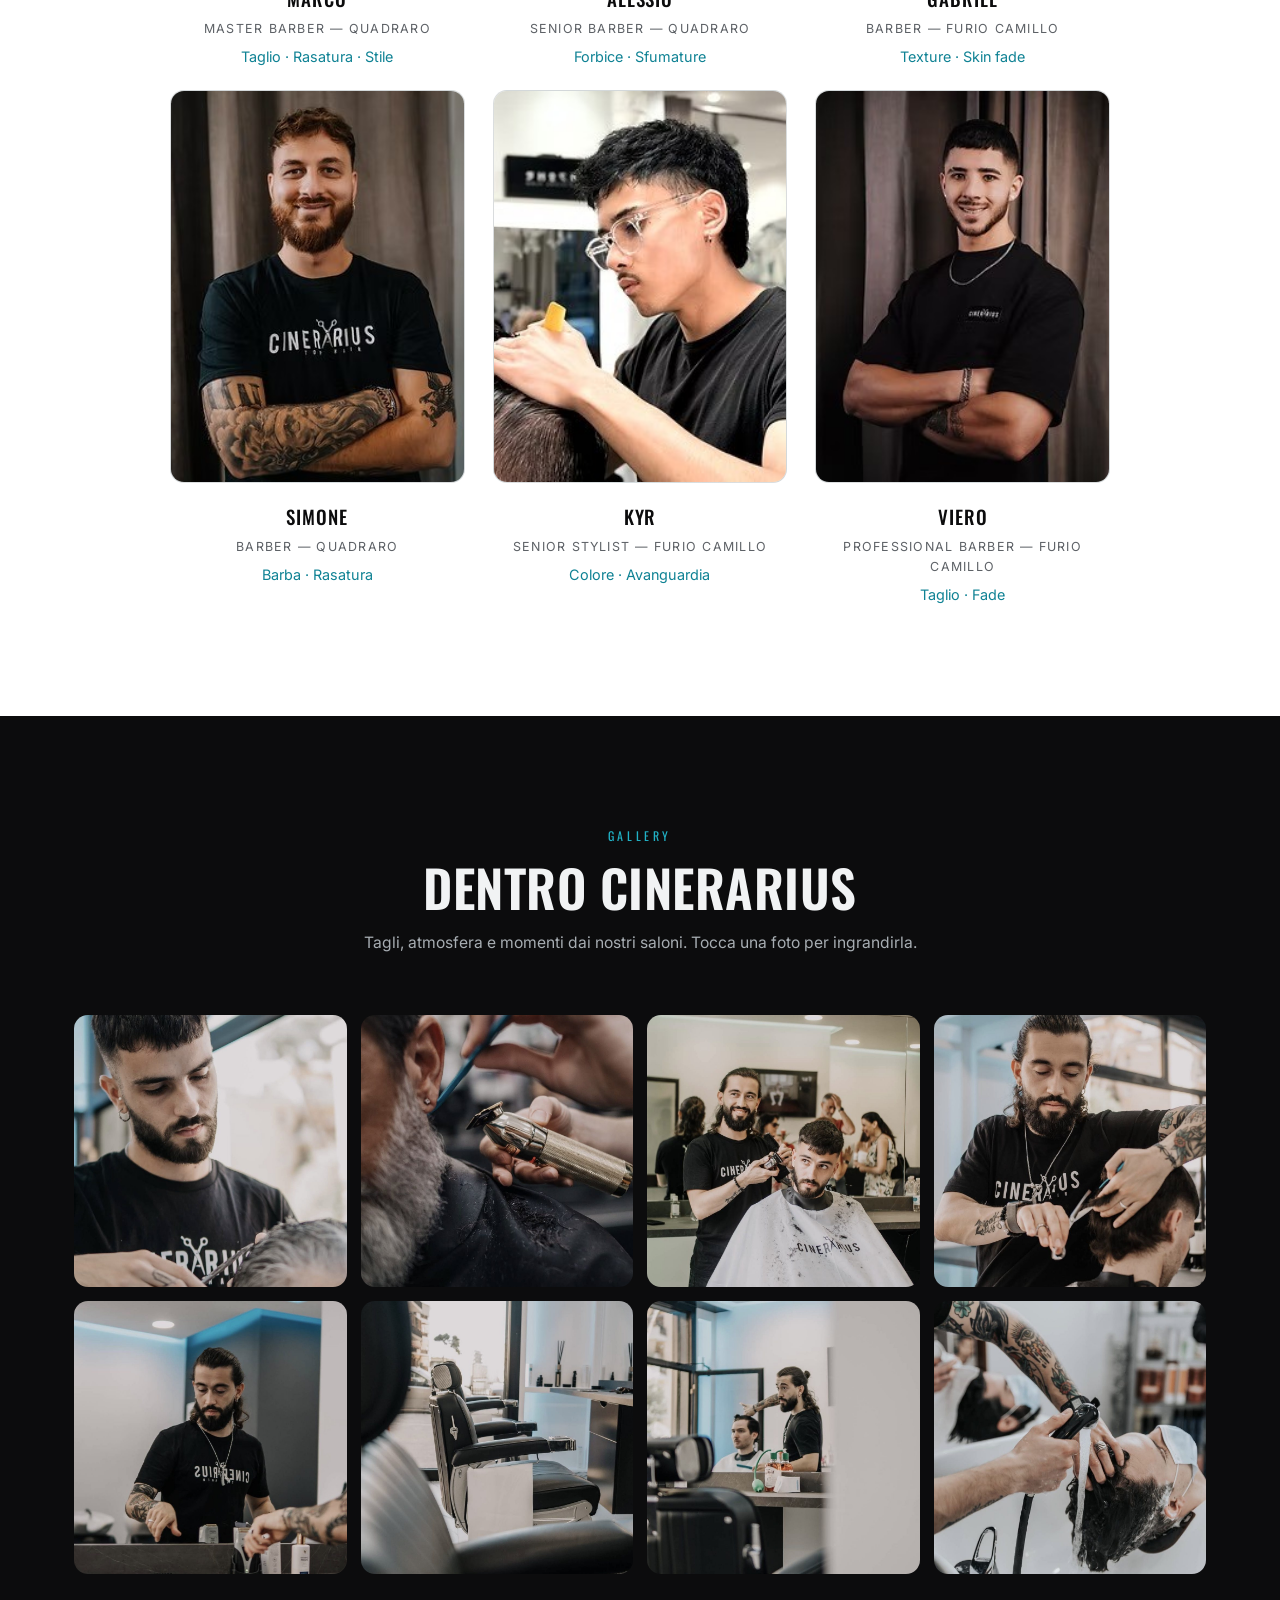
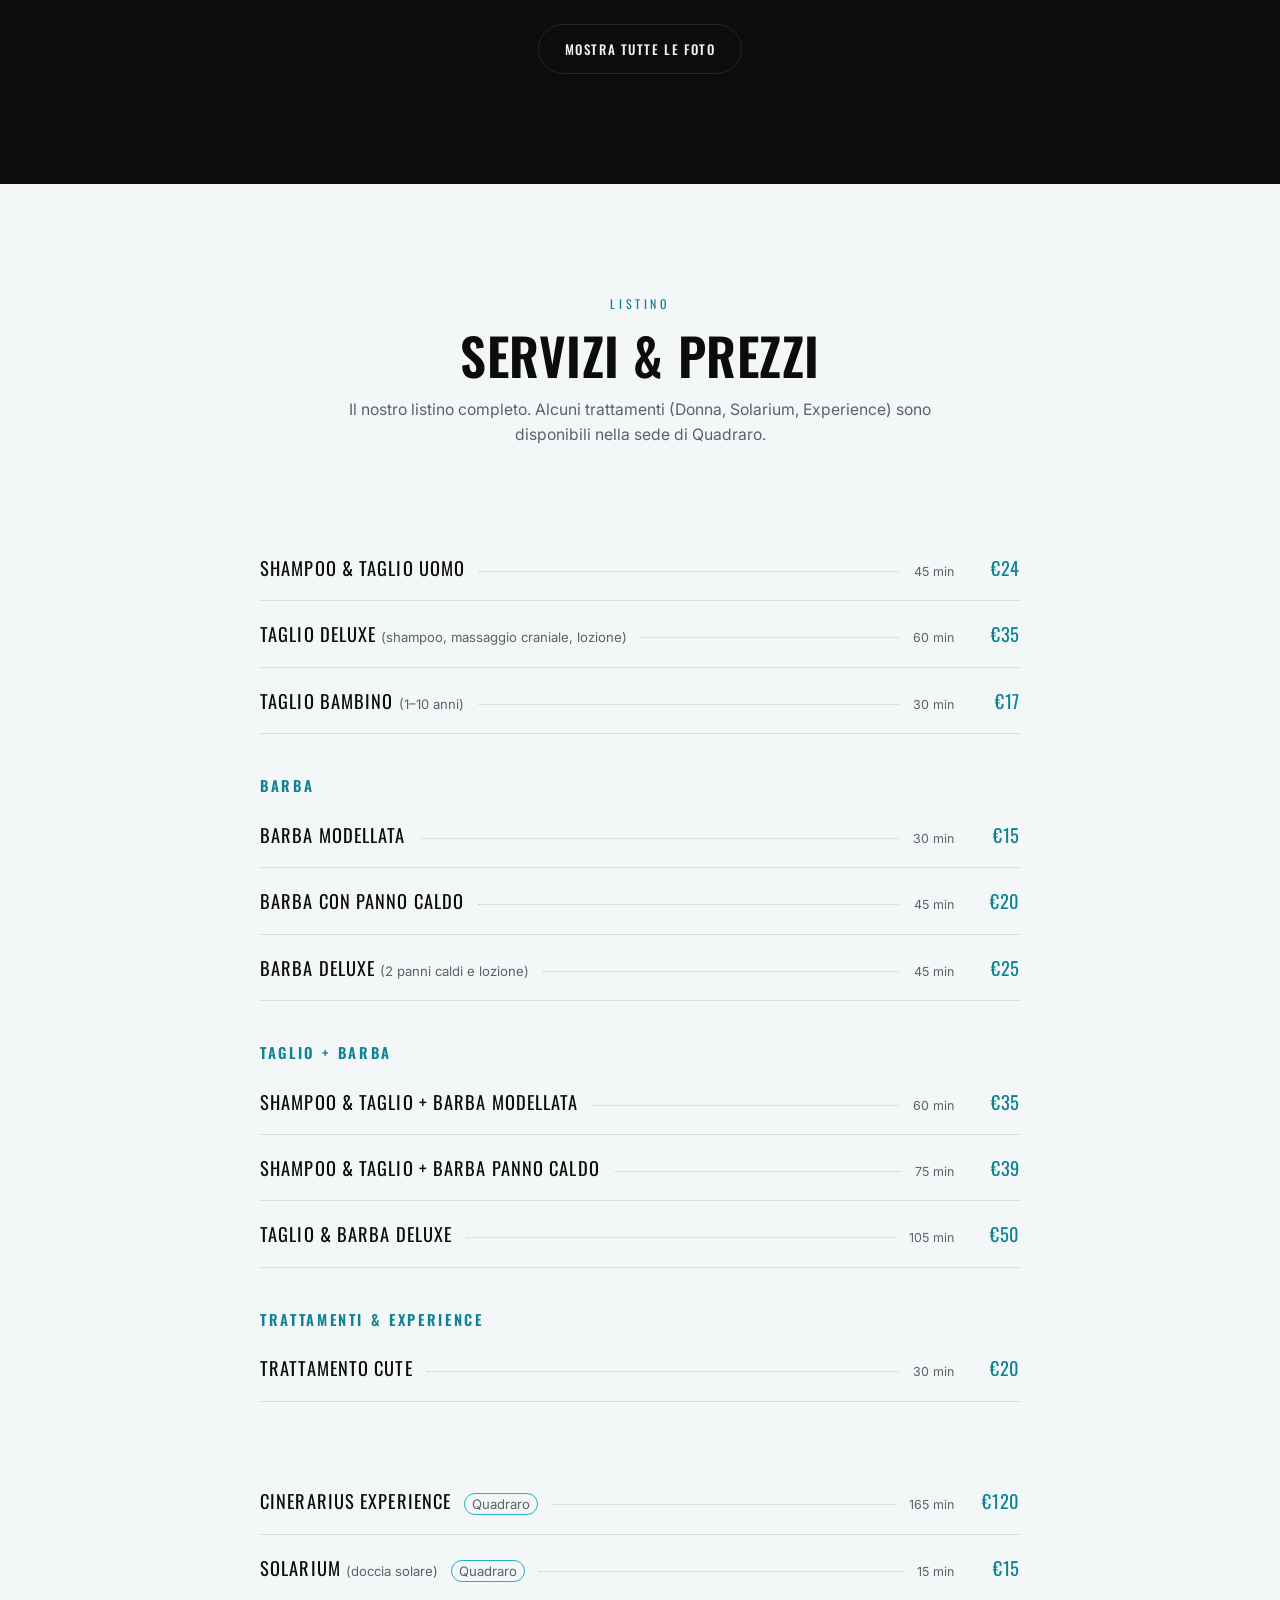
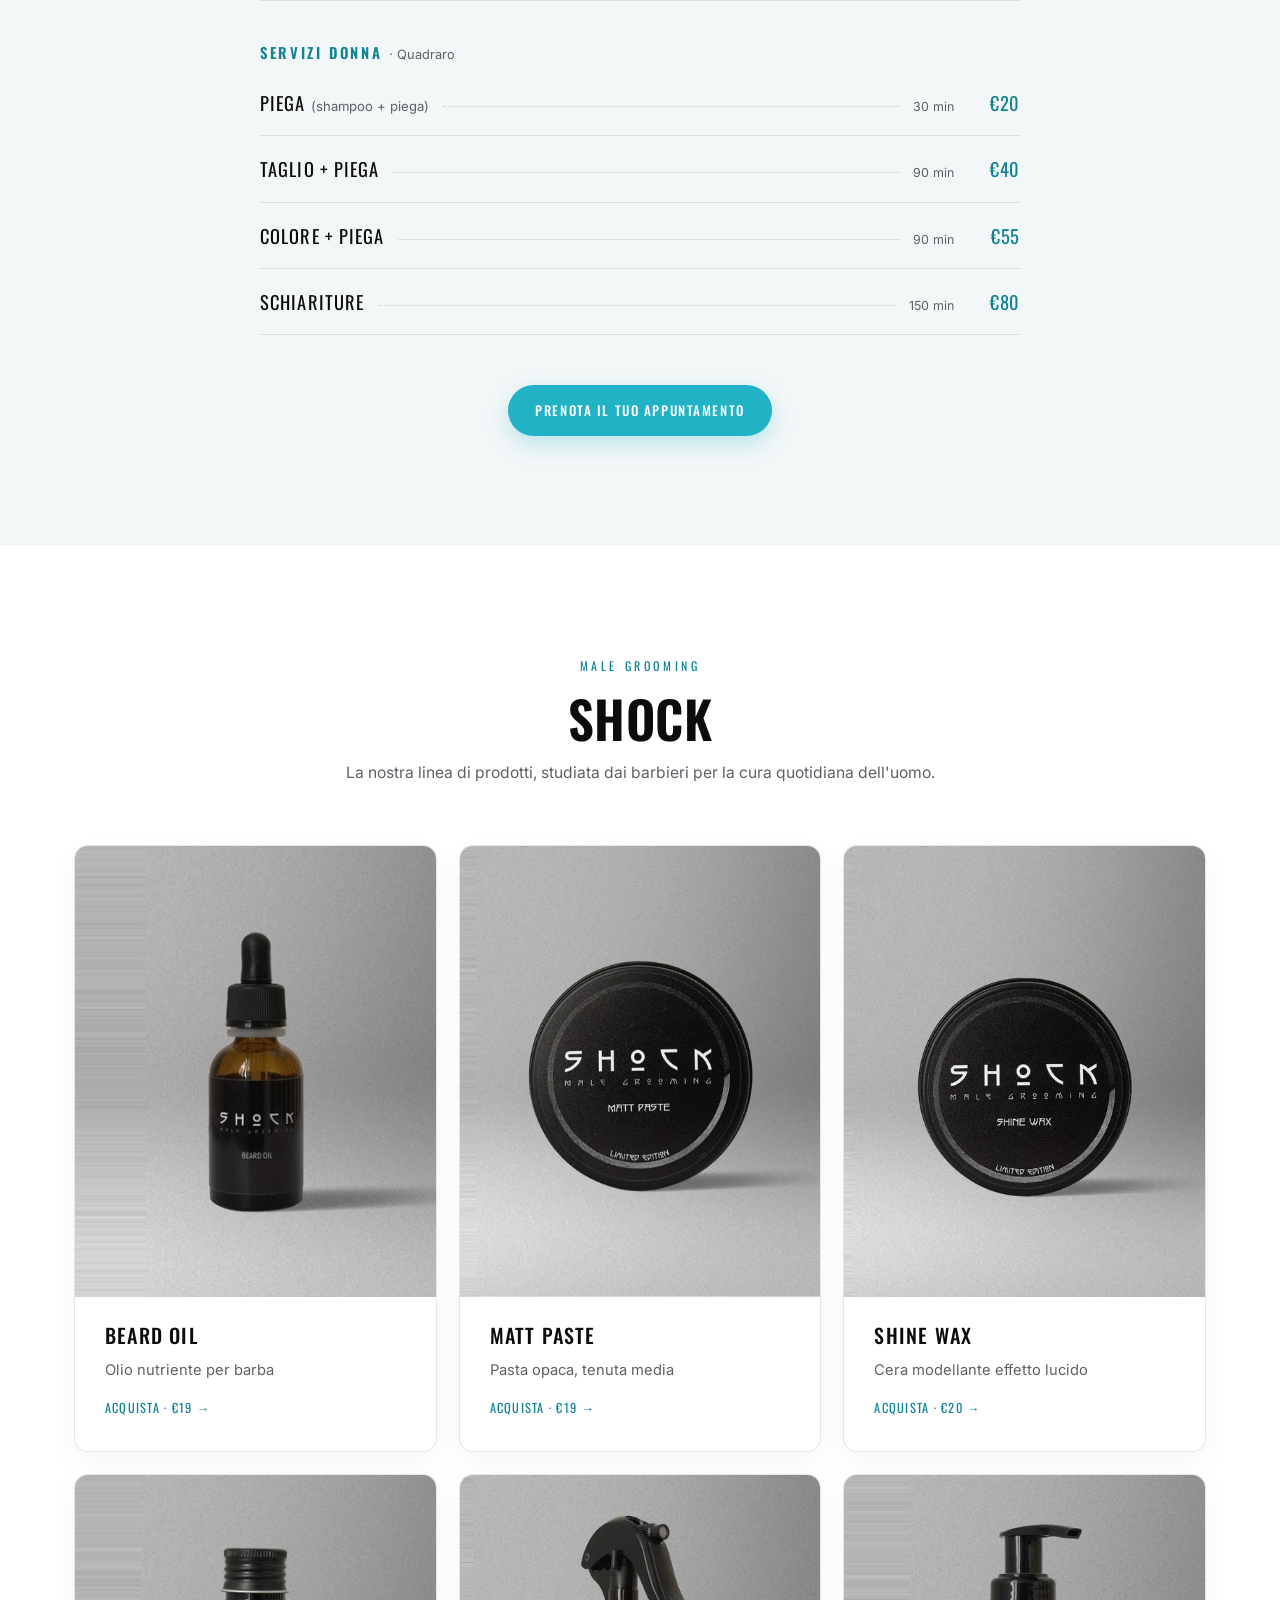
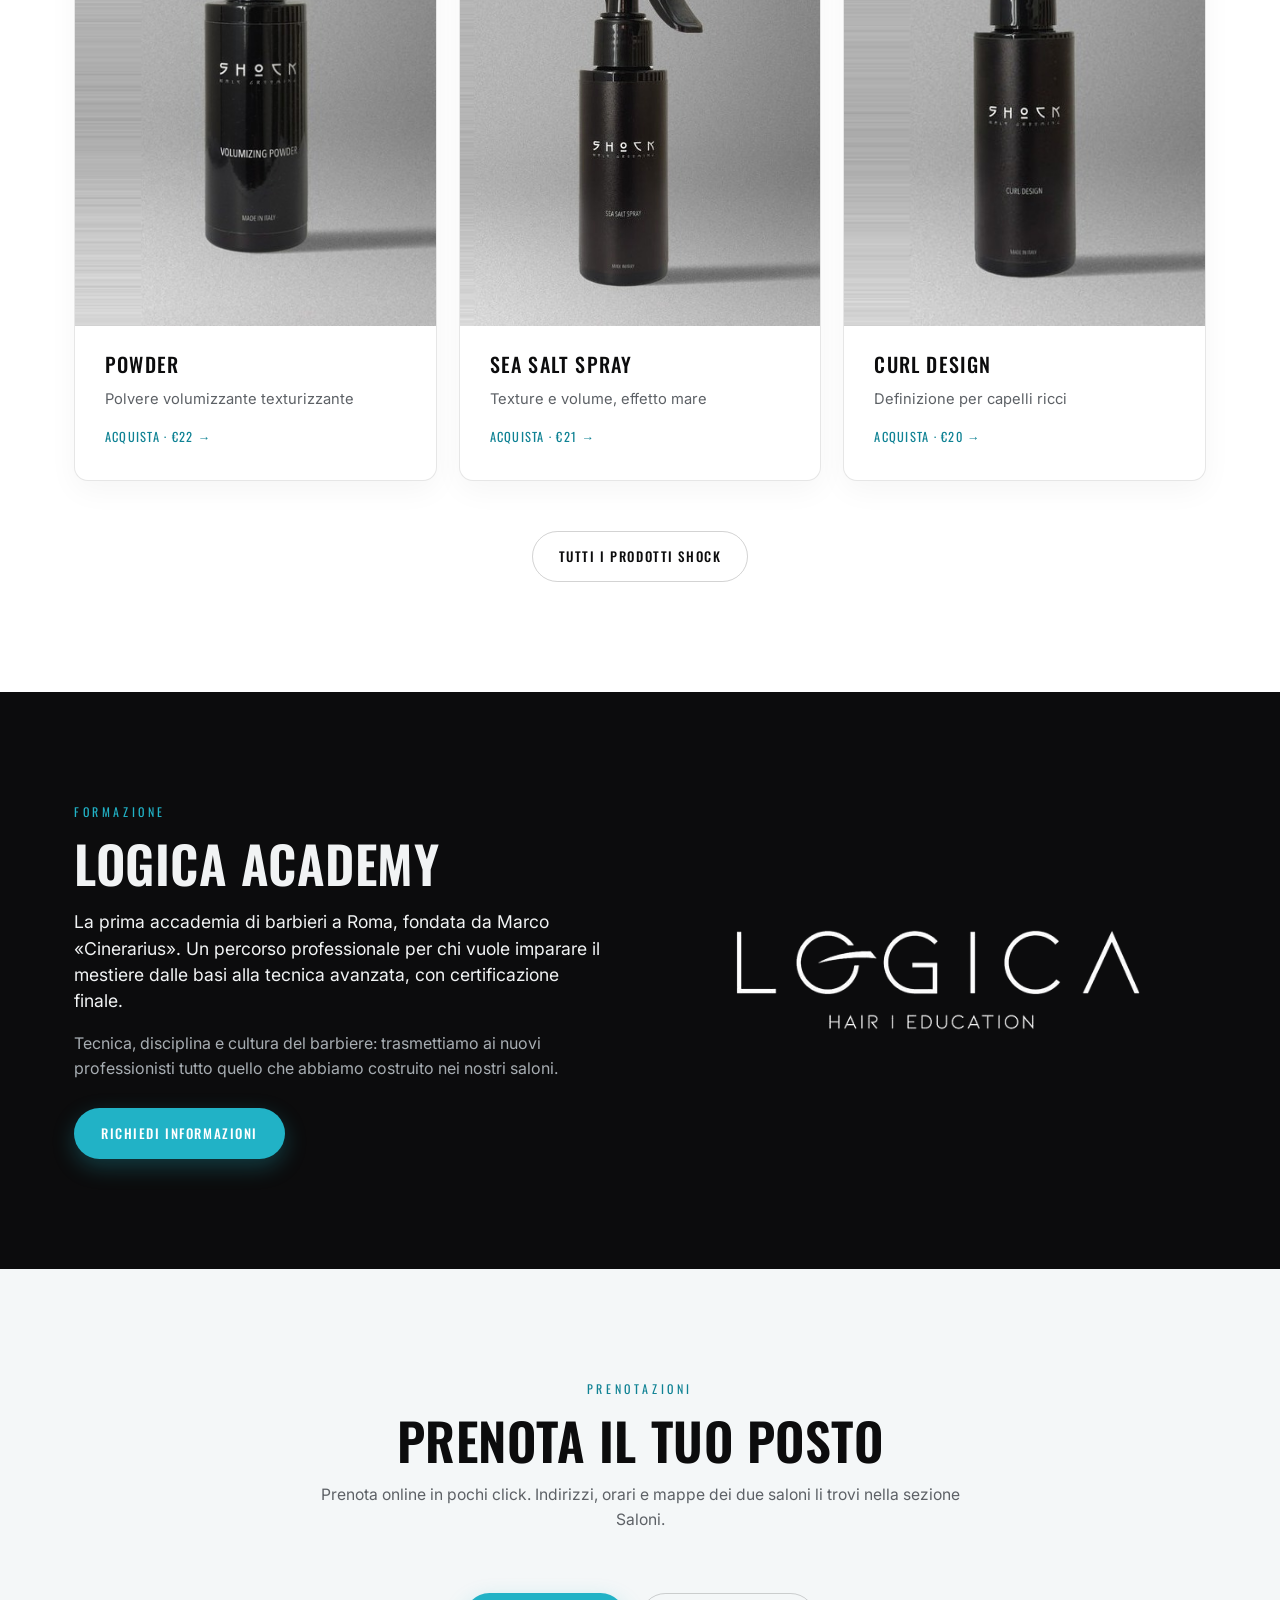
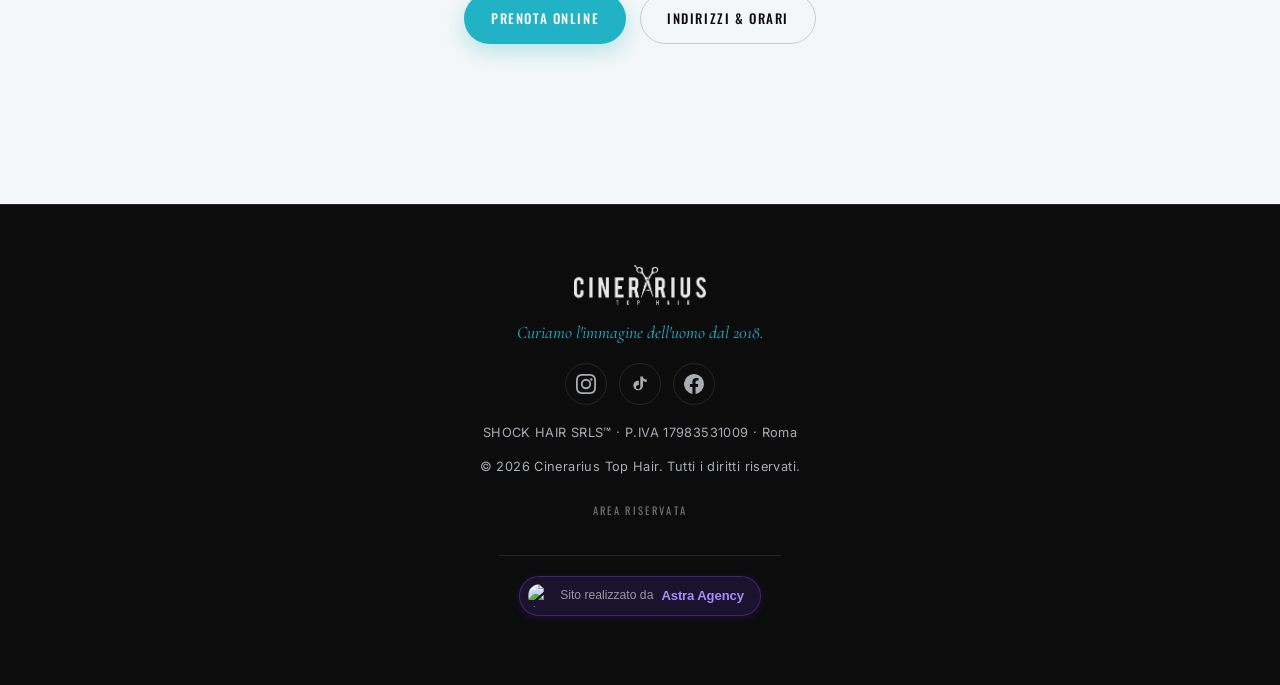
==== commit 833d1b19: "Sito: tracking analytics Astra (anonimo) + badge Astra Agency nel footer - Snippet di tracking anoni" ====
--- a/index.html
+++ b/index.html
@@ -514,6 +514,18 @@
       <p class="footer-legal">SHOCK HAIR SRLS™ · P.IVA 17983531009 · Roma</p>
       <p class="footer-copy">© <span id="year"></span> Cinerarius Top Hair. Tutti i diritti riservati.</p>
       <a class="footer-admin" href="https://cinerarius-admin.jajo-pelliccione.workers.dev/admin" target="_blank" rel="nofollow noopener">Area riservata</a>
+      <div style="text-align:center;padding:20px 20px 0;margin-top:22px;border-top:1px solid rgba(255,255,255,.1);">
+        <a href="https://astragency.it" target="_blank" rel="noopener noreferrer"
+           style="display:inline-flex;align-items:center;gap:8px;text-decoration:none;font-family:sans-serif;
+                  background:rgba(124,58,237,.14);border:1.5px solid rgba(124,58,237,.4);border-radius:50px;
+                  padding:7px 16px 7px 8px;box-shadow:0 2px 10px rgba(124,58,237,.15);transition:all .2s;"
+           onmouseover="this.style.background='rgba(124,58,237,.26)';this.style.borderColor='rgba(124,58,237,.7)';this.style.boxShadow='0 4px 18px rgba(124,58,237,.28)';this.style.transform='translateY(-1px)'"
+           onmouseout="this.style.background='rgba(124,58,237,.14)';this.style.borderColor='rgba(124,58,237,.4)';this.style.boxShadow='0 2px 10px rgba(124,58,237,.15)';this.style.transform='translateY(0)'">
+          <img src="https://astragency.it/logo.png" alt="Astra Agency" style="width:24px;height:24px;border-radius:50%;object-fit:cover;flex-shrink:0;display:block;" />
+          <span style="font-size:.76rem;color:rgba(255,255,255,.55);">Sito realizzato da</span>
+          <span style="font-weight:700;color:#a78bfa;font-size:.82rem;letter-spacing:-.01em;">Astra Agency</span>
+        </a>
+      </div>
     </div>
   </footer>
 
@@ -526,5 +538,18 @@
   </div>
 
   <script src="script.js?v=9"></script>
+
+  <!-- Astra analytics (anonimo: nessun cookie, nessun IP, nessun dato personale) -->
+  <script>
+  (function(){
+    try {
+      fetch('https://astra-notify.jacopopelliccione.workers.dev/api/track', {
+        method: 'POST',
+        headers: { 'Content-Type': 'application/json' },
+        body: JSON.stringify({ clientId: 'pqHX4u7FybZVr8ErvscSFWPFJOT2' })
+      }).catch(function(){});
+    } catch(e) {}
+  })();
+  </script>
 </body>
 </html>
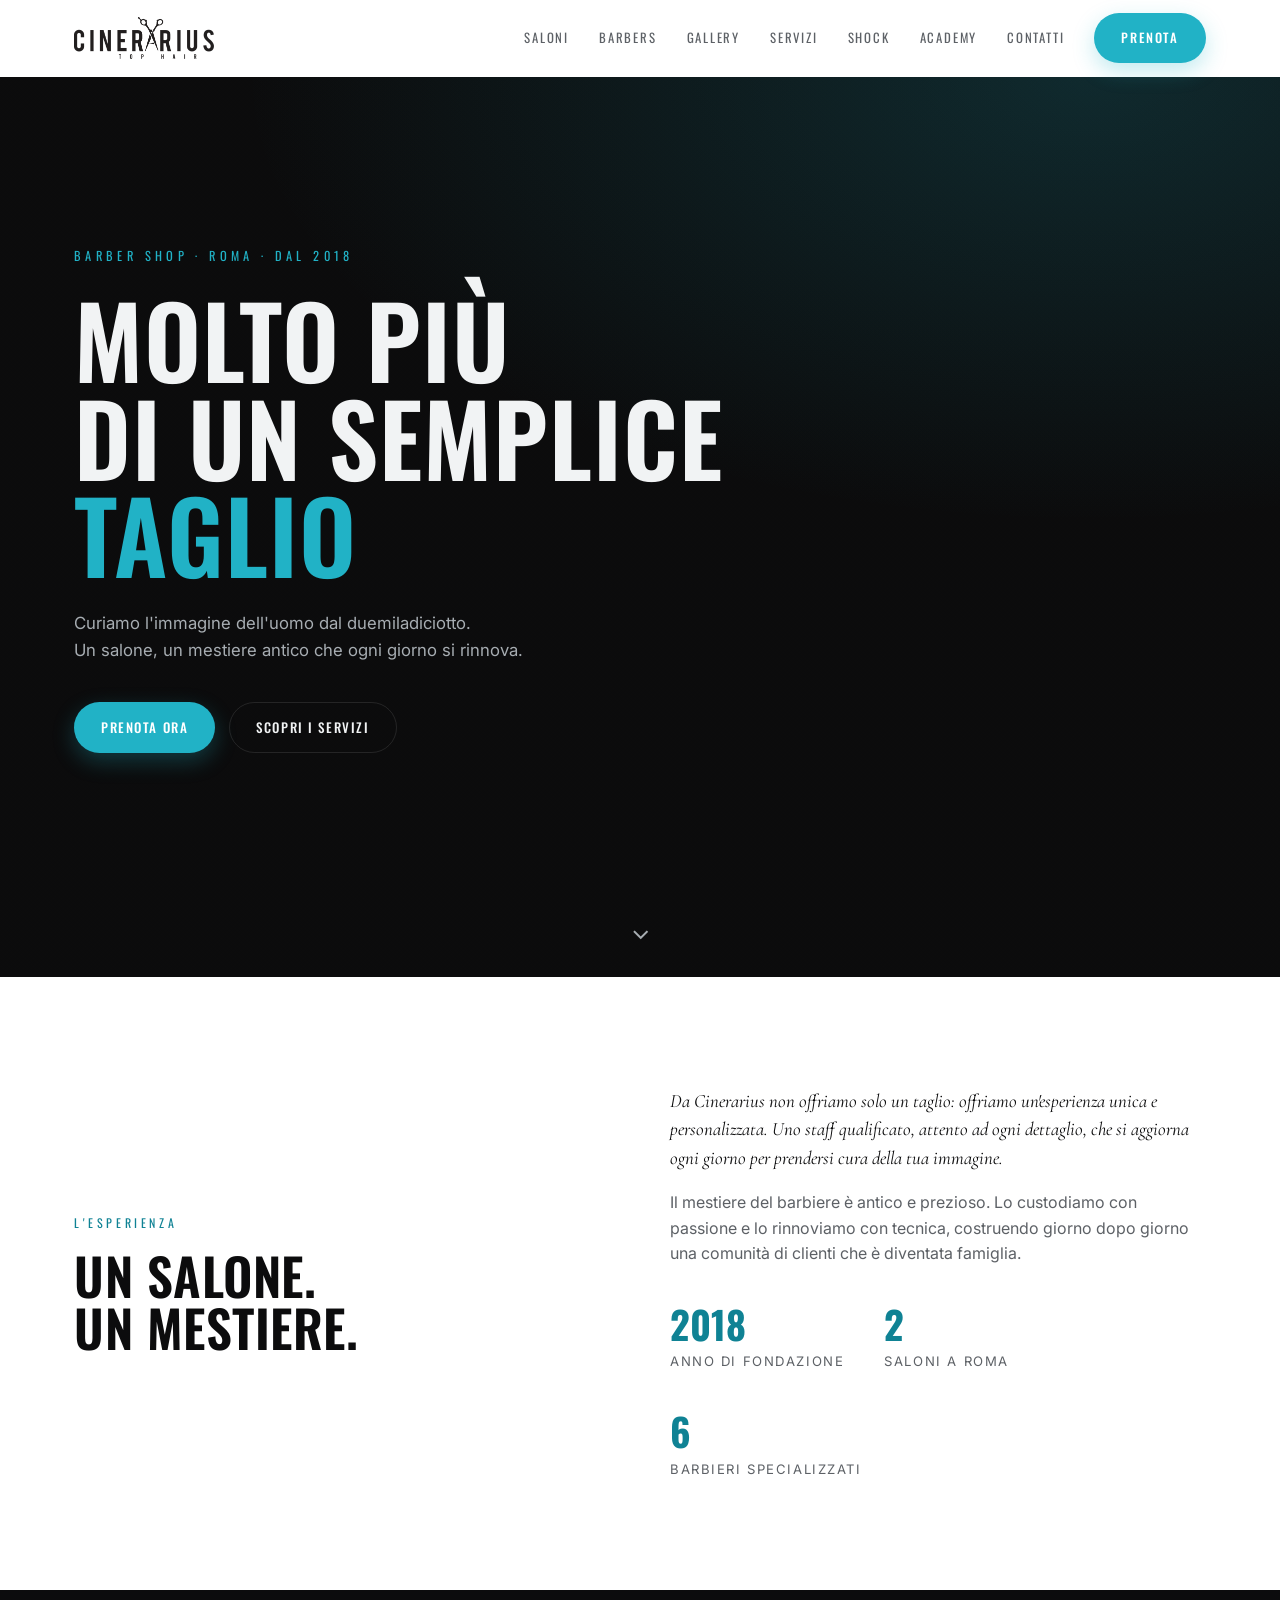
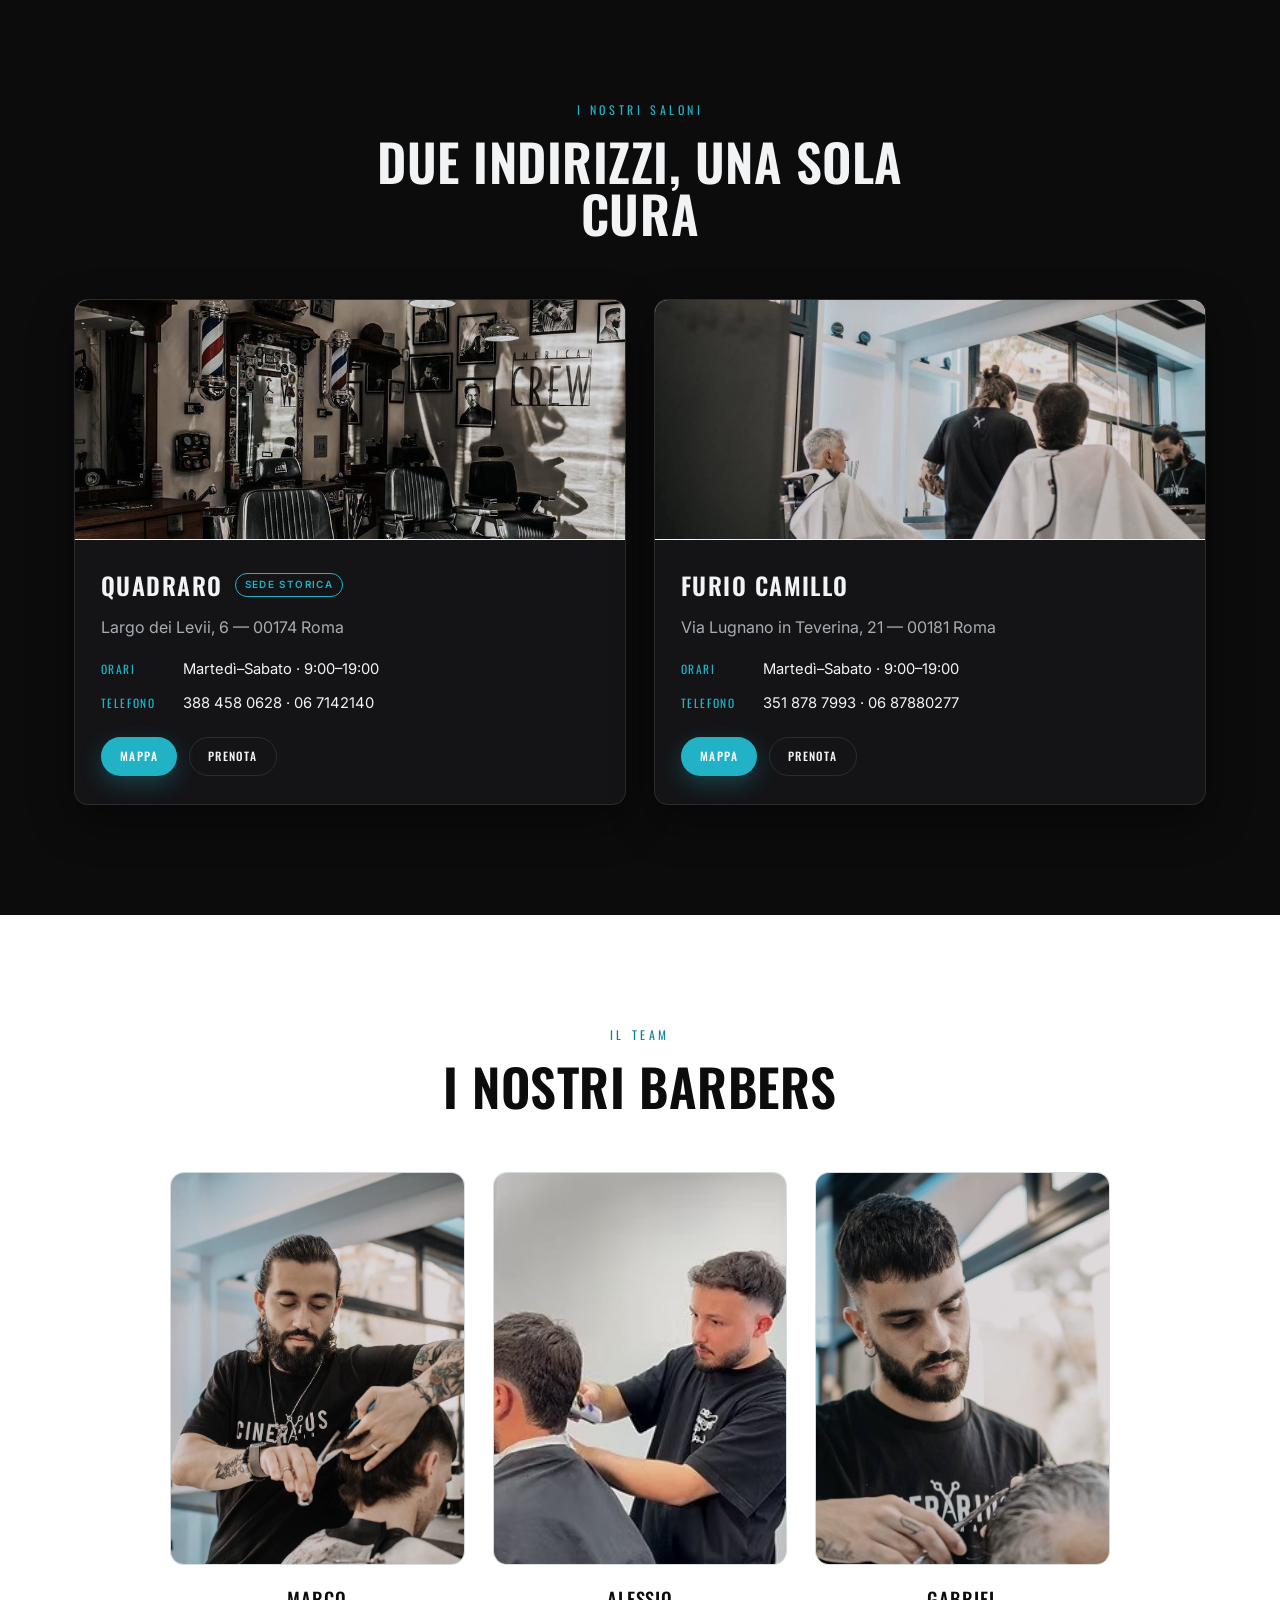
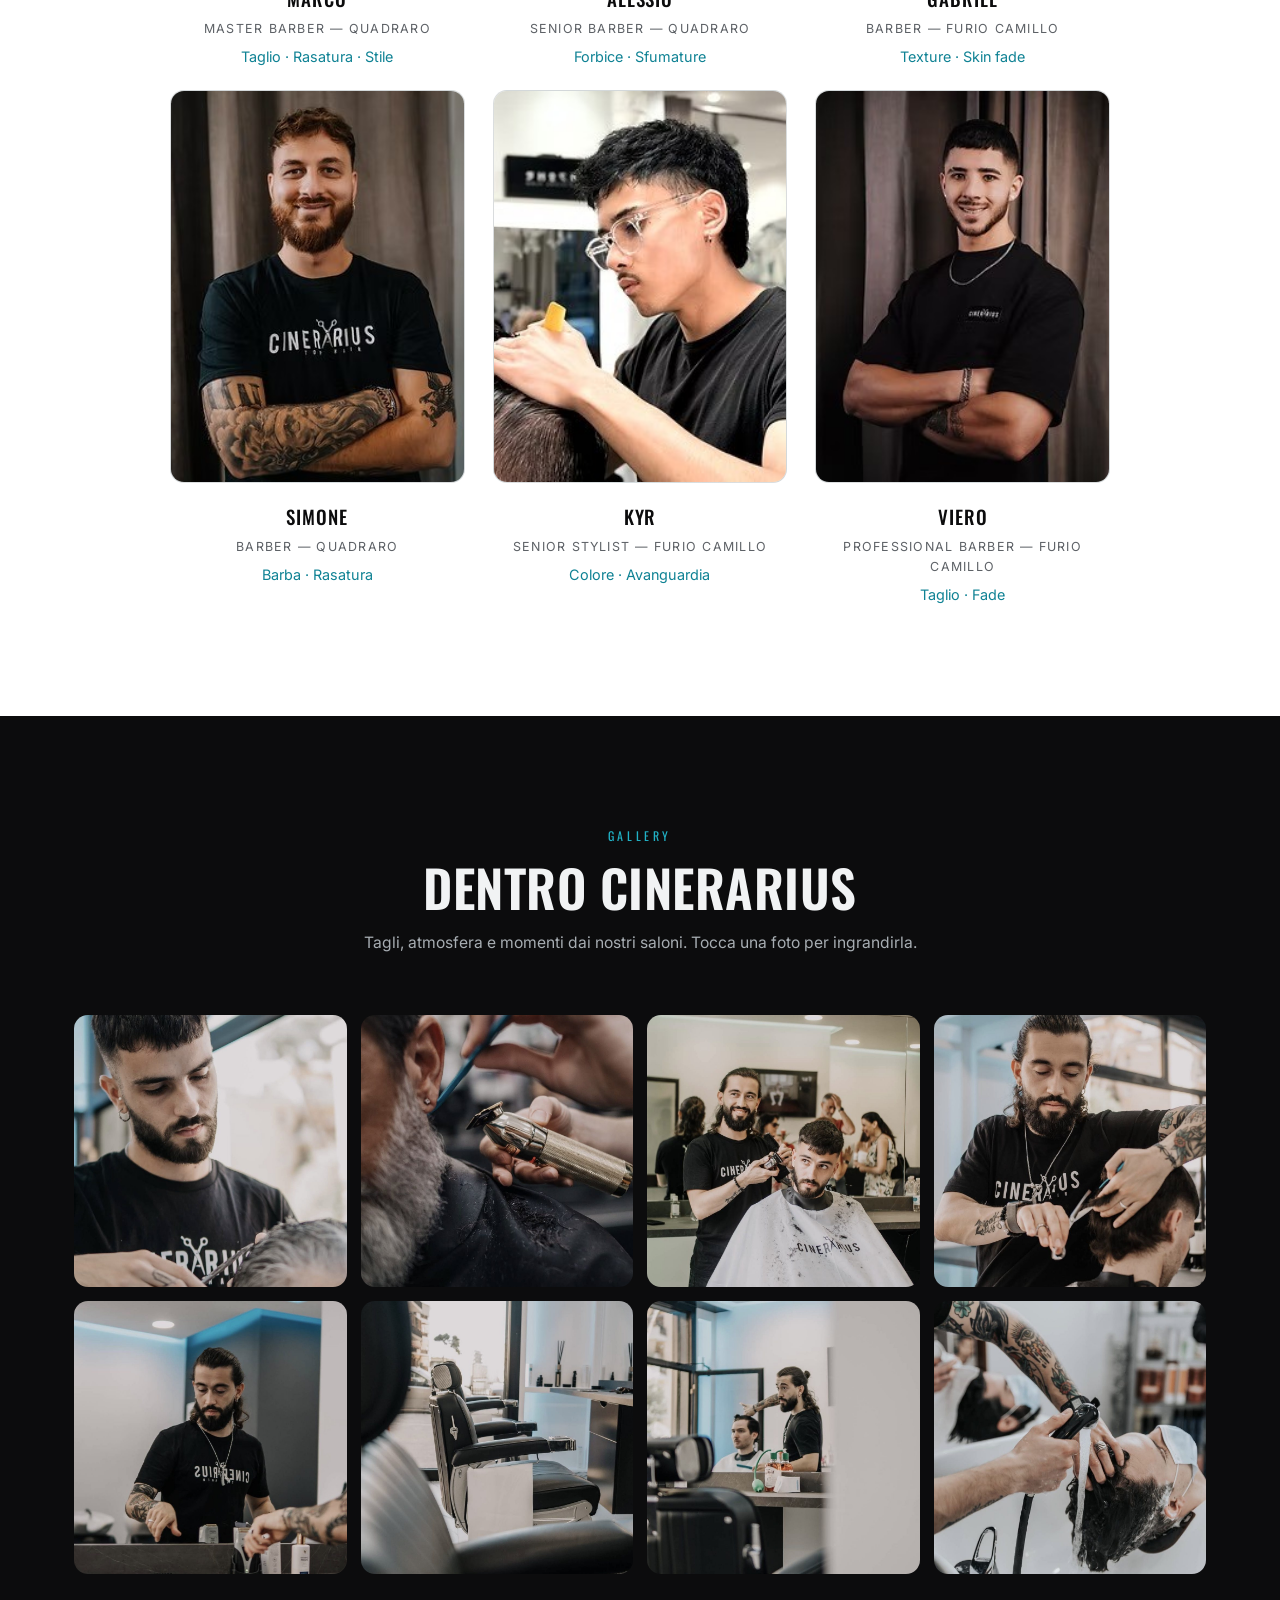
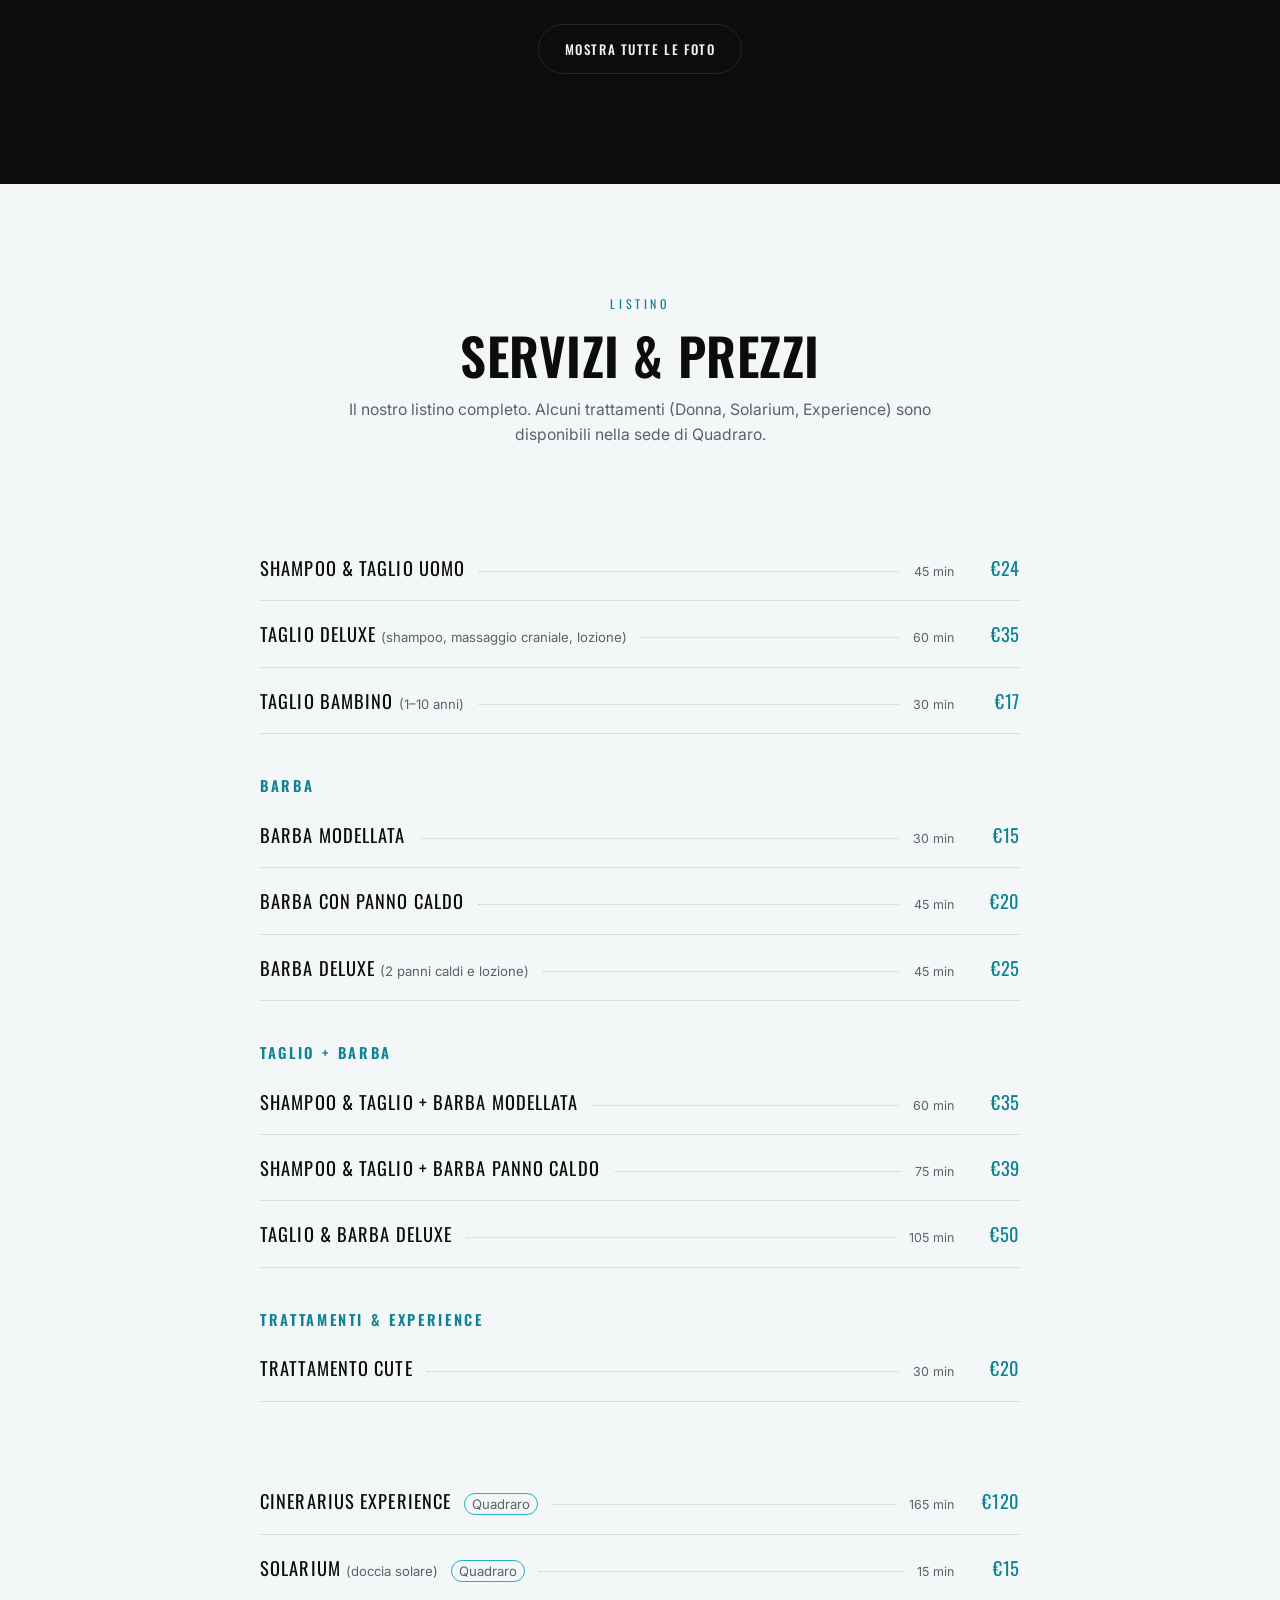
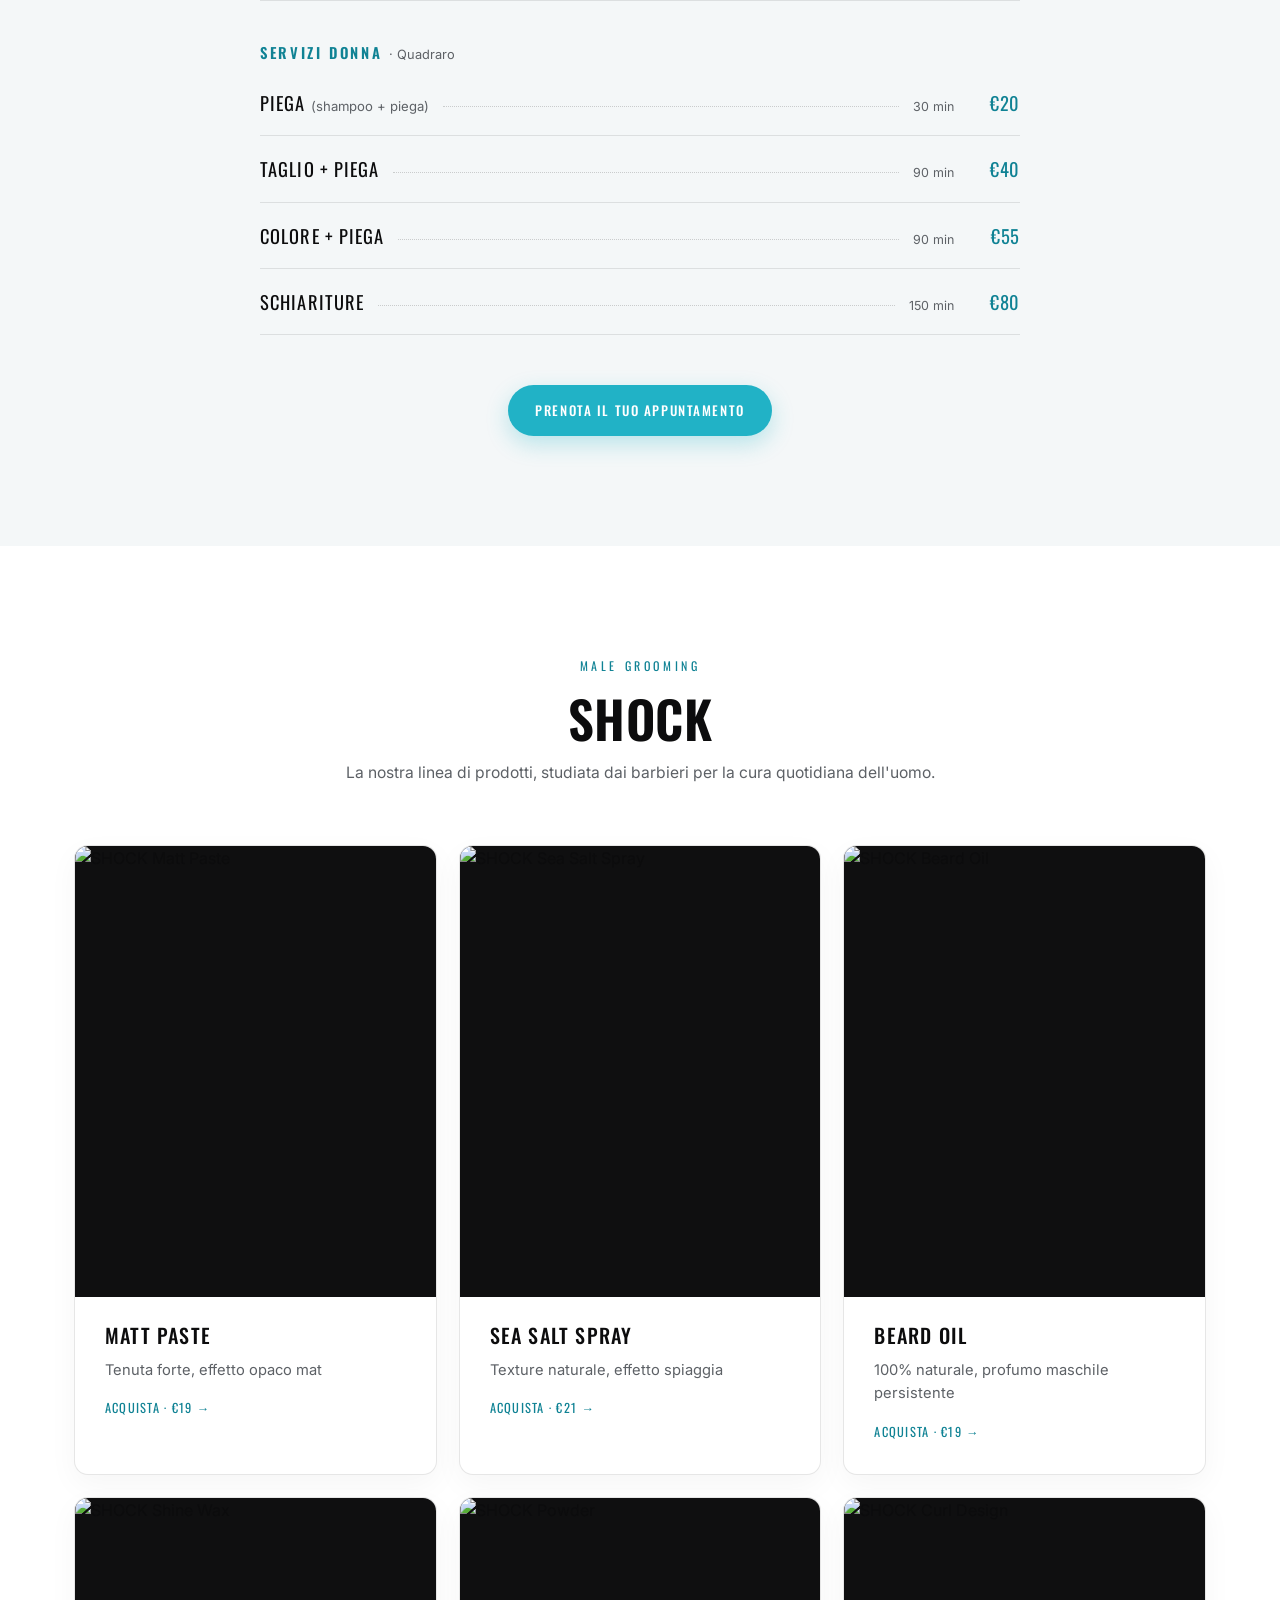
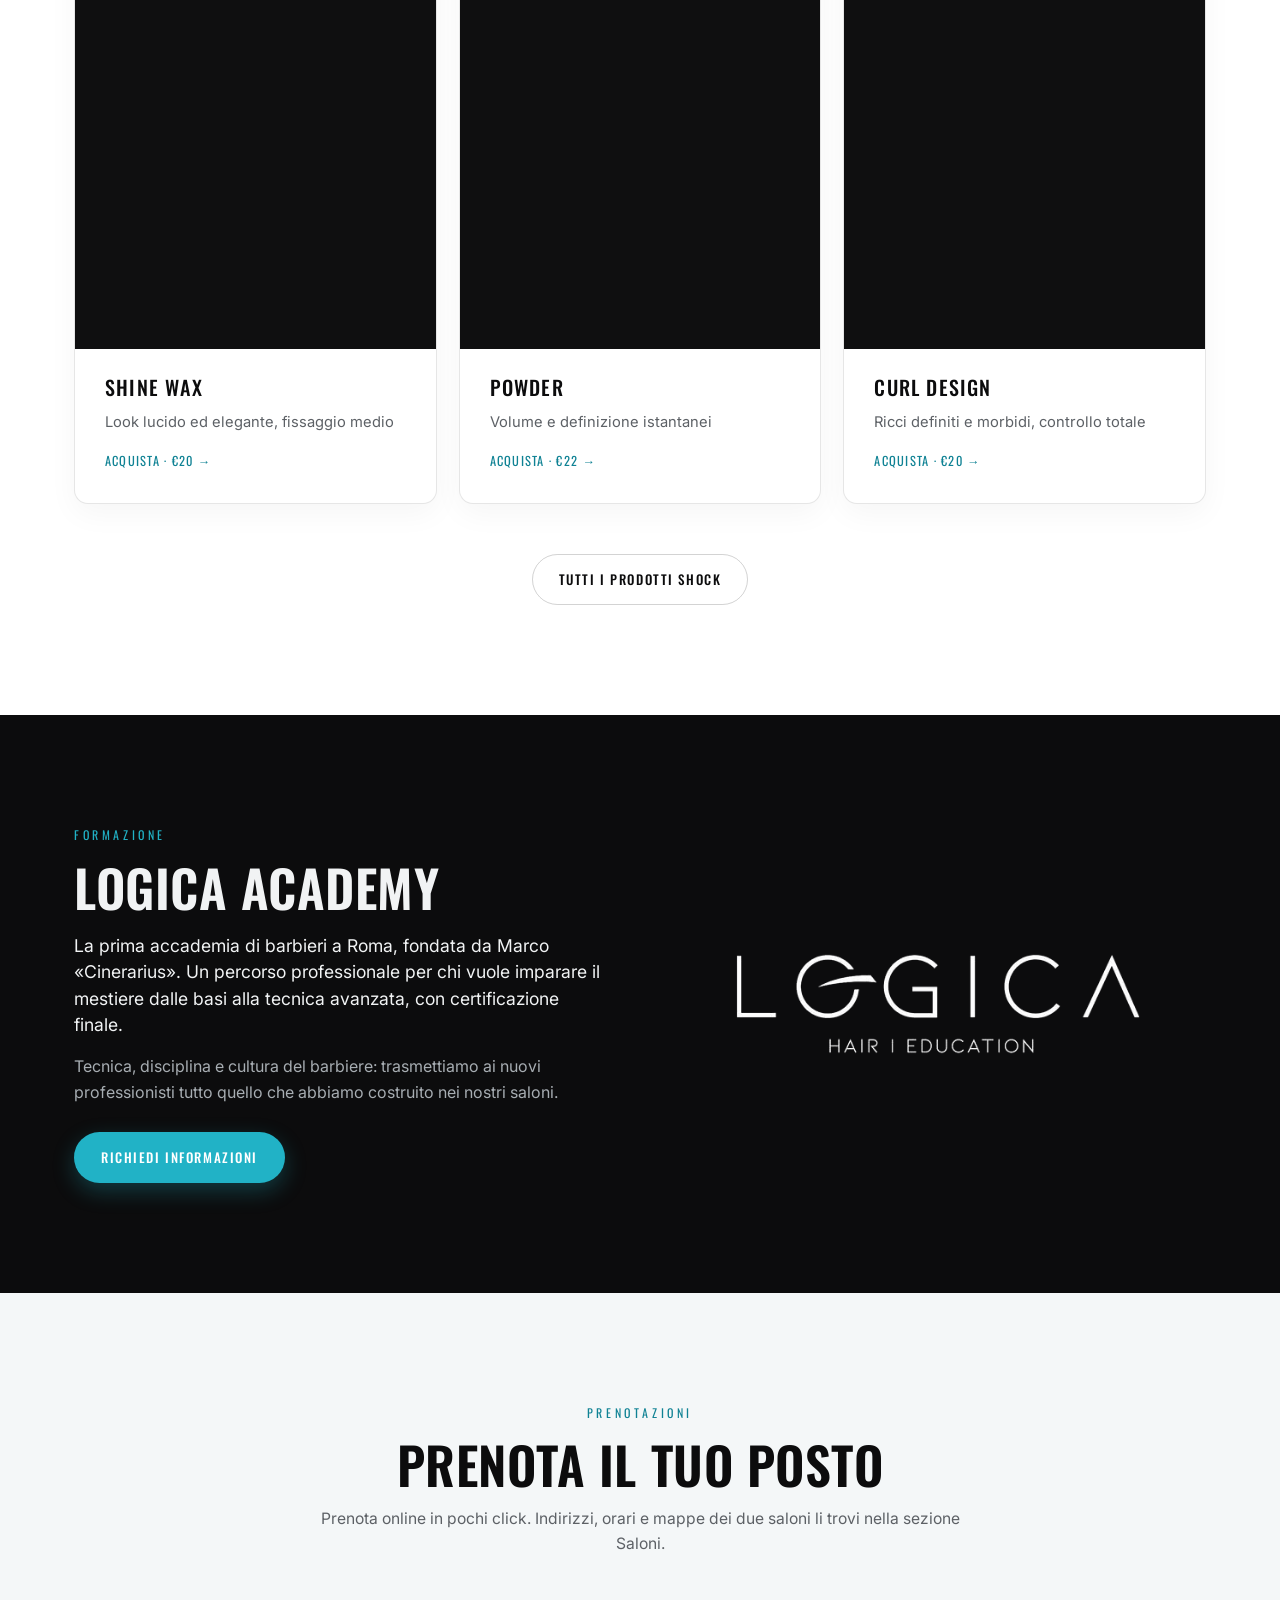
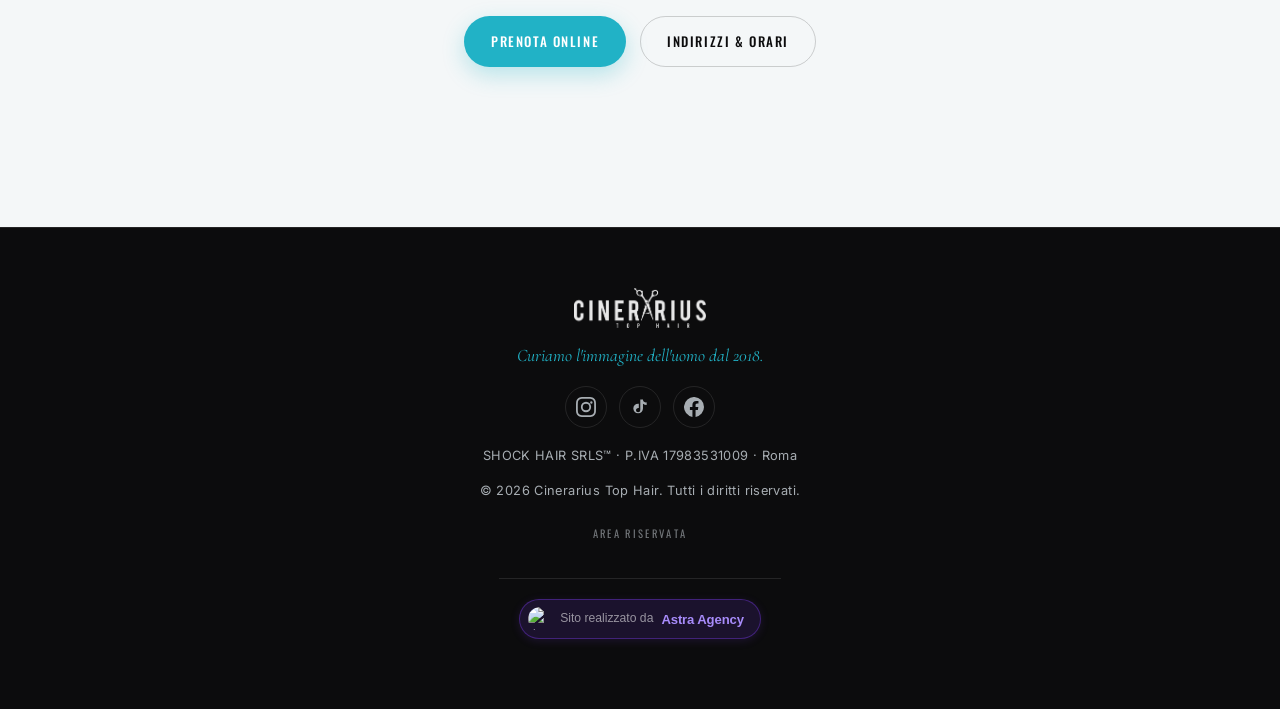
==== commit 88ca7074: "Aggiorna sezione SHOCK: foto CDN, link corretti, descrizioni aggiornate - Foto prodotti: da file loc" ====
--- a/index.html
+++ b/index.html
@@ -38,10 +38,11 @@
   <link rel="apple-touch-icon" href="assets/icon-180.png" />
   <link rel="manifest" href="site.webmanifest" />
 
-  <!-- Fonts -->
+  <!-- Fonts (solo i pesi usati: 400/500/600 — caricamento non bloccante) -->
   <link rel="preconnect" href="https://fonts.googleapis.com" />
   <link rel="preconnect" href="https://fonts.gstatic.com" crossorigin />
-  <link href="https://fonts.googleapis.com/css2?family=Oswald:wght@300;400;500;600;700&family=Inter:wght@300;400;500;600&family=Cormorant+Garamond:ital,wght@0,500;0,600;1,500&display=swap" rel="stylesheet" />
+  <link rel="stylesheet" href="https://fonts.googleapis.com/css2?family=Oswald:wght@400;500;600&family=Inter:wght@400;500;600&family=Cormorant+Garamond:ital,wght@0,500;0,600;1,500&display=swap" media="print" onload="this.media='all'" />
+  <noscript><link rel="stylesheet" href="https://fonts.googleapis.com/css2?family=Oswald:wght@400;500;600&family=Inter:wght@400;500;600&family=Cormorant+Garamond:ital,wght@0,500;0,600;1,500&display=swap" /></noscript>
 
   <link rel="stylesheet" href="styles.css?v=24" />
 
@@ -209,8 +210,8 @@
   <section class="hero">
     <div class="hero-slides" aria-hidden="true">
       <div class="hero-slide" style="background-image:url('foto/image00018.jpeg')"></div>
-      <div class="hero-slide" style="background-image:url('foto/image00003.jpeg')"></div>
-      <div class="hero-slide" style="background-image:url('foto/image00015.jpeg')"></div>
+      <div class="hero-slide" data-bg="foto/image00003.jpeg"></div>
+      <div class="hero-slide" data-bg="foto/image00015.jpeg"></div>
     </div>
     <div class="hero-bg" aria-hidden="true"></div>
     <div class="container hero-inner">
@@ -440,26 +441,26 @@
         <p class="section-note">La nostra linea di prodotti, studiata dai barbieri per la cura quotidiana dell'uomo.</p>
       </div>
       <div class="product-grid">
-        <a class="product-card reveal" href="https://shockmalegrooming.com/products/shock-beard-oil" target="_blank" rel="noopener">
-          <img class="product-img" src="assets/products/beard-oil.jpg?v=3" alt="SHOCK Beard Oil" loading="lazy" /><h3>Beard Oil</h3><p>Olio nutriente per barba</p><span class="product-cta">Acquista · €19 →</span>
-        </a>
-        <a class="product-card reveal" href="https://shockmalegrooming.com/products/shock%E2%84%A2-matt-paste" target="_blank" rel="noopener">
-          <img class="product-img" src="assets/products/matt-paste.jpg?v=3" alt="SHOCK Matt Paste" loading="lazy" /><h3>Matt Paste</h3><p>Pasta opaca, tenuta media</p><span class="product-cta">Acquista · €19 →</span>
-        </a>
-        <a class="product-card reveal" href="https://shockmalegrooming.com/products/shock%E2%84%A2-shine-wax" target="_blank" rel="noopener">
-          <img class="product-img" src="assets/products/shine-wax.jpg?v=3" alt="SHOCK Shine Wax" loading="lazy" /><h3>Shine Wax</h3><p>Cera modellante effetto lucido</p><span class="product-cta">Acquista · €20 →</span>
-        </a>
-        <a class="product-card reveal" href="https://shockmalegrooming.com/products/copia-del-shock%E2%84%A2-sea-salt-spray" target="_blank" rel="noopener">
-          <img class="product-img" src="assets/products/powder.jpg?v=3" alt="SHOCK Powder" loading="lazy" /><h3>Powder</h3><p>Polvere volumizzante texturizzante</p><span class="product-cta">Acquista · €22 →</span>
-        </a>
-        <a class="product-card reveal" href="https://shockmalegrooming.com/products/shock%E2%84%A2-sea-salt-spray" target="_blank" rel="noopener">
-          <img class="product-img" src="assets/products/sea-salt-spray.jpg?v=3" alt="SHOCK Sea Salt Spray" loading="lazy" /><h3>Sea Salt Spray</h3><p>Texture e volume, effetto mare</p><span class="product-cta">Acquista · €21 →</span>
-        </a>
-        <a class="product-card reveal" href="https://shockmalegrooming.com/products/curl-design" target="_blank" rel="noopener">
-          <img class="product-img" src="assets/products/curl-design.jpg?v=3" alt="SHOCK Curl Design" loading="lazy" /><h3>Curl Design</h3><p>Definizione per capelli ricci</p><span class="product-cta">Acquista · €20 →</span>
-        </a>
-      </div>
-      <div class="center reveal"><a href="https://shockmalegrooming.com/collections/all" target="_blank" rel="noopener" class="btn btn-ghost">Tutti i prodotti SHOCK</a></div>
+        <a class="product-card reveal" href="https://shockmalegrooming.com#prodotti" target="_blank" rel="noopener">
+          <img class="product-img" src="https://cdn.shopify.com/s/files/1/0554/8320/3759/files/36E4B50E-1323-42BB-B7E7-650786DFFE99.png" alt="SHOCK Matt Paste" loading="lazy" /><h3>Matt Paste</h3><p>Tenuta forte, effetto opaco mat</p><span class="product-cta">Acquista · €19 →</span>
+        </a>
+        <a class="product-card reveal" href="https://shockmalegrooming.com#prodotti" target="_blank" rel="noopener">
+          <img class="product-img" src="https://cdn.shopify.com/s/files/1/0554/8320/3759/files/DB841FAE-A607-434E-B2F9-B5CA7236E5D6.jpg" alt="SHOCK Sea Salt Spray" loading="lazy" /><h3>Sea Salt Spray</h3><p>Texture naturale, effetto spiaggia</p><span class="product-cta">Acquista · €21 →</span>
+        </a>
+        <a class="product-card reveal" href="https://shockmalegrooming.com#prodotti" target="_blank" rel="noopener">
+          <img class="product-img" src="https://cdn.shopify.com/s/files/1/0554/8320/3759/files/02300A3C-06FE-47B8-99C6-E02B93B49F1E.png" alt="SHOCK Beard Oil" loading="lazy" /><h3>Beard Oil</h3><p>100% naturale, profumo maschile persistente</p><span class="product-cta">Acquista · €19 →</span>
+        </a>
+        <a class="product-card reveal" href="https://shockmalegrooming.com#prodotti" target="_blank" rel="noopener">
+          <img class="product-img" src="https://cdn.shopify.com/s/files/1/0554/8320/3759/files/BB31D282-BD04-42CB-8FEE-6BDDC6A46612.jpg" alt="SHOCK Shine Wax" loading="lazy" /><h3>Shine Wax</h3><p>Look lucido ed elegante, fissaggio medio</p><span class="product-cta">Acquista · €20 →</span>
+        </a>
+        <a class="product-card reveal" href="https://shockmalegrooming.com#prodotti" target="_blank" rel="noopener">
+          <img class="product-img" src="https://cdn.shopify.com/s/files/1/0554/8320/3759/files/787DD52F-4B11-4EF7-8770-8B924AC7483D.png" alt="SHOCK Powder" loading="lazy" /><h3>Powder</h3><p>Volume e definizione istantanei</p><span class="product-cta">Acquista · €22 →</span>
+        </a>
+        <a class="product-card reveal" href="https://shockmalegrooming.com#prodotti" target="_blank" rel="noopener">
+          <img class="product-img" src="https://cdn.shopify.com/s/files/1/0554/8320/3759/files/A178A866-A5E0-4FA0-B706-DB7ED9E49E9E.jpg" alt="SHOCK Curl Design" loading="lazy" /><h3>Curl Design</h3><p>Ricci definiti e morbidi, controllo totale</p><span class="product-cta">Acquista · €20 →</span>
+        </a>
+      </div>
+      <div class="center reveal"><a href="https://shockmalegrooming.com" target="_blank" rel="noopener" class="btn btn-ghost">Tutti i prodotti SHOCK</a></div>
     </div>
   </section>
 
@@ -537,7 +538,7 @@
     <button class="lb-btn lb-next" id="lbNext" aria-label="Foto successiva">&#8250;</button>
   </div>
 
-  <script src="script.js?v=9"></script>
+  <script src="script.js?v=10" defer></script>
 
   <!-- Astra analytics (anonimo: nessun cookie, nessun IP, nessun dato personale) -->
   <script>
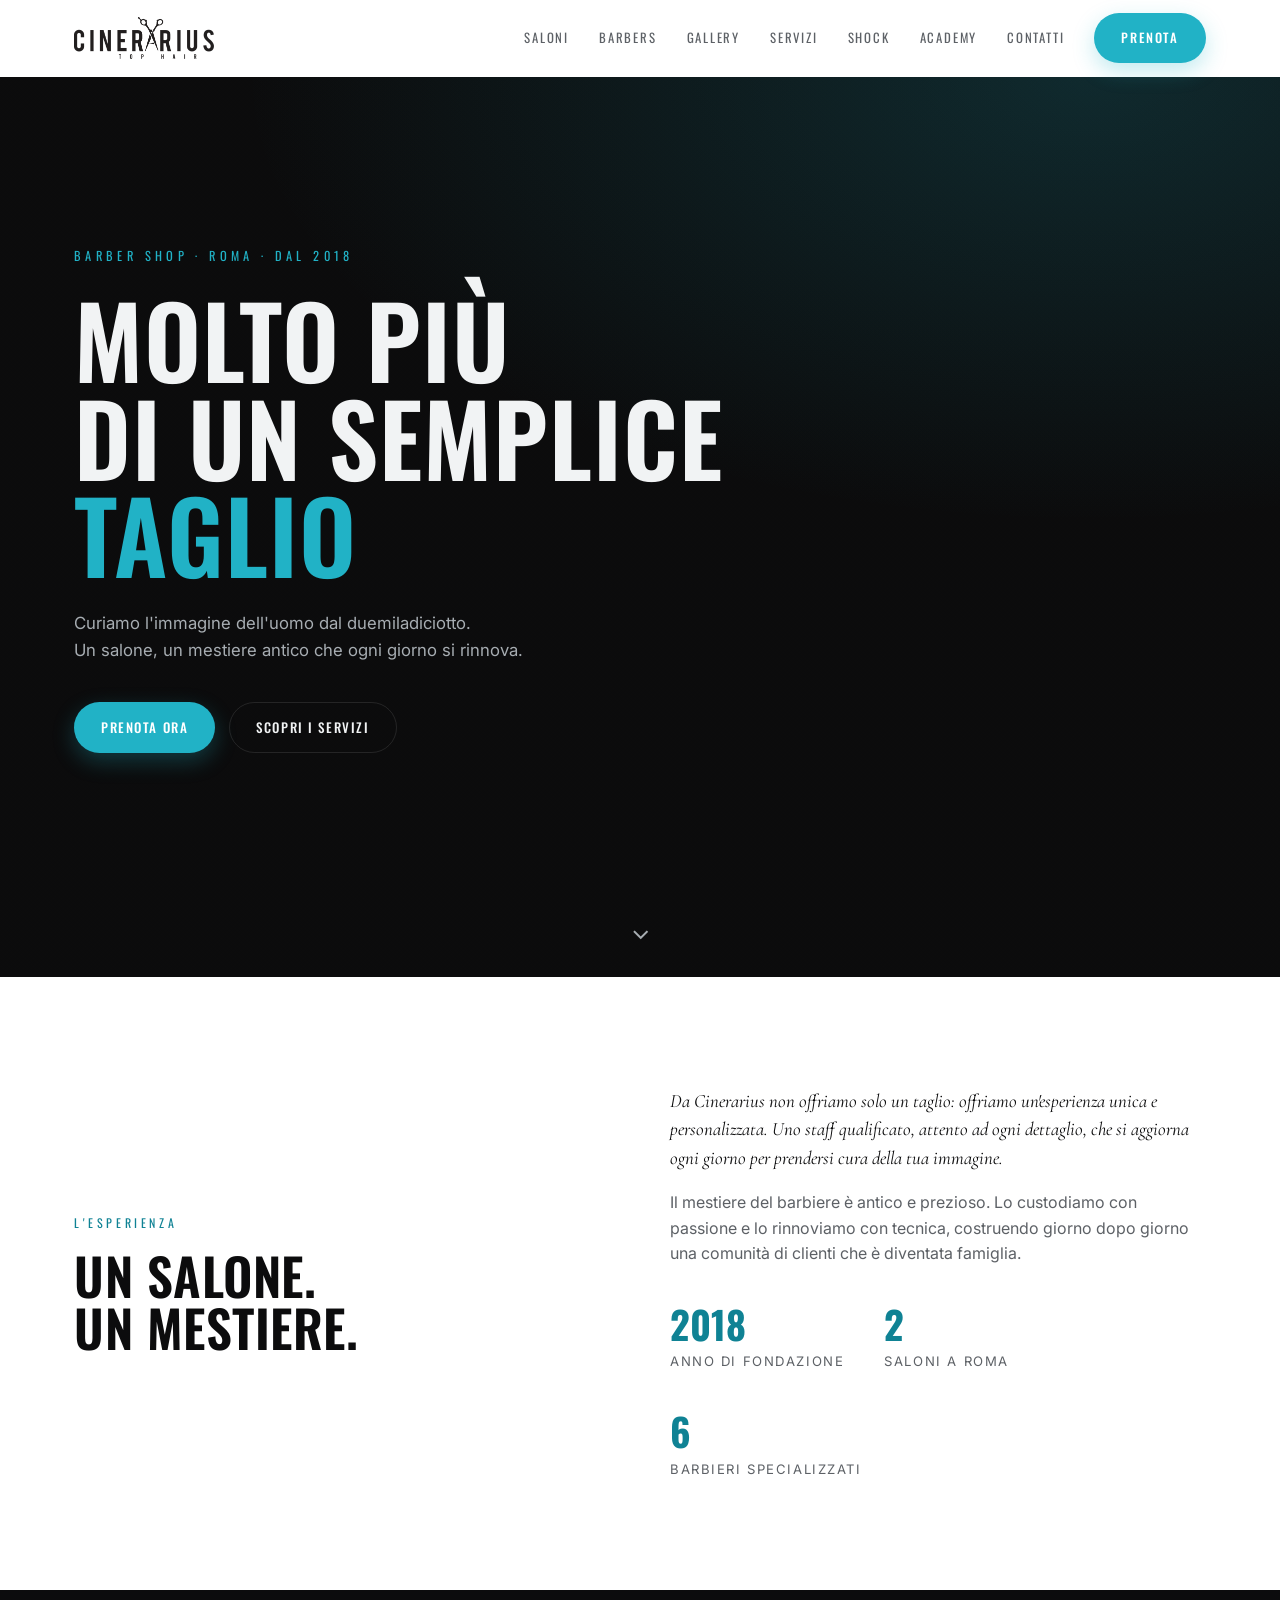
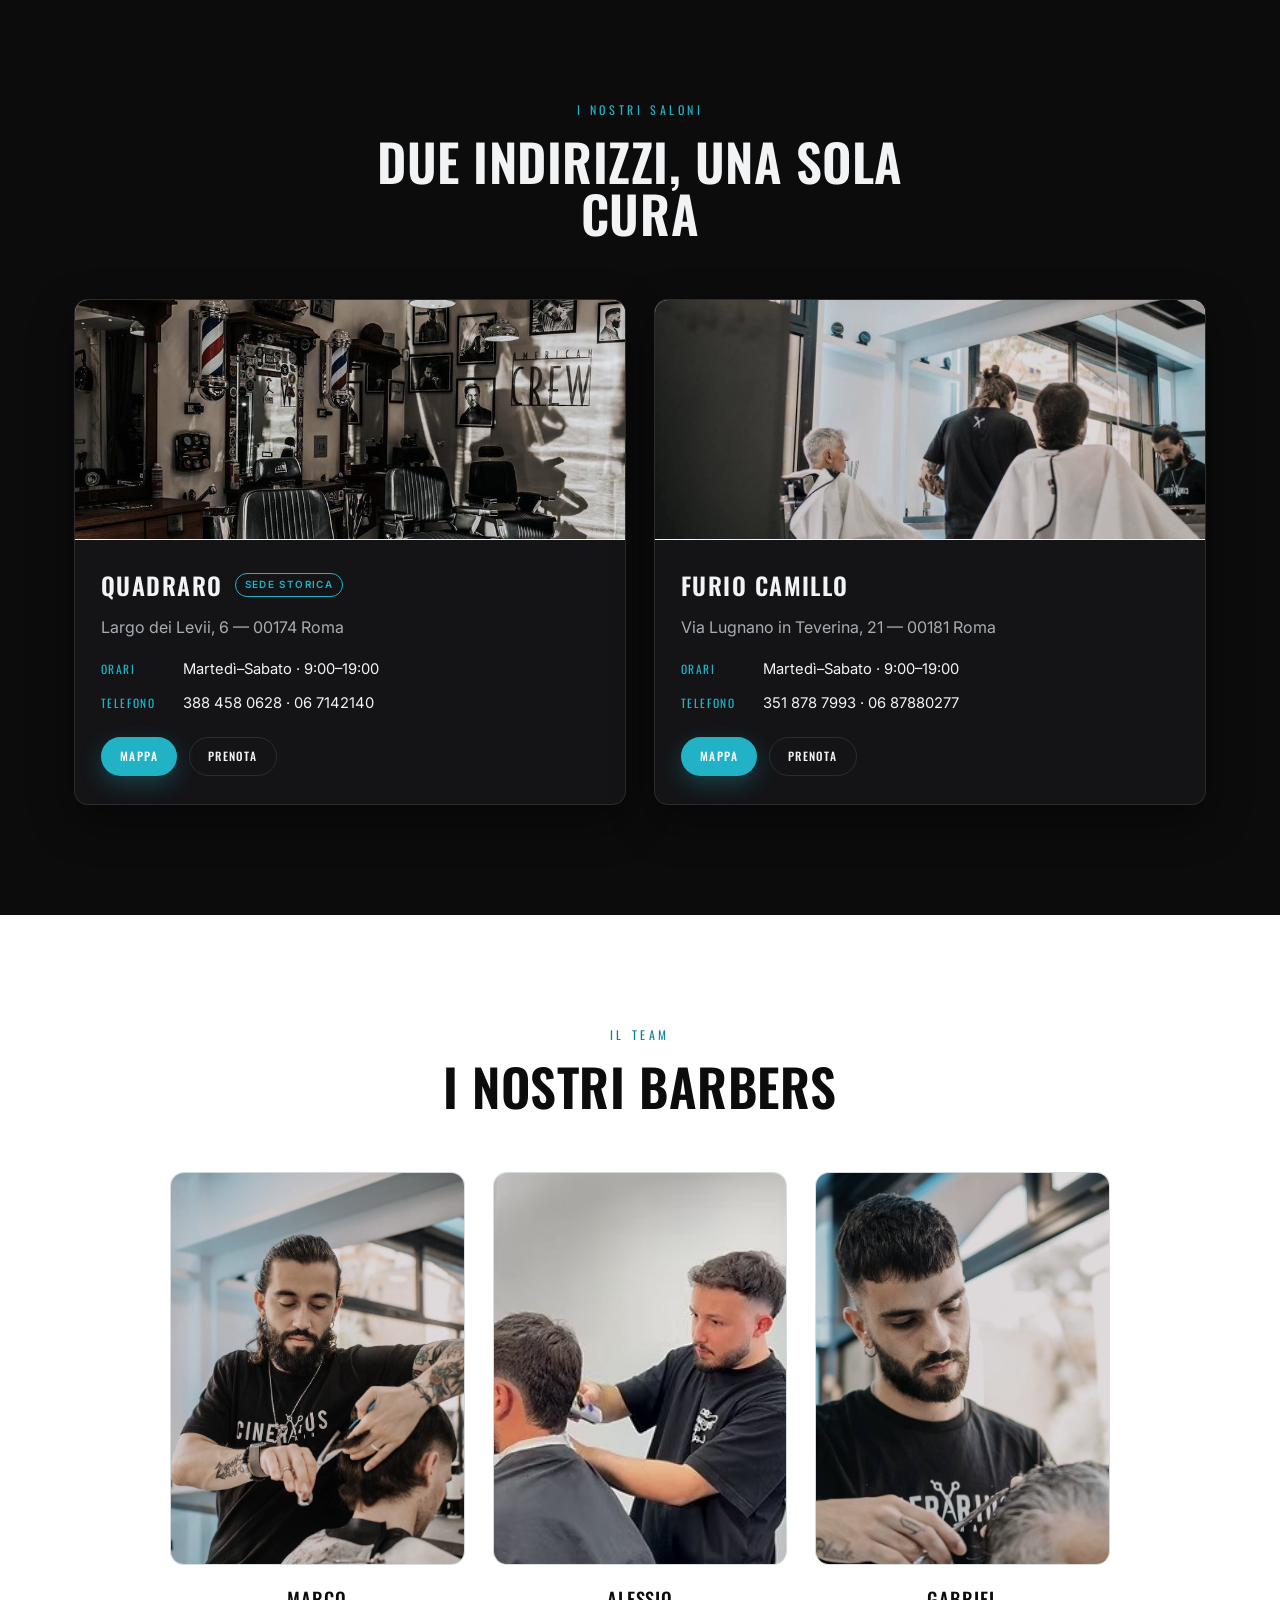
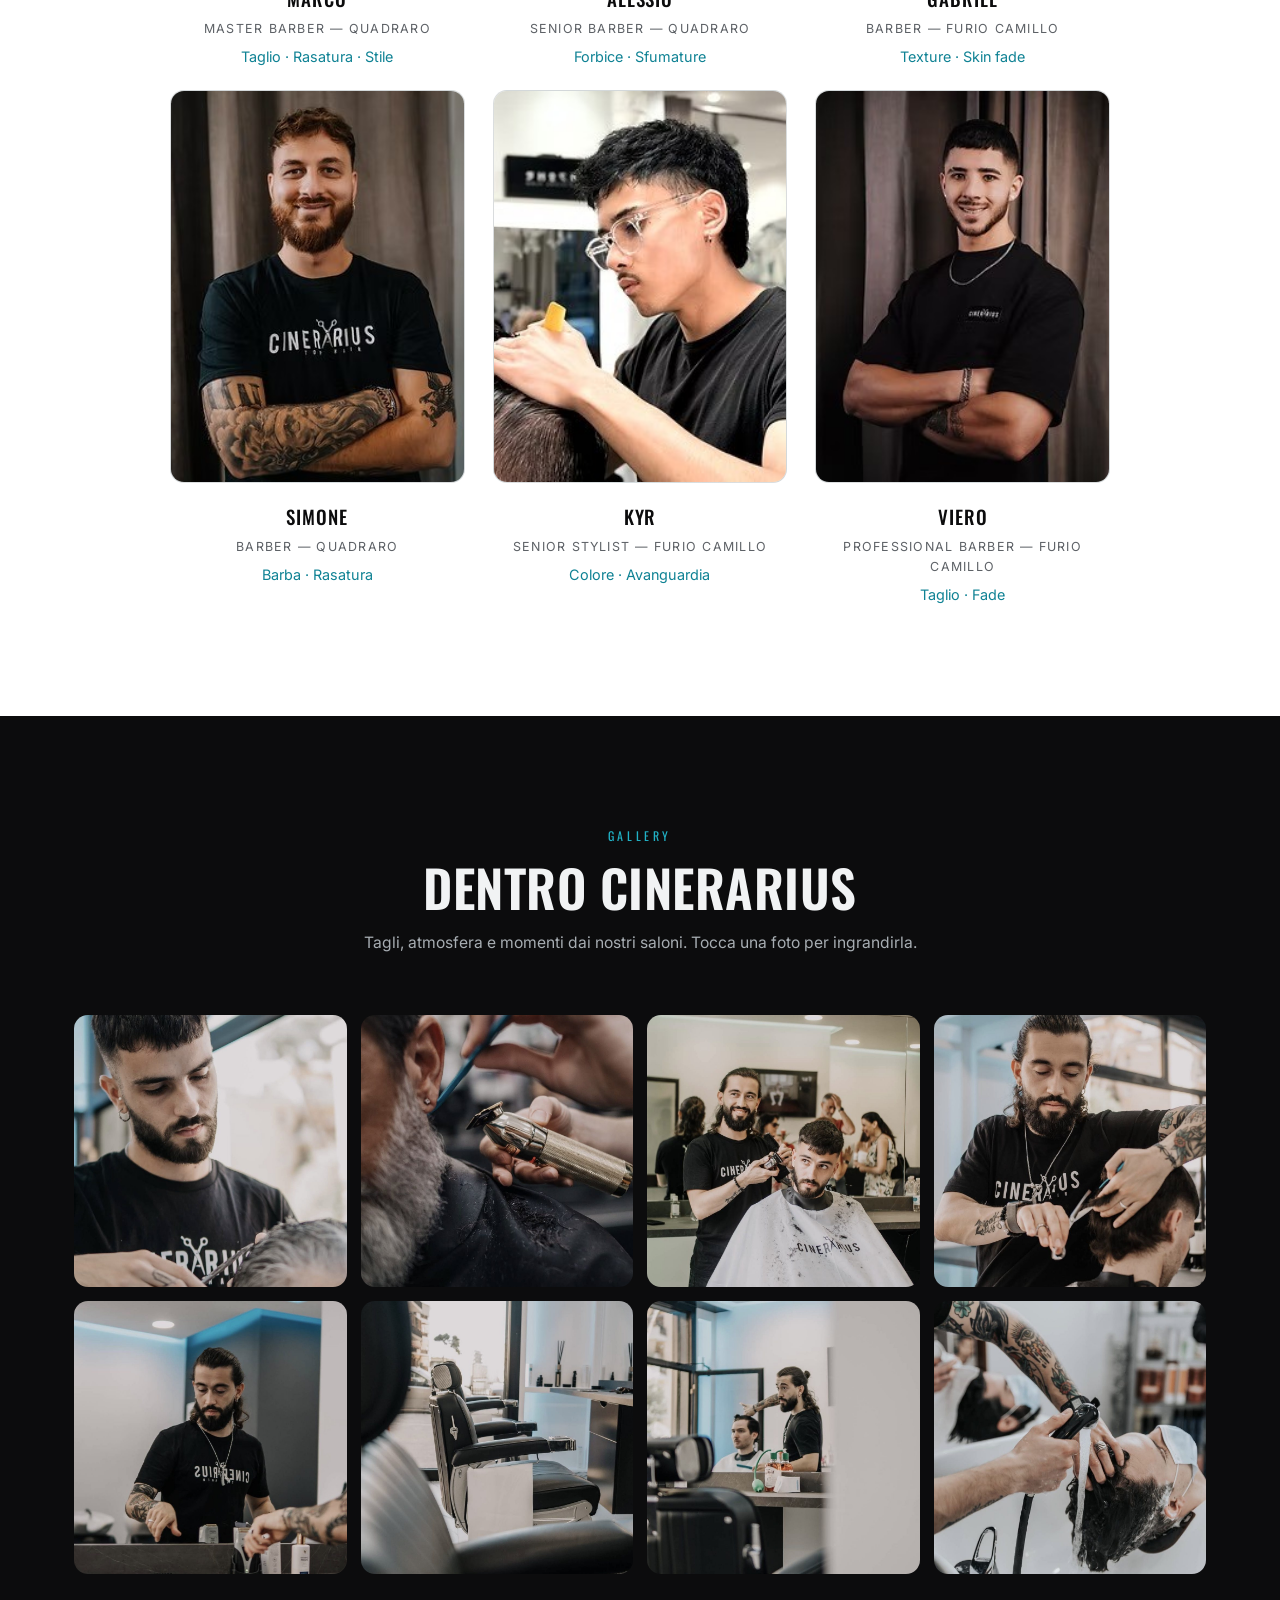
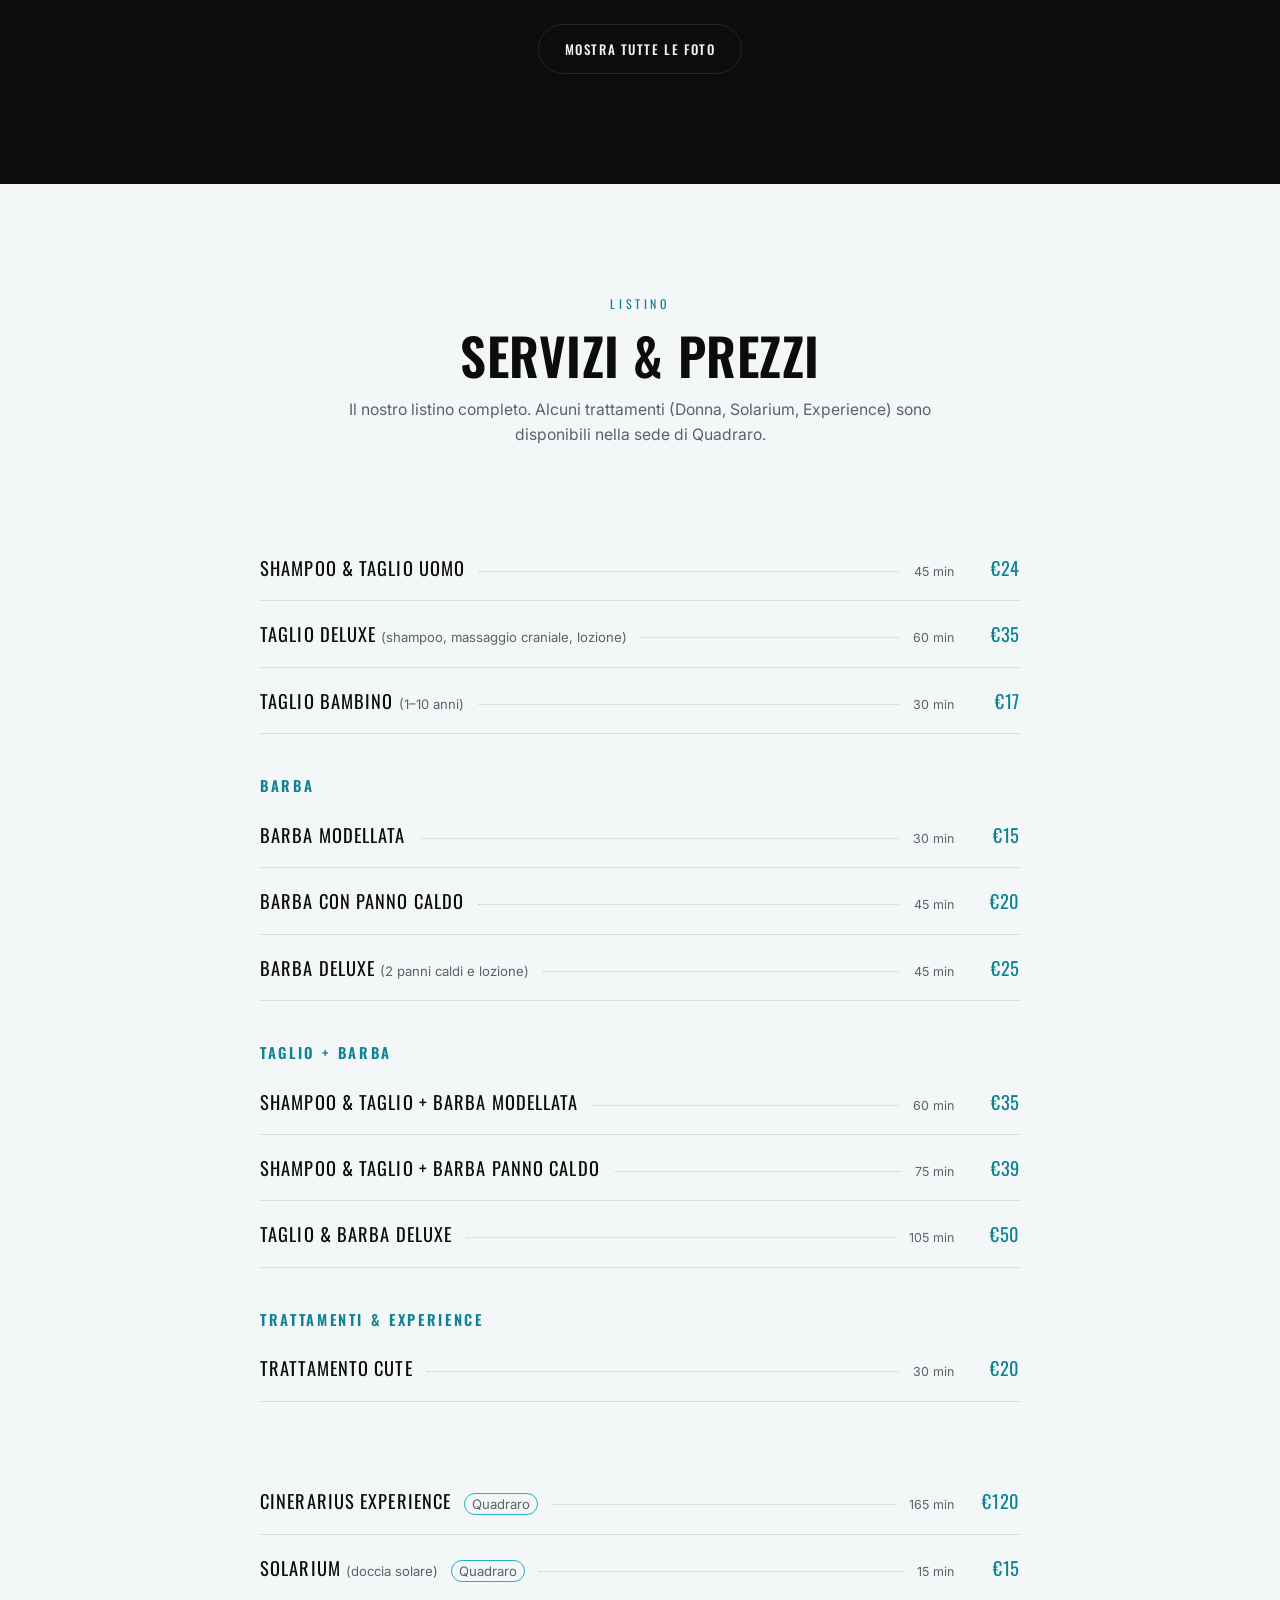
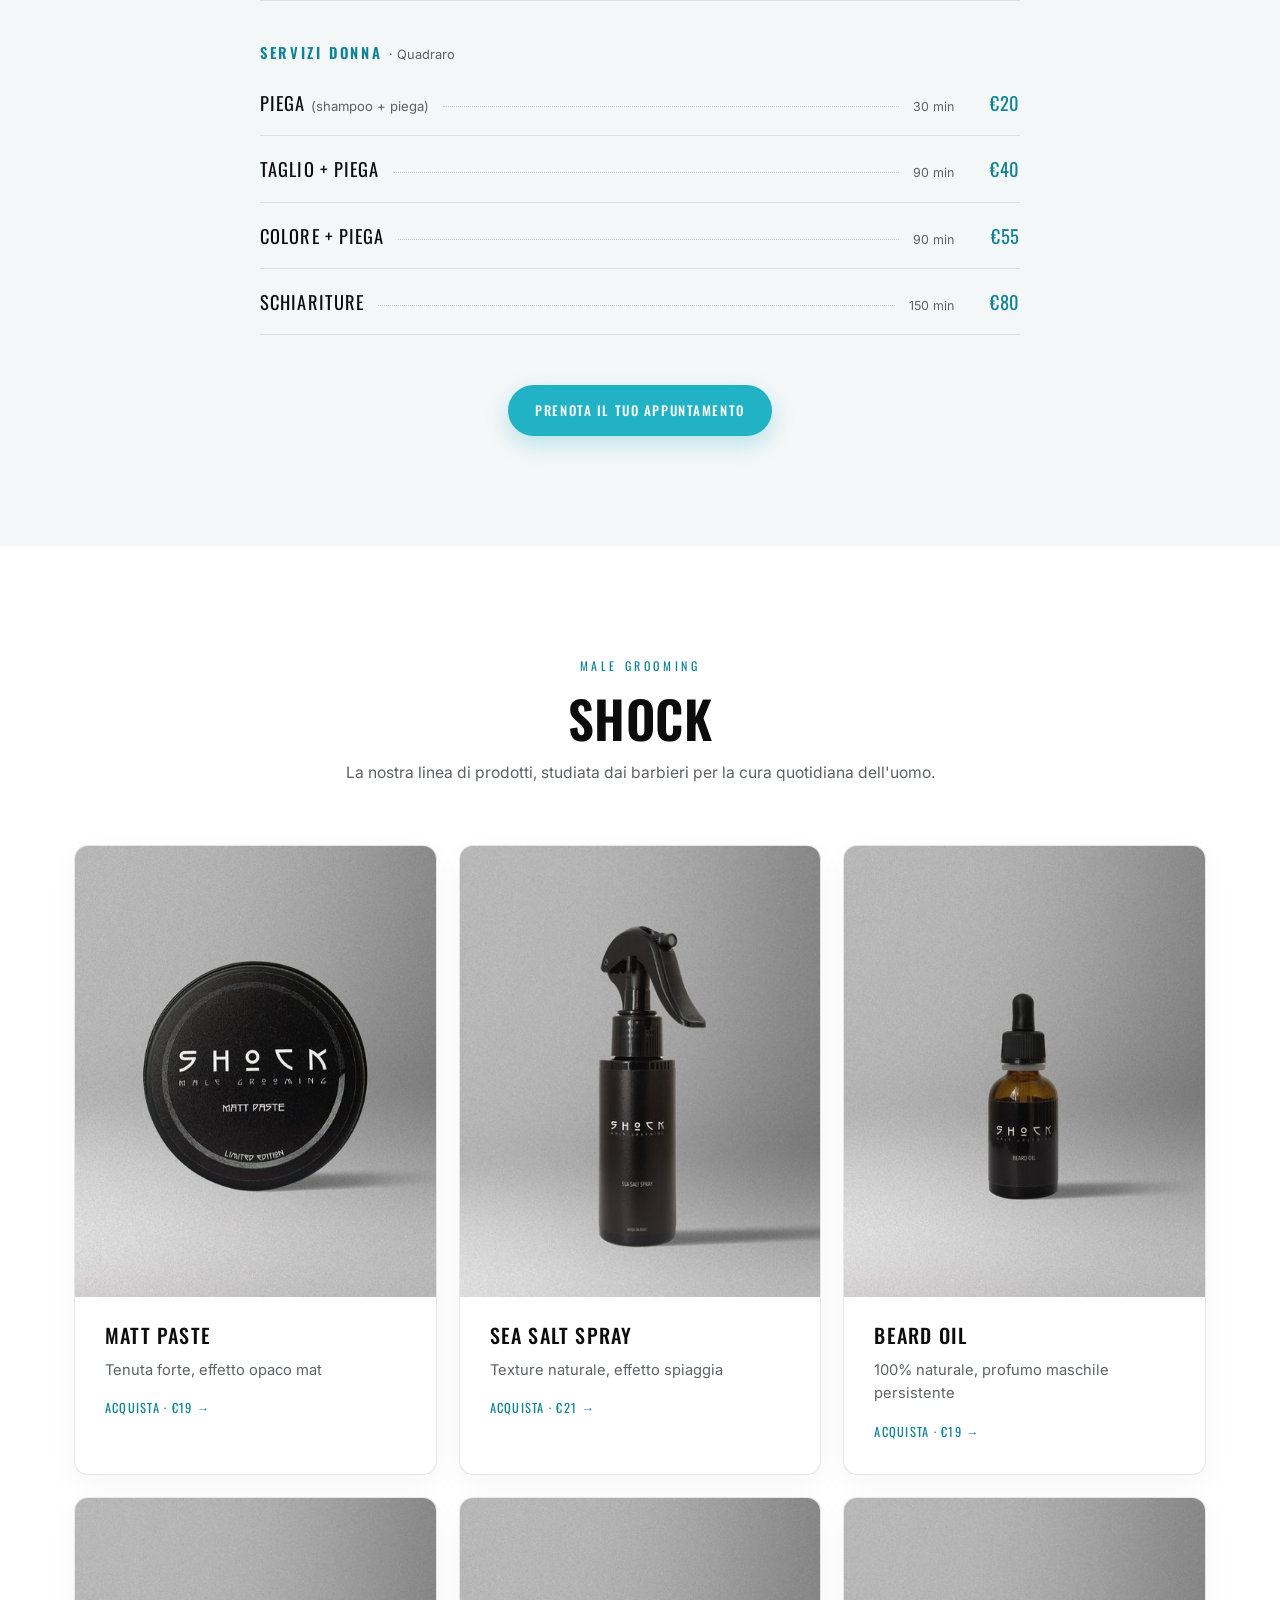
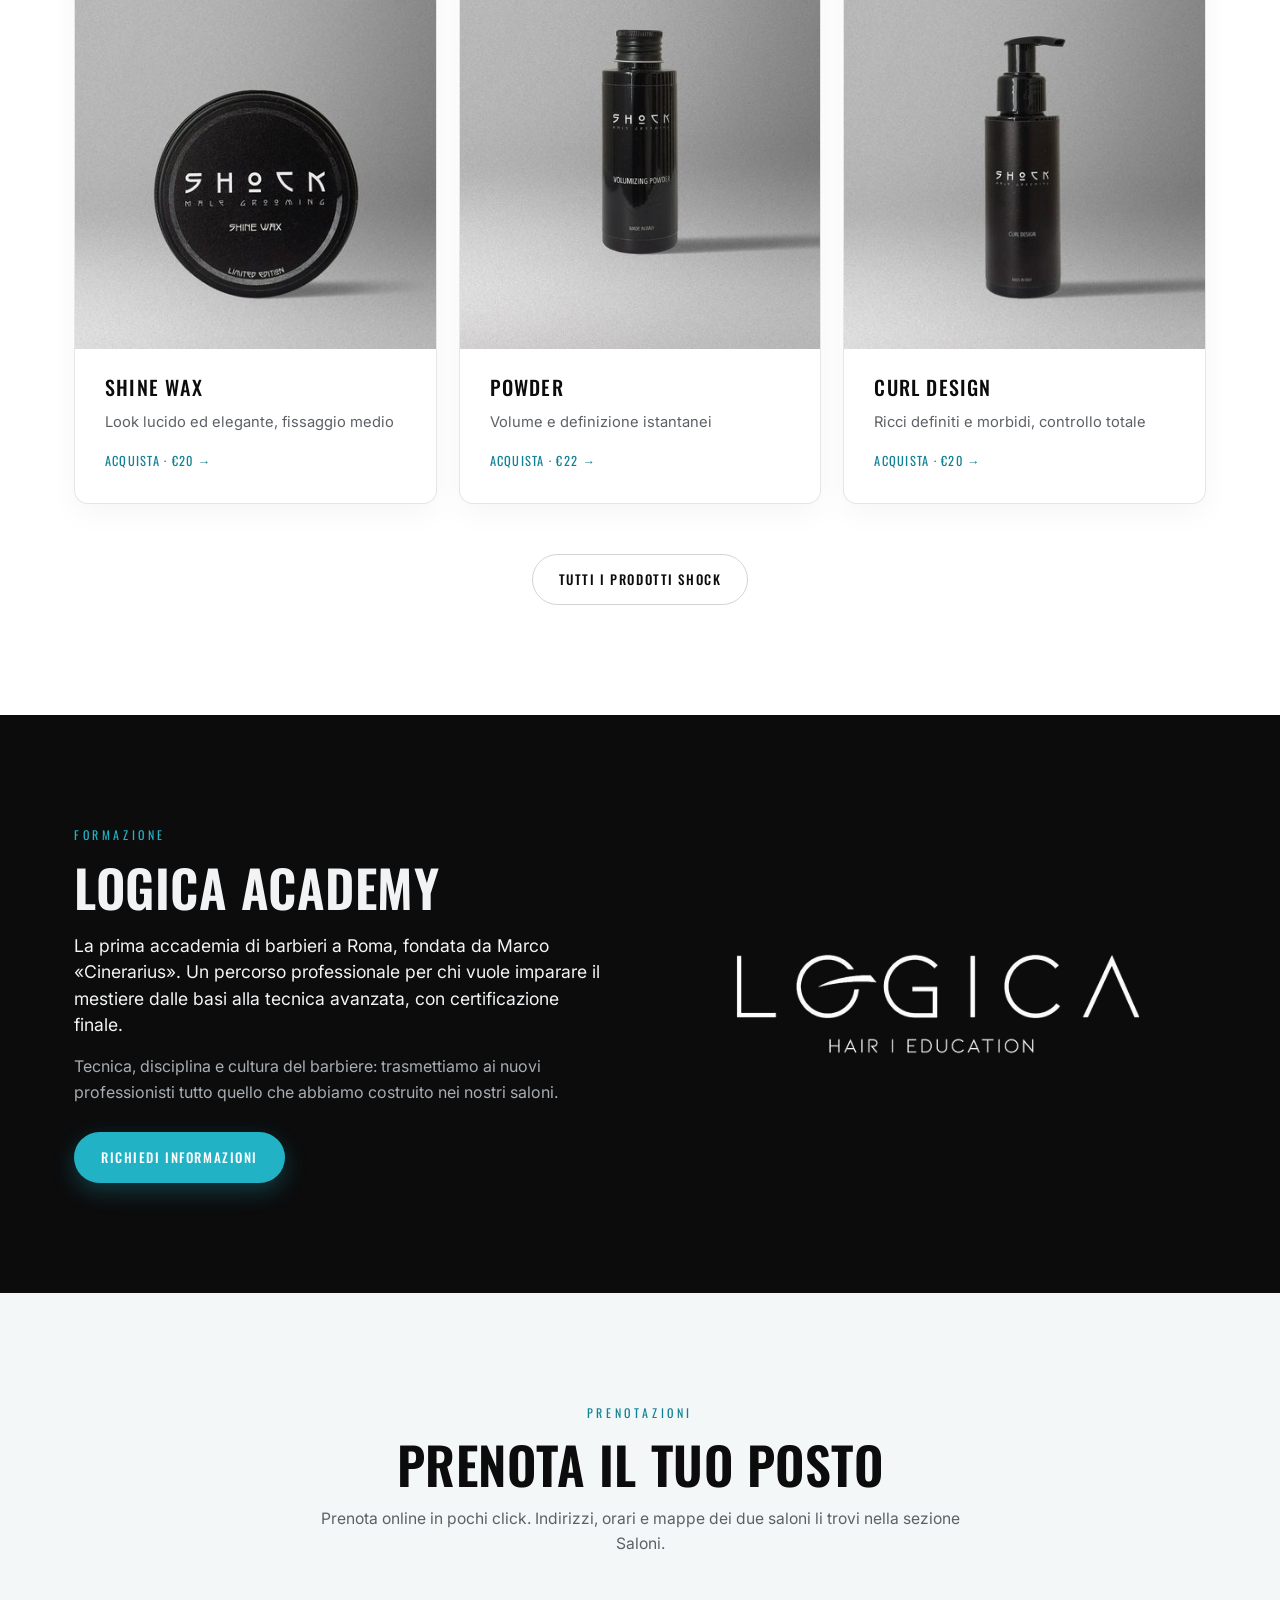
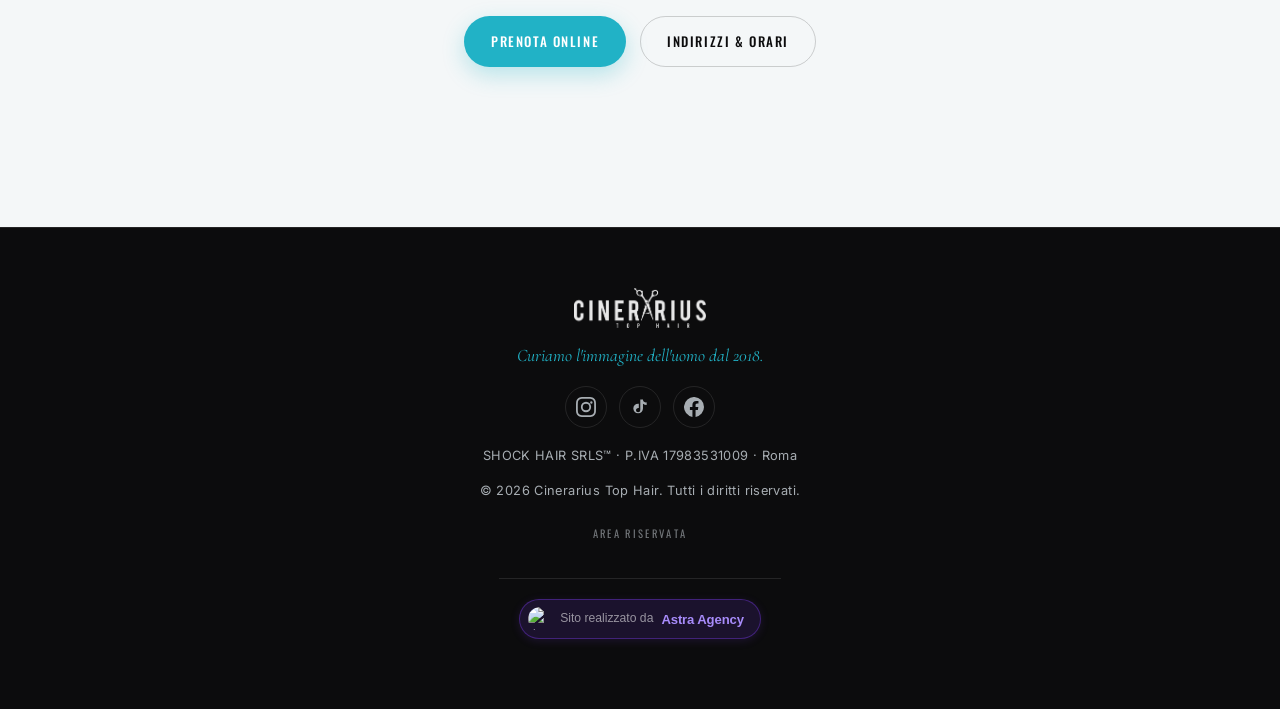
==== commit 432e7fa8: "SHOCK: foto prodotti aggiornate da shockmalegrooming.com, ottimizzate per web (25-44KB)" ====
--- a/index.html
+++ b/index.html
@@ -442,22 +442,22 @@
       </div>
       <div class="product-grid">
         <a class="product-card reveal" href="https://shockmalegrooming.com#prodotti" target="_blank" rel="noopener">
-          <img class="product-img" src="https://cdn.shopify.com/s/files/1/0554/8320/3759/files/36E4B50E-1323-42BB-B7E7-650786DFFE99.png" alt="SHOCK Matt Paste" loading="lazy" /><h3>Matt Paste</h3><p>Tenuta forte, effetto opaco mat</p><span class="product-cta">Acquista · €19 →</span>
+          <img class="product-img" src="assets/products/matt-paste.jpg?v=4" alt="SHOCK Matt Paste" loading="lazy" /><h3>Matt Paste</h3><p>Tenuta forte, effetto opaco mat</p><span class="product-cta">Acquista · €19 →</span>
         </a>
         <a class="product-card reveal" href="https://shockmalegrooming.com#prodotti" target="_blank" rel="noopener">
-          <img class="product-img" src="https://cdn.shopify.com/s/files/1/0554/8320/3759/files/DB841FAE-A607-434E-B2F9-B5CA7236E5D6.jpg" alt="SHOCK Sea Salt Spray" loading="lazy" /><h3>Sea Salt Spray</h3><p>Texture naturale, effetto spiaggia</p><span class="product-cta">Acquista · €21 →</span>
+          <img class="product-img" src="assets/products/sea-salt-spray.jpg?v=4" alt="SHOCK Sea Salt Spray" loading="lazy" /><h3>Sea Salt Spray</h3><p>Texture naturale, effetto spiaggia</p><span class="product-cta">Acquista · €21 →</span>
         </a>
         <a class="product-card reveal" href="https://shockmalegrooming.com#prodotti" target="_blank" rel="noopener">
-          <img class="product-img" src="https://cdn.shopify.com/s/files/1/0554/8320/3759/files/02300A3C-06FE-47B8-99C6-E02B93B49F1E.png" alt="SHOCK Beard Oil" loading="lazy" /><h3>Beard Oil</h3><p>100% naturale, profumo maschile persistente</p><span class="product-cta">Acquista · €19 →</span>
+          <img class="product-img" src="assets/products/beard-oil.jpg?v=4" alt="SHOCK Beard Oil" loading="lazy" /><h3>Beard Oil</h3><p>100% naturale, profumo maschile persistente</p><span class="product-cta">Acquista · €19 →</span>
         </a>
         <a class="product-card reveal" href="https://shockmalegrooming.com#prodotti" target="_blank" rel="noopener">
-          <img class="product-img" src="https://cdn.shopify.com/s/files/1/0554/8320/3759/files/BB31D282-BD04-42CB-8FEE-6BDDC6A46612.jpg" alt="SHOCK Shine Wax" loading="lazy" /><h3>Shine Wax</h3><p>Look lucido ed elegante, fissaggio medio</p><span class="product-cta">Acquista · €20 →</span>
+          <img class="product-img" src="assets/products/shine-wax.jpg?v=4" alt="SHOCK Shine Wax" loading="lazy" /><h3>Shine Wax</h3><p>Look lucido ed elegante, fissaggio medio</p><span class="product-cta">Acquista · €20 →</span>
         </a>
         <a class="product-card reveal" href="https://shockmalegrooming.com#prodotti" target="_blank" rel="noopener">
-          <img class="product-img" src="https://cdn.shopify.com/s/files/1/0554/8320/3759/files/787DD52F-4B11-4EF7-8770-8B924AC7483D.png" alt="SHOCK Powder" loading="lazy" /><h3>Powder</h3><p>Volume e definizione istantanei</p><span class="product-cta">Acquista · €22 →</span>
+          <img class="product-img" src="assets/products/powder.jpg?v=4" alt="SHOCK Powder" loading="lazy" /><h3>Powder</h3><p>Volume e definizione istantanei</p><span class="product-cta">Acquista · €22 →</span>
         </a>
         <a class="product-card reveal" href="https://shockmalegrooming.com#prodotti" target="_blank" rel="noopener">
-          <img class="product-img" src="https://cdn.shopify.com/s/files/1/0554/8320/3759/files/A178A866-A5E0-4FA0-B706-DB7ED9E49E9E.jpg" alt="SHOCK Curl Design" loading="lazy" /><h3>Curl Design</h3><p>Ricci definiti e morbidi, controllo totale</p><span class="product-cta">Acquista · €20 →</span>
+          <img class="product-img" src="assets/products/curl-design.jpg?v=4" alt="SHOCK Curl Design" loading="lazy" /><h3>Curl Design</h3><p>Ricci definiti e morbidi, controllo totale</p><span class="product-cta">Acquista · €20 →</span>
         </a>
       </div>
       <div class="center reveal"><a href="https://shockmalegrooming.com" target="_blank" rel="noopener" class="btn btn-ghost">Tutti i prodotti SHOCK</a></div>
